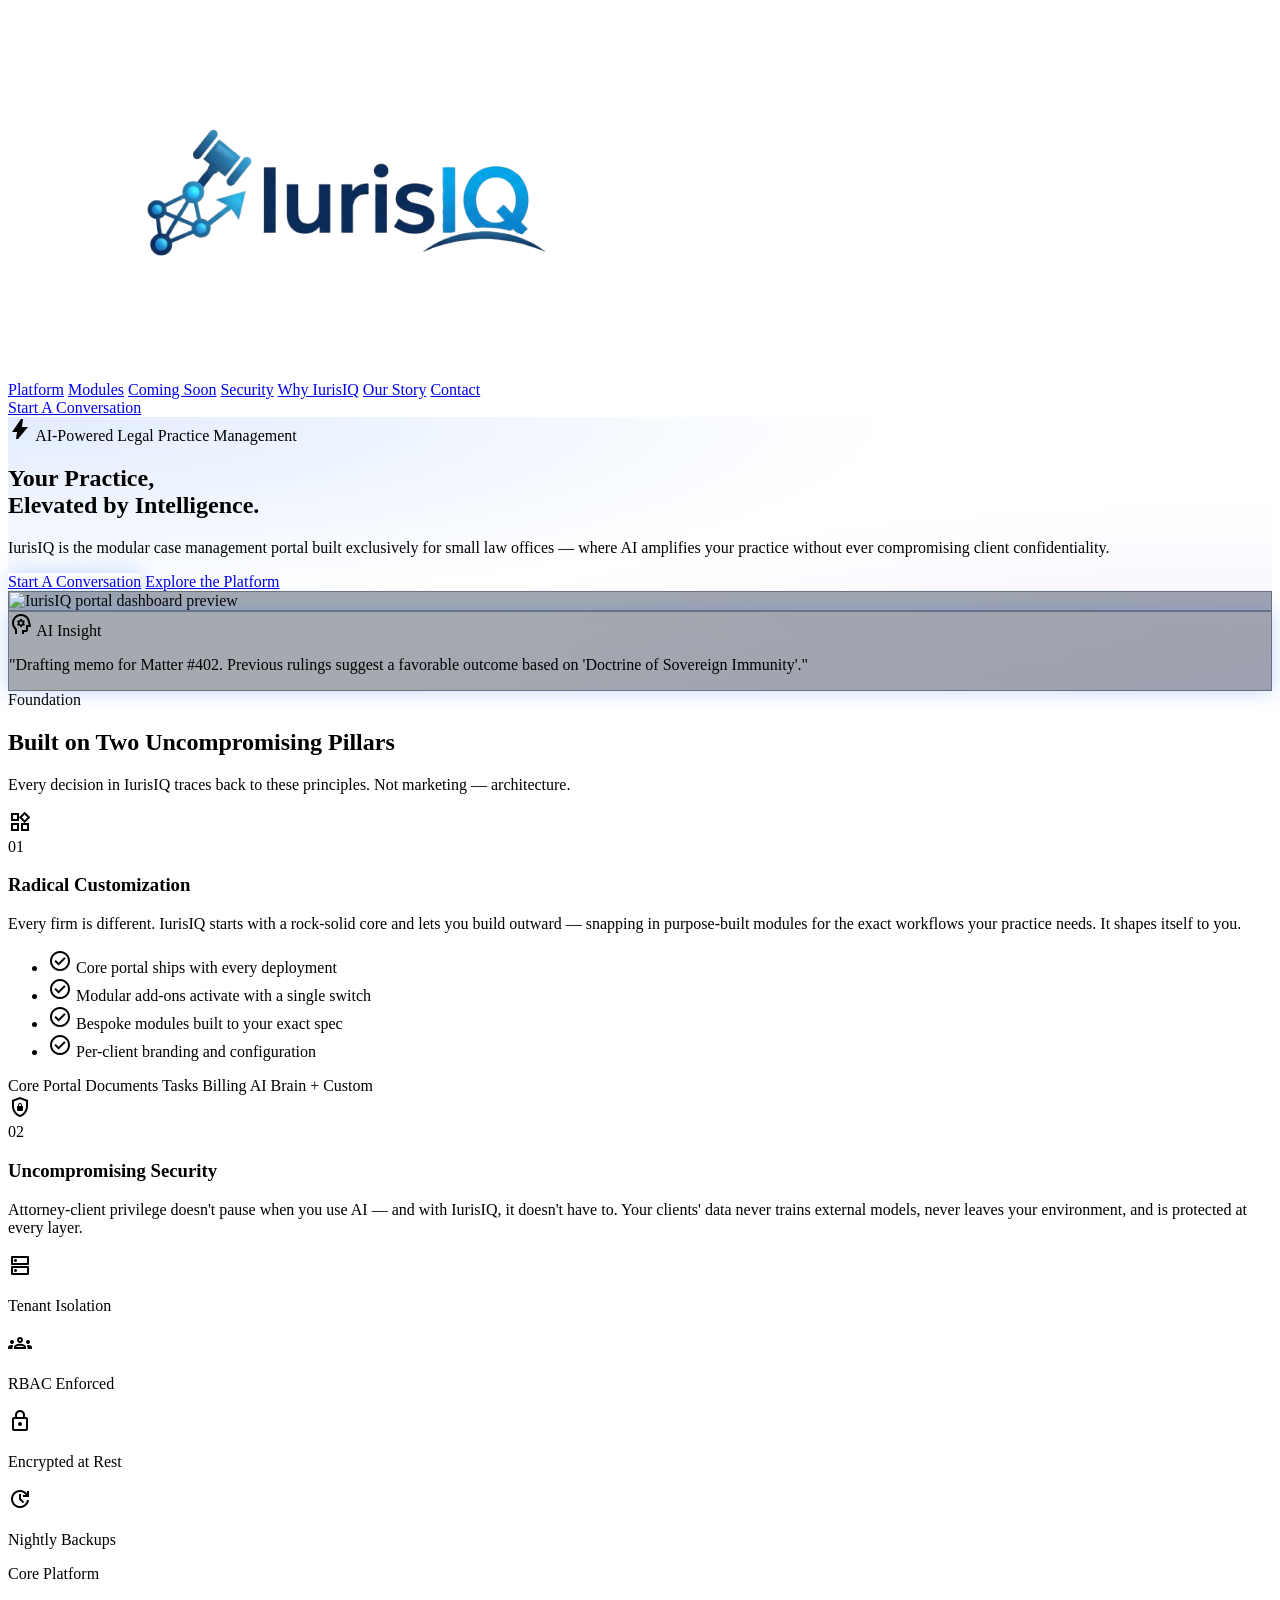
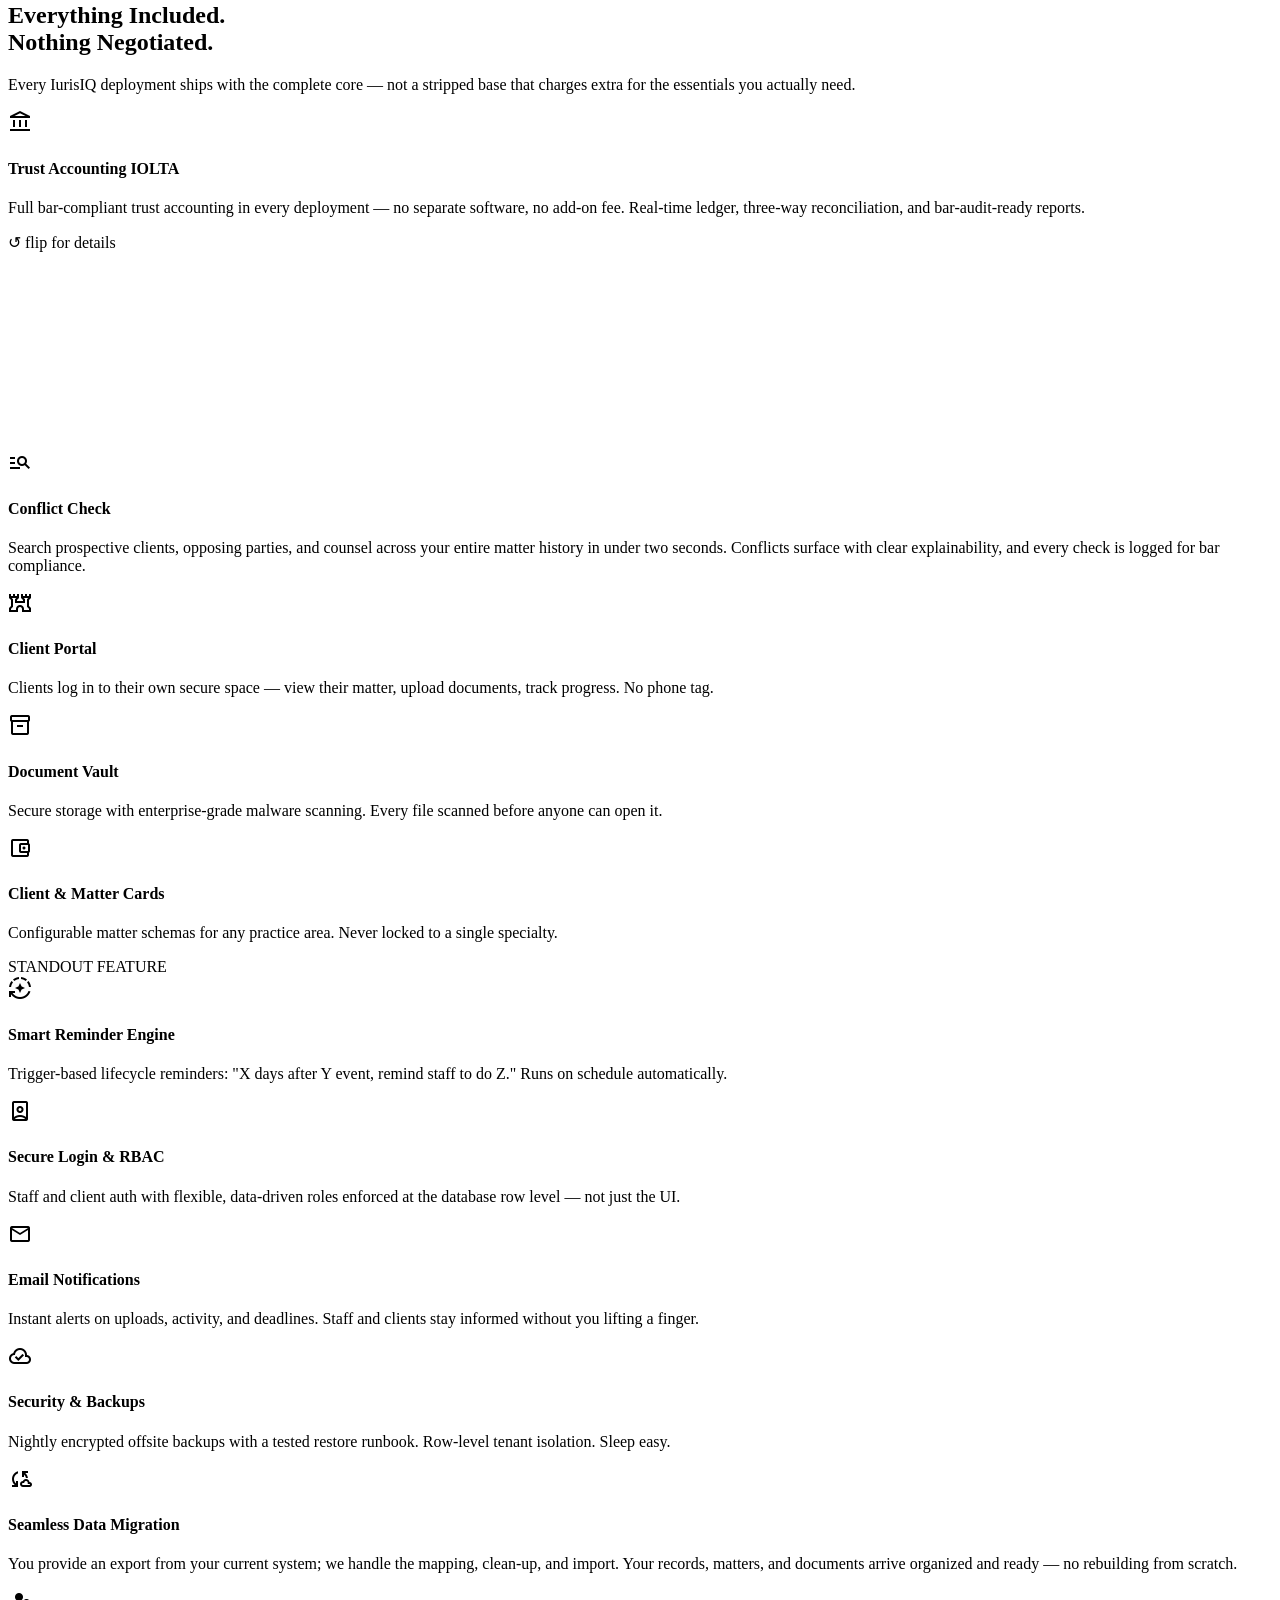
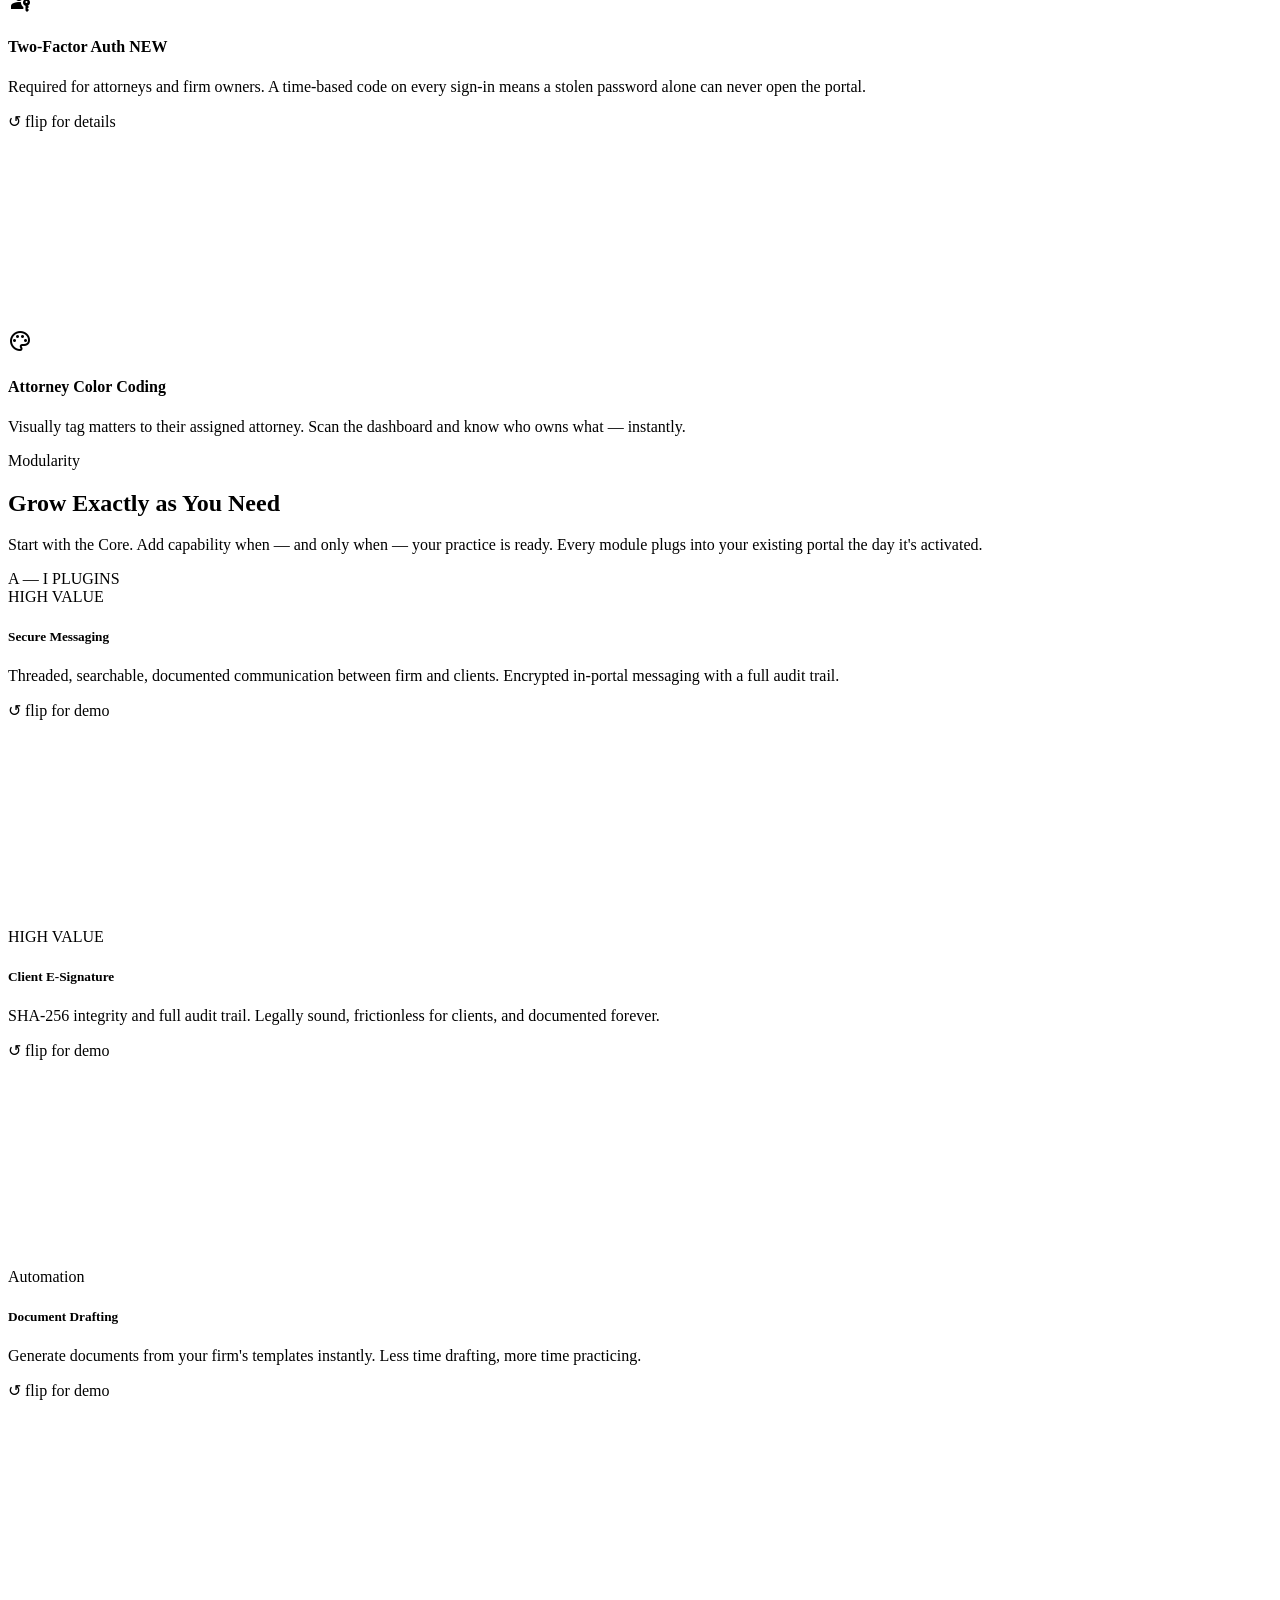
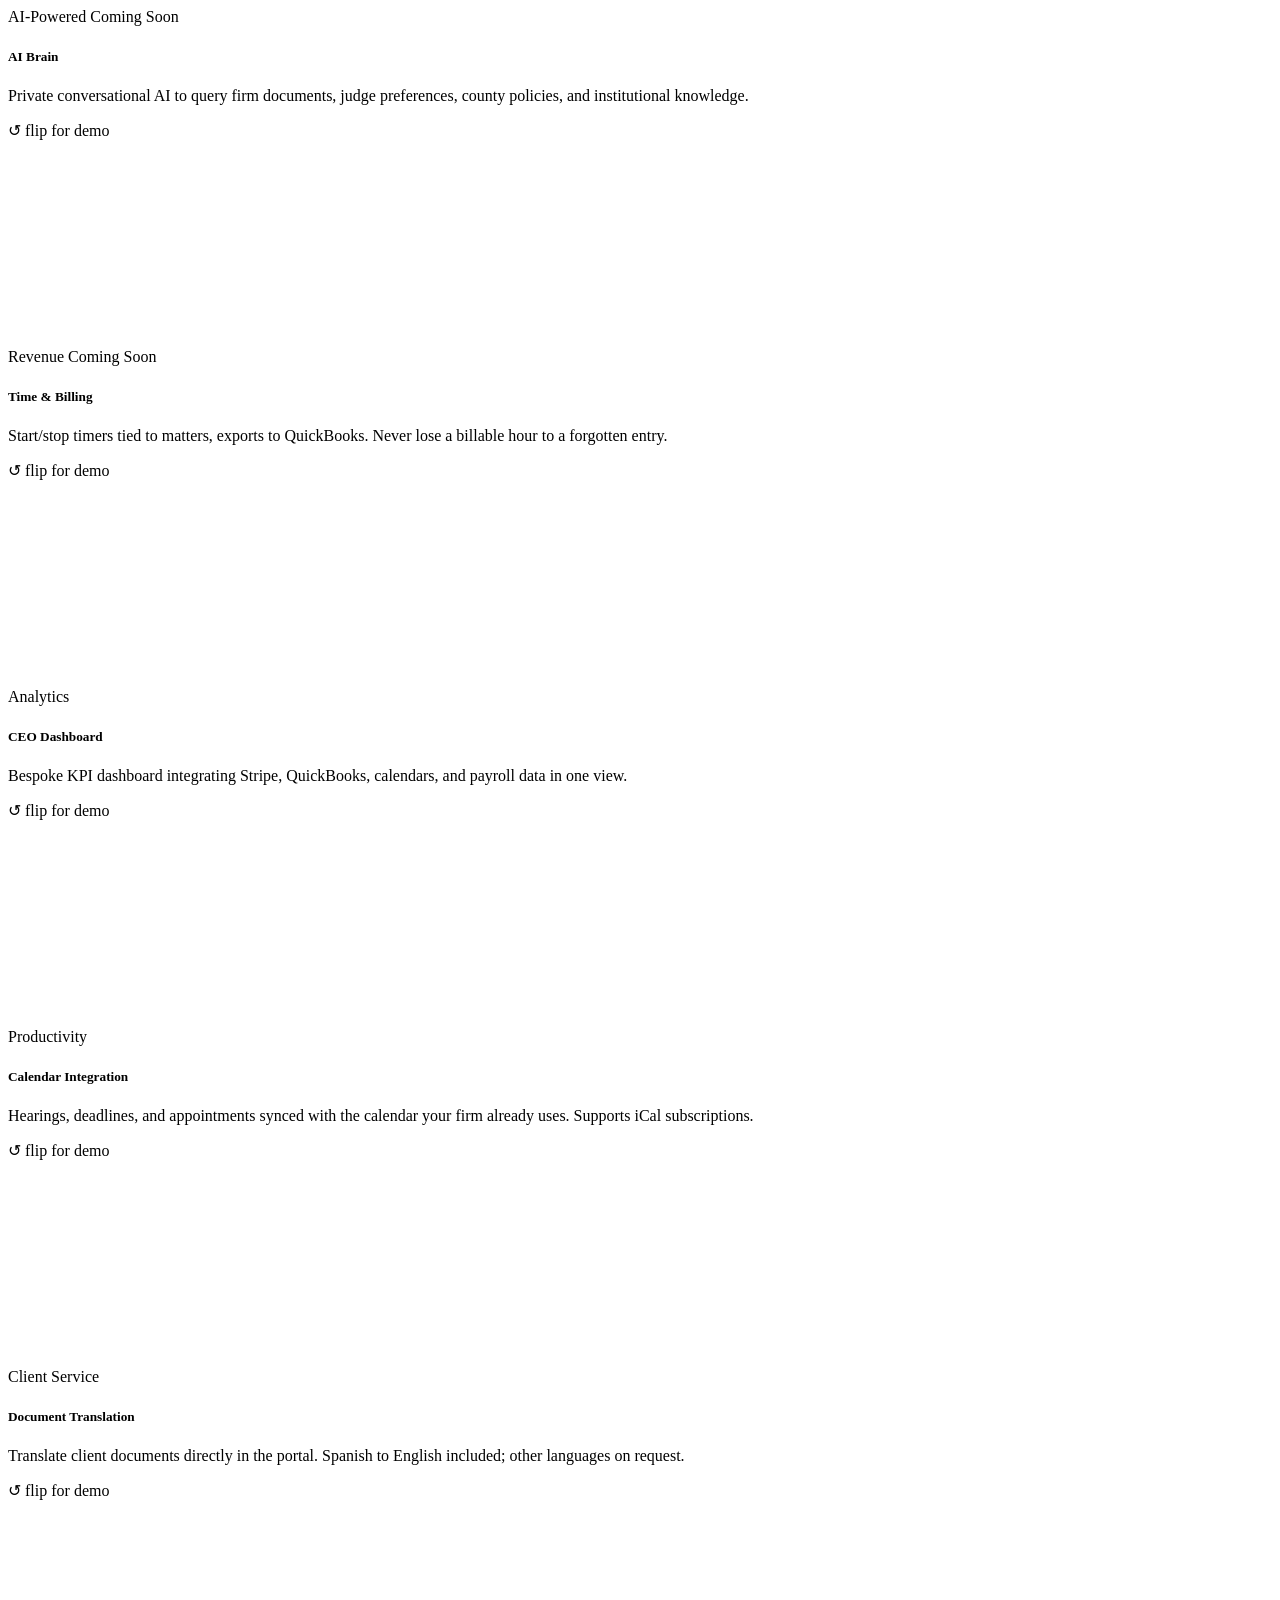
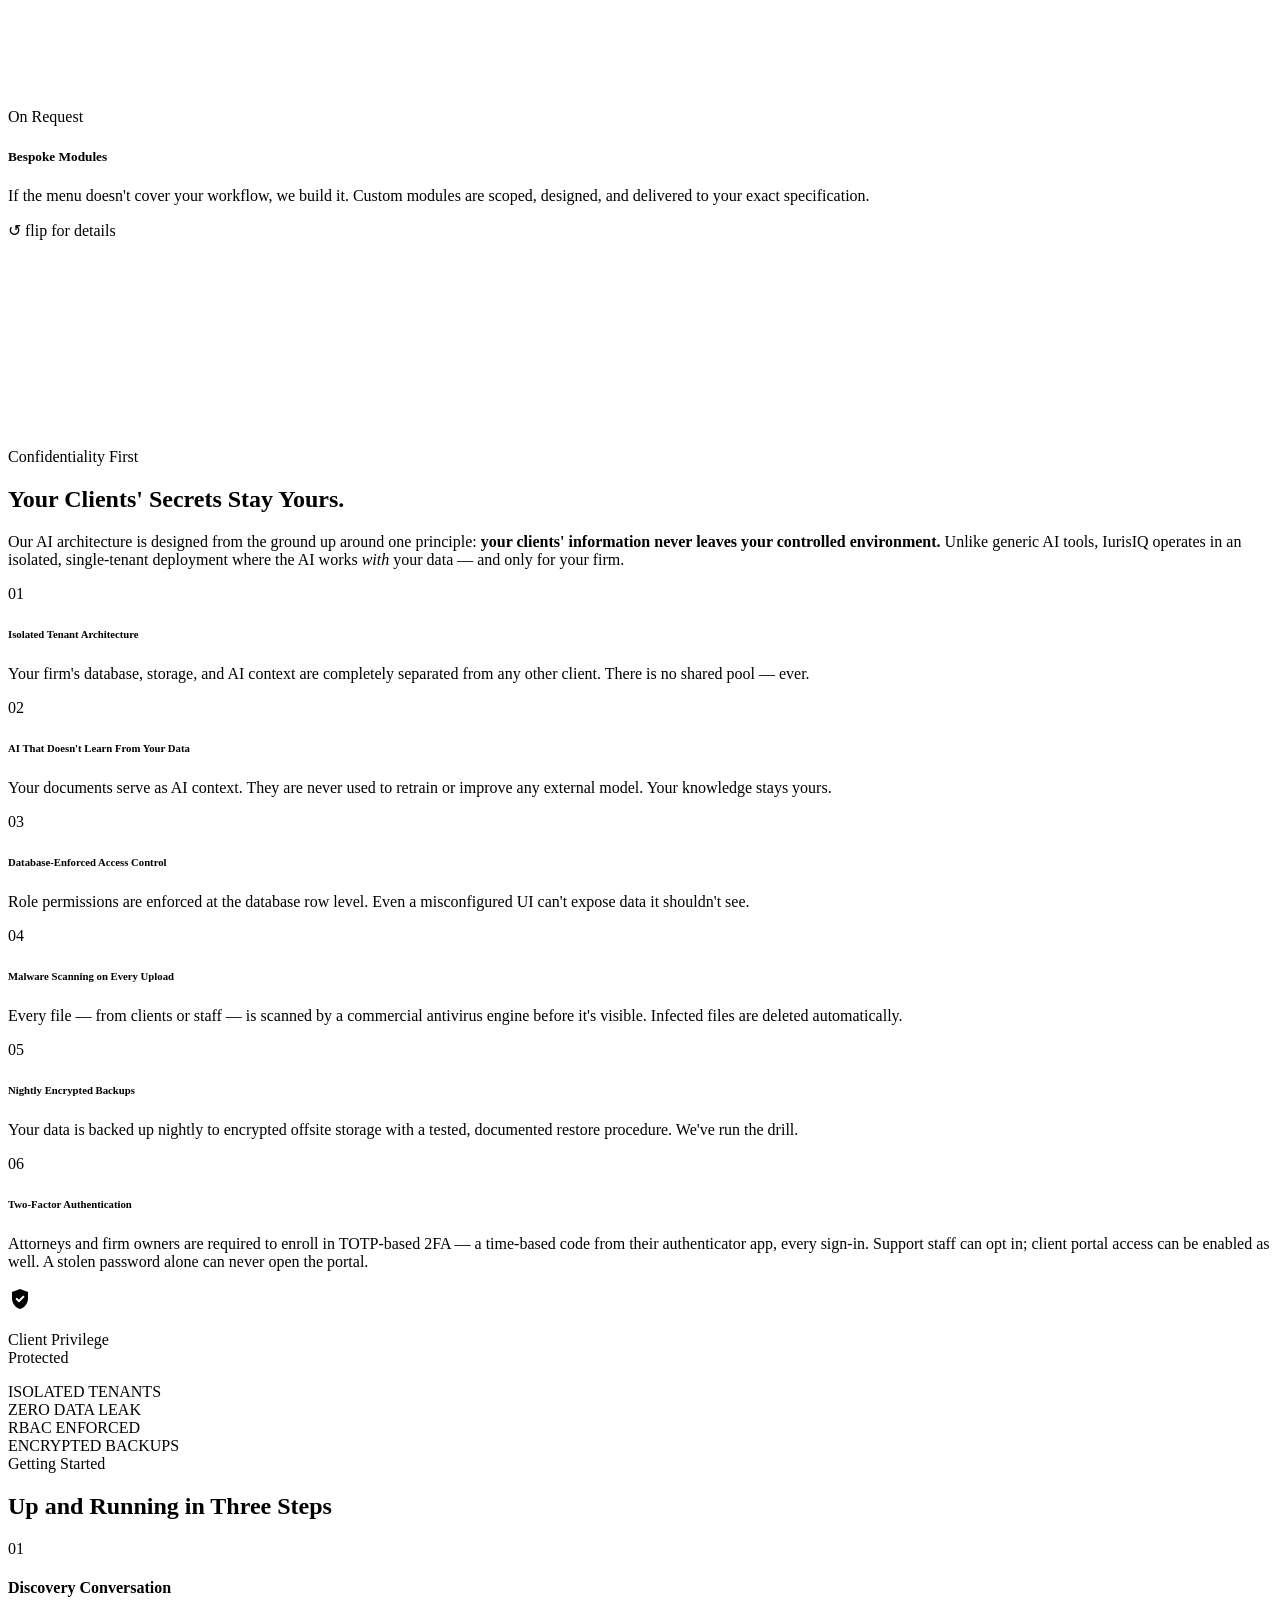
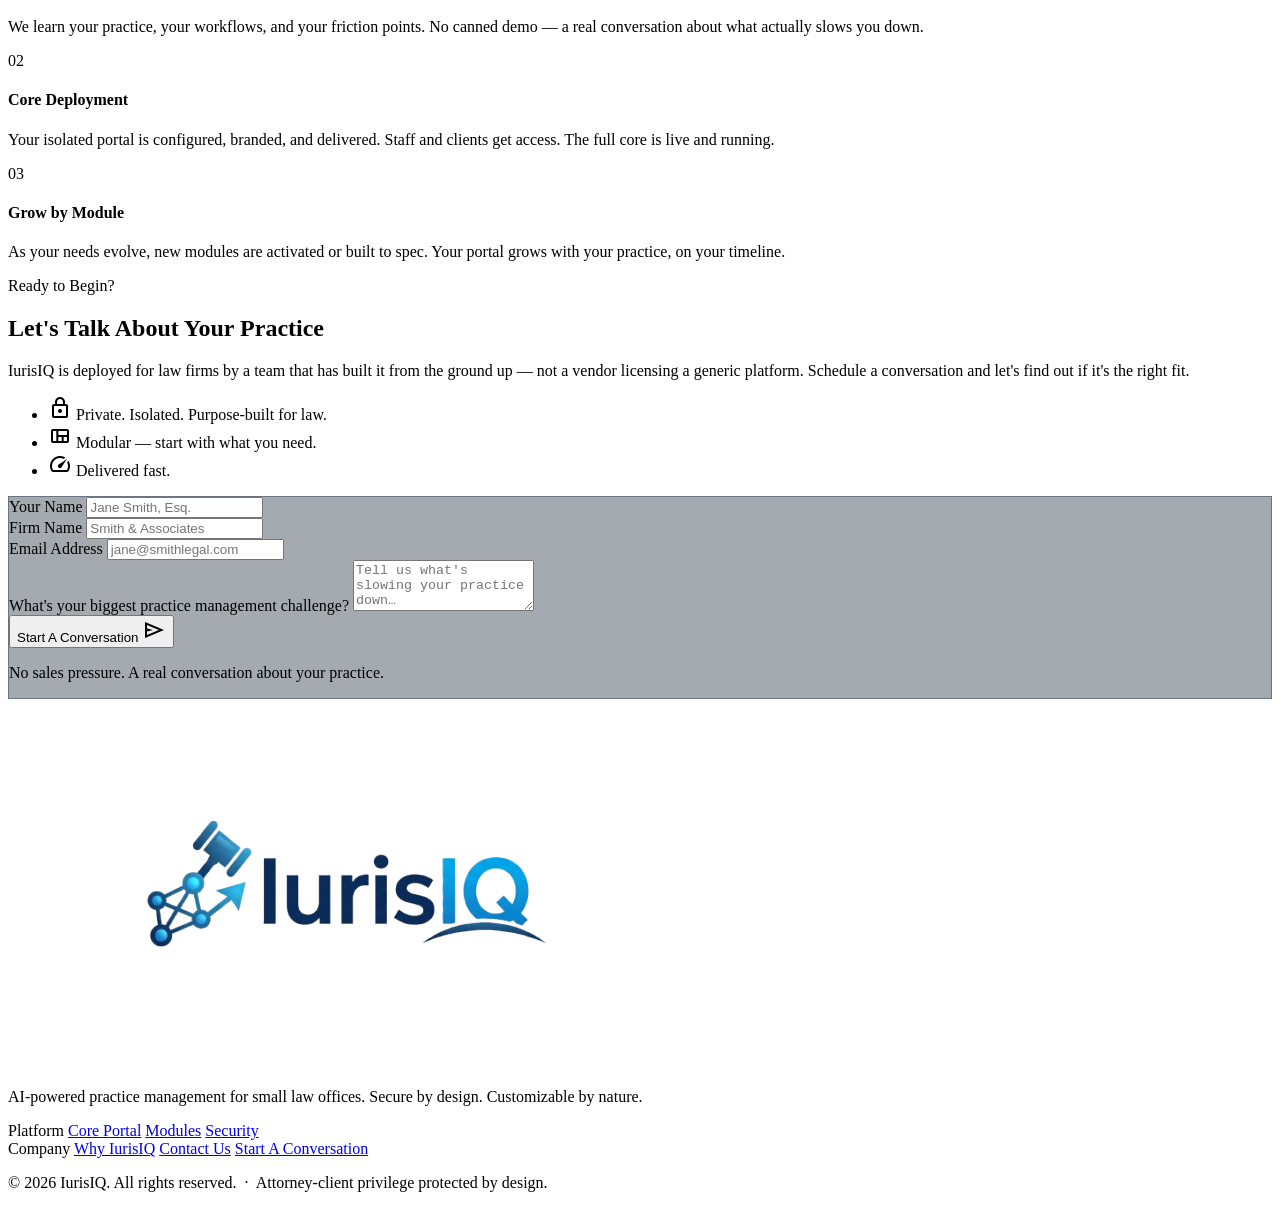
==== index.html @ 4eab0a1a "Reorder nav links: Security moves to position 4, before Why IurisIQ and Our Story Co-Authored-By: Cl" ====
<!DOCTYPE html>
<html class="dark" lang="en">
<head>
  <meta charset="utf-8"/>
  <meta content="width=device-width, initial-scale=1.0" name="viewport"/>
  <title>IurisIQ — AI-Powered Legal Practice Management</title>
  <meta name="description" content="IurisIQ is the modular, AI-powered case management portal built exclusively for small law offices. Secure by design. Customizable by nature.">
  <link href="https://fonts.googleapis.com" rel="preconnect"/>
  <link crossorigin="" href="https://fonts.gstatic.com" rel="preconnect"/>
  <link href="https://fonts.googleapis.com/css2?family=Inter:wght@400;500;600&family=Montserrat:wght@600;700;800&family=IBM+Plex+Mono:wght@700&display=swap" rel="stylesheet"/>
  <link href="https://fonts.googleapis.com/css2?family=Material+Symbols+Outlined:wght,FILL@100..700,0..1&display=swap" rel="stylesheet"/>
  <script src="https://cdn.tailwindcss.com?plugins=forms,container-queries"></script>
  <script id="tailwind-config">
    tailwind.config = {
      darkMode: "class",
      theme: {
        extend: {
          colors: {
            "on-primary-fixed": "#00174b",
            "surface-container-high": "#282a32",
            "slate-900": "#0F172A",
            "on-surface-variant": "#c3c6d7",
            "on-background": "#e1e2ed",
            "error-container": "#93000a",
            "inverse-primary": "#0053db",
            "on-surface": "#e1e2ed",
            "on-tertiary-container": "#4e3d00",
            "slate-800": "#1E293B",
            "tertiary": "#e9c349",
            "on-error": "#690005",
            "surface-container-lowest": "#0c0e16",
            "electric-blue": "#3B82F6",
            "error": "#ffb4ab",
            "surface-container": "#1d1f27",
            "outline": "#8d90a0",
            "inverse-on-surface": "#2e3039",
            "tertiary-fixed": "#ffe088",
            "primary-container": "#2563eb",
            "surface-bright": "#373942",
            "ai-purple": "#8B5CF6",
            "secondary-container": "#414753",
            "surface": "#11131b",
            "surface-dim": "#11131b",
            "on-primary-fixed-variant": "#003ea8",
            "slate-400": "#94A3B8",
            "error-red": "#EF4444",
            "surface-tint": "#b4c5ff",
            "secondary": "#c1c6d5",
            "on-secondary": "#2b313c",
            "outline-variant": "#434655",
            "primary-fixed-dim": "#b4c5ff",
            "on-tertiary": "#3c2f00",
            "secondary-fixed": "#dde2f1",
            "on-tertiary-fixed": "#241a00",
            "on-primary-container": "#eeefff",
            "tertiary-fixed-dim": "#e9c349",
            "on-primary": "#002a78",
            "surface-container-highest": "#32343d",
            "surface-container-low": "#191b23",
            "secondary-fixed-dim": "#c1c6d5",
            "on-tertiary-fixed-variant": "#574500",
            "tertiary-container": "#cca72f",
            "background": "#11131b",
            "on-error-container": "#ffdad6",
            "surface-variant": "#32343d",
            "primary-fixed": "#dbe1ff",
            "inverse-surface": "#e1e2ed",
            "primary": "#b4c5ff",
            "success-green": "#10B981",
            "on-secondary-fixed": "#161c26",
            "on-secondary-container": "#b0b5c3",
            "on-secondary-fixed-variant": "#414753",
            "gold": "#C4933F",
            "gold-light": "#E5AF5A"
          },
          borderRadius: {
            DEFAULT: "0.25rem",
            lg: "0.5rem",
            xl: "0.75rem",
            full: "9999px"
          },
          spacing: {
            gutter: "24px",
            "card-padding": "24px",
            "container-max": "1440px",
            base: "8px",
            "margin-page": "40px"
          },
          fontFamily: {
            "body-md": ["Inter"],
            "display-lg": ["Montserrat"],
            "headline-lg": ["Montserrat"],
            "title-md": ["Montserrat"],
            "body-sm": ["Inter"],
            "label-caps": ["IBM Plex Mono"],
            "body-lg": ["Inter"],
            "headline-lg-mobile": ["Montserrat"]
          },
          fontSize: {
            "body-md":  ["16px", { lineHeight: "24px", fontWeight: "400" }],
            "display-lg": ["48px", { lineHeight: "56px", letterSpacing: "-0.02em", fontWeight: "700" }],
            "headline-lg": ["32px", { lineHeight: "40px", fontWeight: "600" }],
            "title-md": ["20px", { lineHeight: "28px", fontWeight: "600" }],
            "body-sm":  ["14px", { lineHeight: "20px", fontWeight: "400" }],
            "label-caps": ["12px", { lineHeight: "16px", letterSpacing: "0.1em", fontWeight: "700" }],
            "body-lg":  ["18px", { lineHeight: "28px", fontWeight: "400" }],
            "headline-lg-mobile": ["24px", { lineHeight: "32px", fontWeight: "600" }]
          }
        }
      }
    }
  </script>
  <style>
    .glass-panel {
      background: rgba(30, 41, 59, 0.4);
      backdrop-filter: blur(20px);
      border: 1px solid rgba(51, 65, 85, 0.5);
    }
    .ai-pulse {
      box-shadow: 0 0 20px rgba(59, 130, 246, 0.3);
      animation: pulse 3s infinite ease-in-out;
    }
    @keyframes pulse {
      0%, 100% { opacity: 0.8; transform: scale(1); }
      50%       { opacity: 1;   transform: scale(1.02); }
    }
    .attorney-strip {
      width: 4px;
      height: 100%;
      position: absolute;
      left: 0; top: 0;
      border-radius: 4px 0 0 4px;
    }
    .mesh-bg {
      background-image:
        radial-gradient(at 0% 0%,   rgba(59, 130, 246, 0.15) 0, transparent 50%),
        radial-gradient(at 100% 100%, rgba(139, 92, 246, 0.10) 0, transparent 50%);
    }
    /* ── Module flip cards ── */
    .flip-tile {
      perspective: 1200px;
      cursor: pointer;
      min-height: 340px;
    }
    .flip-tile-inner {
      position: relative;
      width: 100%;
      height: 100%;
      min-height: 340px;
      transform-style: preserve-3d;
      transition: transform 0.75s cubic-bezier(0.4, 0.2, 0.2, 1);
    }
    .flip-tile.flipped .flip-tile-inner {
      transform: rotateY(180deg);
    }
    .flip-face {
      position: absolute;
      inset: 0;
      backface-visibility: hidden;
      -webkit-backface-visibility: hidden;
      overflow: hidden;
    }
    .flip-back {
      transform: rotateY(180deg);
    }
  </style>
</head>
<body class="bg-background text-on-surface font-body-md selection:bg-electric-blue selection:text-white overflow-x-hidden">

<!-- ===== NAV ===== -->
<nav id="nav" class="fixed top-0 w-full z-50 bg-surface/80 backdrop-blur-xl border-b border-outline-variant/30 shadow-sm transition-all duration-300">
  <div class="flex justify-between items-center px-gutter py-4 max-w-container-max mx-auto">
    <a href="#" class="flex items-center gap-3">
      <img src="IurisIQ-Logo-transparent.png" alt="IurisIQ" class="h-20 w-auto brightness-0 invert">
    </a>
    <div class="hidden md:flex items-center space-x-8">
      <a href="#platform"        class="text-on-surface-variant font-label-caps text-[14px] tracking-[0.1em] font-bold hover:text-electric-blue transition-colors duration-200">Platform</a>
      <a href="#modules"         class="text-on-surface-variant font-label-caps text-[14px] tracking-[0.1em] font-bold hover:text-electric-blue transition-colors duration-200">Modules</a>
      <a href="coming-soon.html" class="text-on-surface-variant font-label-caps text-[14px] tracking-[0.1em] font-bold hover:text-gold-light transition-colors duration-200">Coming Soon</a>
      <a href="#security"        class="text-on-surface-variant font-label-caps text-[14px] tracking-[0.1em] font-bold hover:text-electric-blue transition-colors duration-200">Security</a>
      <a href="why-iurisiq.html" class="text-on-surface-variant font-label-caps text-[14px] tracking-[0.1em] font-bold hover:text-electric-blue transition-colors duration-200">Why IurisIQ</a>
      <a href="founder.html"     class="text-on-surface-variant font-label-caps text-[14px] tracking-[0.1em] font-bold hover:text-electric-blue transition-colors duration-200">Our Story</a>
      <a href="#contact"         class="text-on-surface-variant font-label-caps text-[14px] tracking-[0.1em] font-bold hover:text-electric-blue transition-colors duration-200">Contact</a>
    </div>
    <a href="#contact" class="bg-primary-container text-on-primary-container px-6 py-2 rounded-lg font-headline-lg text-body-sm font-bold hover:bg-electric-blue transition-colors active:scale-95">
      Start A Conversation
    </a>
  </div>
</nav>

<!-- ===== HERO ===== -->
<section id="hero" class="relative min-h-screen flex items-center pt-24 overflow-hidden mesh-bg">
  <div class="relative z-10 max-w-container-max mx-auto px-margin-page w-full text-center lg:text-left grid lg:grid-cols-2 gap-12 items-center">

    <div>
      <div class="inline-flex items-center gap-2 px-3 py-1 bg-surface-container rounded-full border border-outline-variant mb-6">
        <span class="material-symbols-outlined text-electric-blue text-sm" style="font-variation-settings:'FILL' 1;">bolt</span>
        <span class="font-label-caps text-label-caps text-electric-blue">AI-Powered Legal Practice Management</span>
      </div>
      <h1 class="font-display-lg text-display-lg mb-6 leading-tight">
        Your Practice,<br>
        <span class="text-transparent bg-clip-text bg-gradient-to-r from-electric-blue to-ai-purple italic">Elevated by Intelligence.</span>
      </h1>
      <p class="font-body-lg text-body-lg text-on-surface-variant max-w-xl mb-10 mx-auto lg:mx-0">
        IurisIQ is the modular case management portal built exclusively for small law offices — where AI amplifies your practice without ever compromising client confidentiality.
      </p>
      <div class="flex flex-col sm:flex-row gap-4 justify-center lg:justify-start">
        <a href="#contact" class="bg-electric-blue text-white px-8 py-4 rounded-xl font-headline-lg text-body-md ai-pulse text-center">Start A Conversation</a>
        <a href="#platform" class="border border-outline-variant text-on-surface px-8 py-4 rounded-xl font-headline-lg text-body-md hover:bg-surface-container-high transition-colors text-center">Explore the Platform</a>
      </div>
    </div>

    <div class="hidden lg:block relative">
      <div class="glass-panel p-4 rounded-2xl shadow-2xl rotate-2 hover:rotate-0 transition-transform duration-500">
        <img class="rounded-xl w-full" alt="IurisIQ portal dashboard preview" src="https://lh3.googleusercontent.com/aida-public/[base64]">
      </div>
      <div class="absolute -bottom-8 -left-8 glass-panel p-6 rounded-xl ai-pulse max-w-xs">
        <div class="flex items-center gap-3 mb-2">
          <span class="material-symbols-outlined text-ai-purple">psychology</span>
          <span class="font-label-caps text-label-caps">AI Insight</span>
        </div>
        <p class="text-body-sm font-body-sm italic text-on-surface-variant">"Drafting memo for Matter #402. Previous rulings suggest a favorable outcome based on 'Doctrine of Sovereign Immunity'."</p>
      </div>
    </div>

  </div>
</section>

<!-- ===== TWO PILLARS ===== -->
<section id="platform" class="py-32 px-margin-page max-w-container-max mx-auto">
  <div class="text-center mb-20">
    <span class="font-label-caps text-label-caps text-electric-blue block mb-4 uppercase">Foundation</span>
    <h2 class="font-headline-lg text-headline-lg mb-6">Built on Two Uncompromising Pillars</h2>
    <p class="font-body-lg text-body-lg text-on-surface-variant max-w-2xl mx-auto">Every decision in IurisIQ traces back to these principles. Not marketing — architecture.</p>
  </div>
  <div class="grid md:grid-cols-2 gap-8">

    <!-- Radical Customization -->
    <div class="group relative bg-surface-container rounded-3xl p-card-padding border border-outline-variant/30 hover:border-electric-blue/50 transition-all duration-300">
      <div class="mb-8">
        <div class="w-16 h-16 bg-primary-container/20 rounded-2xl flex items-center justify-center mb-6">
          <span class="material-symbols-outlined text-electric-blue text-4xl">widgets</span>
        </div>
        <span class="font-label-caps text-label-caps text-on-surface-variant mb-2 block">01</span>
        <h3 class="font-headline-lg text-title-md mb-4">Radical Customization</h3>
        <p class="font-body-md text-on-surface-variant mb-8">Every firm is different. IurisIQ starts with a rock-solid core and lets you build outward — snapping in purpose-built modules for the exact workflows your practice needs. It shapes itself to you.</p>
      </div>
      <ul class="space-y-4 mb-10">
        <li class="flex items-center gap-3 text-body-sm">
          <span class="material-symbols-outlined text-electric-blue text-lg">check_circle</span>
          Core portal ships with every deployment
        </li>
        <li class="flex items-center gap-3 text-body-sm">
          <span class="material-symbols-outlined text-electric-blue text-lg">check_circle</span>
          Modular add-ons activate with a single switch
        </li>
        <li class="flex items-center gap-3 text-body-sm">
          <span class="material-symbols-outlined text-electric-blue text-lg">check_circle</span>
          Bespoke modules built to your exact spec
        </li>
        <li class="flex items-center gap-3 text-body-sm">
          <span class="material-symbols-outlined text-electric-blue text-lg">check_circle</span>
          Per-client branding and configuration
        </li>
      </ul>
      <div class="flex flex-wrap gap-2">
        <span class="px-3 py-1 bg-electric-blue/15 text-electric-blue rounded text-[10px] font-label-caps border border-electric-blue/30">Core Portal</span>
        <span class="px-3 py-1 bg-electric-blue/15 text-electric-blue rounded text-[10px] font-label-caps border border-electric-blue/30">Documents</span>
        <span class="px-3 py-1 bg-electric-blue/15 text-electric-blue rounded text-[10px] font-label-caps border border-electric-blue/30">Tasks</span>
        <span class="px-3 py-1 bg-surface-container-high rounded text-[10px] font-label-caps border border-outline-variant text-on-surface-variant">Billing</span>
        <span class="px-3 py-1 bg-surface-container-high rounded text-[10px] font-label-caps border border-outline-variant text-on-surface-variant">AI Brain</span>
        <span class="px-3 py-1 bg-gold/20 text-gold-light rounded text-[10px] font-label-caps border border-gold/30">+ Custom</span>
      </div>
    </div>

    <!-- Uncompromising Security -->
    <div class="group relative bg-slate-900 rounded-3xl p-card-padding border border-outline-variant/30 hover:border-success-green/50 transition-all duration-300 overflow-hidden">
      <div class="relative z-10">
        <div class="w-16 h-16 bg-success-green/20 rounded-2xl flex items-center justify-center mb-6">
          <span class="material-symbols-outlined text-success-green text-4xl">shield_lock</span>
        </div>
        <span class="font-label-caps text-label-caps text-on-surface-variant mb-2 block">02</span>
        <h3 class="font-headline-lg text-title-md mb-4 text-white">Uncompromising Security</h3>
        <p class="font-body-md text-slate-400 mb-8">Attorney-client privilege doesn't pause when you use AI — and with IurisIQ, it doesn't have to. Your clients' data never trains external models, never leaves your environment, and is protected at every layer.</p>
        <div class="grid grid-cols-2 gap-4">
          <div class="p-4 bg-slate-800/50 border border-slate-700 rounded-xl">
            <span class="material-symbols-outlined text-electric-blue mb-2">dns</span>
            <p class="font-label-caps text-[10px] text-slate-400 uppercase">Tenant Isolation</p>
          </div>
          <div class="p-4 bg-slate-800/50 border border-slate-700 rounded-xl">
            <span class="material-symbols-outlined text-electric-blue mb-2">groups</span>
            <p class="font-label-caps text-[10px] text-slate-400 uppercase">RBAC Enforced</p>
          </div>
          <div class="p-4 bg-slate-800/50 border border-slate-700 rounded-xl">
            <span class="material-symbols-outlined text-electric-blue mb-2">lock</span>
            <p class="font-label-caps text-[10px] text-slate-400 uppercase">Encrypted at Rest</p>
          </div>
          <div class="p-4 bg-slate-800/50 border border-slate-700 rounded-xl">
            <span class="material-symbols-outlined text-electric-blue mb-2">update</span>
            <p class="font-label-caps text-[10px] text-slate-400 uppercase">Nightly Backups</p>
          </div>
        </div>
      </div>
    </div>

  </div>
</section>

<!-- ===== CORE PLATFORM ===== -->
<section id="core" class="bg-surface-container-low py-32">
  <div class="max-w-container-max mx-auto px-margin-page">
    <div class="text-center mb-20">
      <span class="font-label-caps text-label-caps text-electric-blue block mb-4 uppercase">Core Platform</span>
      <h2 class="font-headline-lg text-headline-lg mb-6">Everything Included.<br>Nothing Negotiated.</h2>
      <p class="font-body-lg text-body-lg text-on-surface-variant max-w-3xl mx-auto">Every IurisIQ deployment ships with the complete core — not a stripped base that charges extra for the essentials you actually need.</p>
    </div>
    <div class="grid sm:grid-cols-2 lg:grid-cols-4 gap-6">

      <!-- ROW 1 -->

      <!-- 1. Trust Accounting (flip tile) -->
      <div class="flip-tile group rounded-2xl overflow-hidden border border-outline-variant/20 hover:border-electric-blue/40 transition-colors">
        <div class="flip-tile-inner">
          <div class="flip-face p-8 bg-surface group-hover:bg-surface-container transition-colors flex flex-col">
            <span class="material-symbols-outlined text-electric-blue mb-4 block">account_balance</span>
            <h4 class="font-headline-lg text-body-lg mb-3">Trust Accounting <span class="font-label-caps text-[9px] text-success-green bg-success-green/10 px-2 py-0.5 rounded ml-2 align-middle">IOLTA</span></h4>
            <p class="font-body-sm text-on-surface-variant">Full bar-compliant trust accounting in every deployment — no separate software, no add-on fee. Real-time ledger, three-way reconciliation, and bar-audit-ready reports.</p>
            <div class="flex items-center gap-1.5 mt-auto pt-6 text-on-surface-variant/25 select-none">
              <span class="text-sm leading-none">↺</span>
              <span class="font-label-caps text-[9px] uppercase tracking-widest">flip for details</span>
            </div>
          </div>
          <div class="flip-face flip-back p-8 bg-surface-container flex flex-col">
            <div class="flex justify-between items-center mb-4">
              <span class="font-label-caps text-[9px] text-success-green bg-success-green/10 px-2 py-0.5 rounded">IOLTA Compliant</span>
              <span class="font-label-caps text-[9px] text-on-surface-variant/35 uppercase select-none">↺ flip back</span>
            </div>
            <h6 class="font-headline-lg text-[14px] font-semibold mb-4 text-on-surface">Trust Accounting</h6>
            <ul class="space-y-2 text-[12px] font-body-sm text-on-surface-variant">
              <li class="flex gap-2"><span class="text-electric-blue shrink-0">→</span>Real-time ledger with per-client sub-ledgers</li>
              <li class="flex gap-2"><span class="text-electric-blue shrink-0">→</span>Three-way monthly reconciliation</li>
              <li class="flex gap-2"><span class="text-electric-blue shrink-0">→</span>Firm buffer monitoring with amber/red alerts</li>
              <li class="flex gap-2"><span class="text-electric-blue shrink-0">→</span>Stale check tracking &amp; void/reversal workflow</li>
              <li class="flex gap-2"><span class="text-electric-blue shrink-0">→</span>Printable signed reports — bar audit ready on demand</li>
              <li class="flex gap-2"><span class="text-electric-blue shrink-0">→</span>CSV export for accountant or bar submission</li>
            </ul>
          </div>
        </div>
      </div>

      <!-- 2. Conflict Check -->
      <div class="p-8 bg-surface rounded-2xl border border-outline-variant/20 hover:border-electric-blue/40 transition-colors">
        <span class="material-symbols-outlined text-electric-blue mb-4 block">manage_search</span>
        <h4 class="font-headline-lg text-body-lg mb-3">Conflict Check</h4>
        <p class="font-body-sm text-on-surface-variant">Search prospective clients, opposing parties, and counsel across your entire matter history in under two seconds. Conflicts surface with clear explainability, and every check is logged for bar compliance.</p>
      </div>

      <!-- 3. Client Portal -->
      <div class="p-8 bg-surface rounded-2xl border border-outline-variant/20 hover:border-electric-blue/40 transition-colors">
        <span class="material-symbols-outlined text-electric-blue mb-4 block">fort</span>
        <h4 class="font-headline-lg text-body-lg mb-3">Client Portal</h4>
        <p class="font-body-sm text-on-surface-variant">Clients log in to their own secure space — view their matter, upload documents, track progress. No phone tag.</p>
      </div>

      <!-- 4. Document Vault -->
      <div class="p-8 bg-surface rounded-2xl border border-outline-variant/20 hover:border-electric-blue/40 transition-colors">
        <span class="material-symbols-outlined text-electric-blue mb-4 block">inventory_2</span>
        <h4 class="font-headline-lg text-body-lg mb-3">Document Vault</h4>
        <p class="font-body-sm text-on-surface-variant">Secure storage with enterprise-grade malware scanning. Every file scanned before anyone can open it.</p>
      </div>

      <!-- ROW 2 -->

      <!-- 5. Client & Matter Cards -->
      <div class="p-8 bg-surface rounded-2xl border border-outline-variant/20 hover:border-electric-blue/40 transition-colors">
        <span class="material-symbols-outlined text-electric-blue mb-4 block">account_balance_wallet</span>
        <h4 class="font-headline-lg text-body-lg mb-3">Client &amp; Matter Cards</h4>
        <p class="font-body-sm text-on-surface-variant">Configurable matter schemas for any practice area. Never locked to a single specialty.</p>
      </div>

      <!-- 6. Smart Reminder Engine (standout) -->
      <div class="p-8 bg-slate-900 border-2 border-ai-purple/30 rounded-2xl relative overflow-hidden hover:border-ai-purple/60 transition-colors">
        <div class="absolute top-0 right-0 p-2 bg-ai-purple text-white font-label-caps text-[8px] rounded-bl-lg">STANDOUT FEATURE</div>
        <span class="material-symbols-outlined text-ai-purple mb-4 block">auto_mode</span>
        <h4 class="font-headline-lg text-body-lg mb-3">Smart Reminder Engine</h4>
        <p class="font-body-sm text-on-surface-variant">Trigger-based lifecycle reminders: "X days after Y event, remind staff to do Z." Runs on schedule automatically.</p>
      </div>

      <!-- 7. Secure Login & RBAC -->
      <div class="p-8 bg-surface rounded-2xl border border-outline-variant/20 hover:border-electric-blue/40 transition-colors">
        <span class="material-symbols-outlined text-electric-blue mb-4 block">person_book</span>
        <h4 class="font-headline-lg text-body-lg mb-3">Secure Login &amp; RBAC</h4>
        <p class="font-body-sm text-on-surface-variant">Staff and client auth with flexible, data-driven roles enforced at the database row level — not just the UI.</p>
      </div>

      <!-- 8. Email Notifications -->
      <div class="p-8 bg-surface rounded-2xl border border-outline-variant/20 hover:border-electric-blue/40 transition-colors">
        <span class="material-symbols-outlined text-electric-blue mb-4 block">mail</span>
        <h4 class="font-headline-lg text-body-lg mb-3">Email Notifications</h4>
        <p class="font-body-sm text-on-surface-variant">Instant alerts on uploads, activity, and deadlines. Staff and clients stay informed without you lifting a finger.</p>
      </div>

      <!-- ROW 3 -->

      <!-- 9. Security & Backups -->
      <div class="p-8 bg-surface rounded-2xl border border-outline-variant/20 hover:border-electric-blue/40 transition-colors">
        <span class="material-symbols-outlined text-electric-blue mb-4 block">cloud_done</span>
        <h4 class="font-headline-lg text-body-lg mb-3">Security &amp; Backups</h4>
        <p class="font-body-sm text-on-surface-variant">Nightly encrypted offsite backups with a tested restore runbook. Row-level tenant isolation. Sleep easy.</p>
      </div>

      <!-- 10. Seamless Data Migration -->
      <div class="p-8 bg-surface rounded-2xl border border-outline-variant/20 hover:border-electric-blue/40 transition-colors">
        <span class="material-symbols-outlined text-electric-blue mb-4 block">cloud_sync</span>
        <h4 class="font-headline-lg text-body-lg mb-3">Seamless Data Migration</h4>
        <p class="font-body-sm text-on-surface-variant">You provide an export from your current system; we handle the mapping, clean-up, and import. Your records, matters, and documents arrive organized and ready — no rebuilding from scratch.</p>
      </div>

      <!-- 11. Two-Factor Authentication (flip tile) -->
      <div class="flip-tile group rounded-2xl overflow-hidden border border-outline-variant/20 hover:border-success-green/40 transition-colors">
        <div class="flip-tile-inner">
          <div class="flip-face p-8 bg-surface group-hover:bg-surface-container transition-colors flex flex-col">
            <span class="material-symbols-outlined text-success-green mb-4 block">passkey</span>
            <h4 class="font-headline-lg text-body-lg mb-3">Two-Factor Auth <span class="font-label-caps text-[9px] text-success-green bg-success-green/10 px-2 py-0.5 rounded ml-2 align-middle">NEW</span></h4>
            <p class="font-body-sm text-on-surface-variant">Required for attorneys and firm owners. A time-based code on every sign-in means a stolen password alone can never open the portal.</p>
            <div class="flex items-center gap-1.5 mt-auto pt-6 text-on-surface-variant/25 select-none">
              <span class="text-sm leading-none">↺</span>
              <span class="font-label-caps text-[9px] uppercase tracking-widest">flip for details</span>
            </div>
          </div>
          <div class="flip-face flip-back p-8 bg-surface-container flex flex-col">
            <div class="flex justify-between items-center mb-4">
              <span class="font-label-caps text-[9px] text-success-green bg-success-green/10 px-2 py-0.5 rounded">NEW</span>
              <span class="font-label-caps text-[9px] text-on-surface-variant/35 uppercase select-none">↺ flip back</span>
            </div>
            <h6 class="font-headline-lg text-[14px] font-semibold mb-4 text-on-surface">Two-Factor Authentication</h6>
            <ul class="space-y-2 text-[12px] font-body-sm text-on-surface-variant">
              <li class="flex gap-2"><span class="text-success-green shrink-0">→</span>Works with Google Authenticator, Authy, 1Password, and more</li>
              <li class="flex gap-2"><span class="text-success-green shrink-0">→</span>Owners and attorneys required; support staff and clients opt in</li>
              <li class="flex gap-2"><span class="text-success-green shrink-0">→</span>One-time recovery codes for emergencies</li>
              <li class="flex gap-2"><span class="text-success-green shrink-0">→</span>Self-service setup — scan a QR code, confirm 6 digits, done</li>
              <li class="flex gap-2"><span class="text-success-green shrink-0">→</span>Meets state bar cybersecurity guidelines</li>
              <li class="flex gap-2"><span class="text-success-green shrink-0">→</span>Supports cyber liability insurance compliance</li>
            </ul>
          </div>
        </div>
      </div>

      <!-- 12. Attorney Color Coding (last) -->
      <div class="p-8 bg-surface rounded-2xl border border-outline-variant/20 hover:border-electric-blue/40 transition-colors relative">
        <div class="attorney-strip bg-electric-blue"></div>
        <span class="material-symbols-outlined text-electric-blue mb-4 block">palette</span>
        <h4 class="font-headline-lg text-body-lg mb-3">Attorney Color Coding</h4>
        <p class="font-body-sm text-on-surface-variant">Visually tag matters to their assigned attorney. Scan the dashboard and know who owns what — instantly.</p>
      </div>

    </div>
  </div>
</section>

<!-- ===== MODULES ===== -->
<section id="modules" class="py-32 px-margin-page max-w-container-max mx-auto">
  <div class="flex flex-col md:flex-row justify-between items-end mb-16 gap-8">
    <div class="max-w-2xl">
      <span class="font-label-caps text-label-caps text-ai-purple block mb-4 uppercase">Modularity</span>
      <h2 class="font-headline-lg text-headline-lg mb-6">Grow Exactly as You Need</h2>
      <p class="font-body-lg text-body-lg text-on-surface-variant">Start with the Core. Add capability when — and only when — your practice is ready. Every module plugs into your existing portal the day it's activated.</p>
    </div>
    <div class="flex gap-2">
      <span class="font-label-caps text-[10px] px-2 py-1 border border-outline-variant rounded text-on-surface-variant">A — I PLUGINS</span>
    </div>
  </div>

  <div class="grid grid-cols-1 sm:grid-cols-2 lg:grid-cols-4 gap-px bg-outline-variant/20 border border-outline-variant/20 rounded-3xl overflow-hidden">

    <!-- Module A — Secure Messaging -->
    <div class="flip-tile group">
      <div class="flip-tile-inner">
        <div class="flip-face p-8 bg-surface group-hover:bg-surface-container transition-colors flex flex-col">
          <div class="mb-6">
            <span class="font-label-caps text-[10px] text-electric-blue bg-electric-blue/10 px-2 py-1 rounded">HIGH VALUE</span>
          </div>
          <h5 class="font-headline-lg text-title-md mb-4">Secure Messaging</h5>
          <p class="font-body-sm text-on-surface-variant">Threaded, searchable, documented communication between firm and clients. Encrypted in-portal messaging with a full audit trail.</p>
          <div class="flex items-center gap-1.5 mt-auto pt-6 text-on-surface-variant/25 select-none">
            <span class="text-sm leading-none">↺</span>
            <span class="font-label-caps text-[9px] uppercase tracking-widest">flip for demo</span>
          </div>
        </div>
        <div class="flip-face flip-back p-5 bg-surface-container flex flex-col">
          <div class="flex justify-between items-center mb-3">
            <span class="font-label-caps text-[9px] text-electric-blue bg-electric-blue/10 px-2 py-0.5 rounded">HIGH VALUE</span>
            <span class="font-label-caps text-[9px] text-on-surface-variant/35 uppercase select-none">↺ flip back</span>
          </div>
          <img src="Screenshots/MessagesPage.png" alt="Secure messaging interface" class="w-full rounded-lg mb-3 object-cover object-top flex-none" style="max-height:130px">
          <h6 class="font-headline-lg text-[14px] font-semibold mb-2 text-on-surface">Secure Messaging</h6>
          <ul class="space-y-1.5 text-[12px] font-body-sm text-on-surface-variant">
            <li class="flex gap-2"><span class="text-electric-blue shrink-0">→</span>Threaded client conversations, searchable forever</li>
            <li class="flex gap-2"><span class="text-electric-blue shrink-0">→</span>SMS and WhatsApp threading coming in v2</li>
            <li class="flex gap-2"><span class="text-electric-blue shrink-0">→</span>Every message timestamped and audit-logged</li>
            <li class="flex gap-2"><span class="text-electric-blue shrink-0">→</span>Replaces scattered texts and personal email</li>
          </ul>
        </div>
      </div>
    </div>

    <!-- Module B — Client E-Signature -->
    <div class="flip-tile group">
      <div class="flip-tile-inner">
        <div class="flip-face p-8 bg-surface group-hover:bg-surface-container transition-colors flex flex-col">
          <div class="mb-6">
            <span class="font-label-caps text-[10px] text-electric-blue bg-electric-blue/10 px-2 py-1 rounded">HIGH VALUE</span>
          </div>
          <h5 class="font-headline-lg text-title-md mb-4">Client E-Signature</h5>
          <p class="font-body-sm text-on-surface-variant">SHA-256 integrity and full audit trail. Legally sound, frictionless for clients, and documented forever.</p>
          <div class="flex items-center gap-1.5 mt-auto pt-6 text-on-surface-variant/25 select-none">
            <span class="text-sm leading-none">↺</span>
            <span class="font-label-caps text-[9px] uppercase tracking-widest">flip for demo</span>
          </div>
        </div>
        <div class="flip-face flip-back p-5 bg-surface-container flex flex-col">
          <div class="flex justify-between items-center mb-3">
            <span class="font-label-caps text-[9px] text-electric-blue bg-electric-blue/10 px-2 py-0.5 rounded">HIGH VALUE</span>
            <span class="font-label-caps text-[9px] text-on-surface-variant/35 uppercase select-none">↺ flip back</span>
          </div>
          <img src="Screenshots/eSignPage.png" alt="E-signature interface" class="w-full rounded-lg mb-3 object-cover object-top flex-none" style="max-height:130px">
          <h6 class="font-headline-lg text-[14px] font-semibold mb-2 text-on-surface">Client E-Signature</h6>
          <ul class="space-y-1.5 text-[12px] font-body-sm text-on-surface-variant">
            <li class="flex gap-2"><span class="text-electric-blue shrink-0">→</span>SHA-256 integrity hash per document, every time</li>
            <li class="flex gap-2"><span class="text-electric-blue shrink-0">→</span>Full audit trail: who signed, when, from where</li>
            <li class="flex gap-2"><span class="text-electric-blue shrink-0">→</span>Send, track, and store — all in one flow</li>
            <li class="flex gap-2"><span class="text-electric-blue shrink-0">→</span>Legally sound in all 50 states</li>
          </ul>
        </div>
      </div>
    </div>

    <!-- Module C — Document Drafting -->
    <div class="flip-tile group">
      <div class="flip-tile-inner">
        <div class="flip-face p-8 bg-surface group-hover:bg-surface-container transition-colors flex flex-col">
          <div class="mb-6">
            <span class="font-label-caps text-[10px] text-success-green bg-success-green/10 px-2 py-1 rounded uppercase">Automation</span>
          </div>
          <h5 class="font-headline-lg text-title-md mb-4">Document Drafting</h5>
          <p class="font-body-sm text-on-surface-variant">Generate documents from your firm's templates instantly. Less time drafting, more time practicing.</p>
          <div class="flex items-center gap-1.5 mt-auto pt-6 text-on-surface-variant/25 select-none">
            <span class="text-sm leading-none">↺</span>
            <span class="font-label-caps text-[9px] uppercase tracking-widest">flip for demo</span>
          </div>
        </div>
        <div class="flip-face flip-back p-5 bg-surface-container flex flex-col">
          <div class="flex justify-between items-center mb-3">
            <span class="font-label-caps text-[9px] text-success-green bg-success-green/10 px-2 py-0.5 rounded uppercase">Automation</span>
            <span class="font-label-caps text-[9px] text-on-surface-variant/35 uppercase select-none">↺ flip back</span>
          </div>
          <img src="Screenshots/DocIntake.png" alt="Document drafting interface" class="w-full rounded-lg mb-3 object-cover object-top flex-none" style="max-height:130px">
          <h6 class="font-headline-lg text-[14px] font-semibold mb-2 text-on-surface">Document Drafting</h6>
          <ul class="space-y-1.5 text-[12px] font-body-sm text-on-surface-variant">
            <li class="flex gap-2"><span class="text-success-green shrink-0">→</span>Build your template library once, reuse forever</li>
            <li class="flex gap-2"><span class="text-success-green shrink-0">→</span>Auto-fills from matter and client data on file</li>
            <li class="flex gap-2"><span class="text-success-green shrink-0">→</span>Retainer, demand letter, fee agreement — any format</li>
            <li class="flex gap-2"><span class="text-success-green shrink-0">→</span>Send directly for e-signature in one click</li>
          </ul>
        </div>
      </div>
    </div>

    <!-- Module D — AI Brain (special dark tile) -->
    <div class="flip-tile group border-2 border-ai-purple/50">
      <div class="flip-tile-inner">
        <div class="flip-face p-8 bg-slate-900 group-hover:bg-slate-800 transition-colors flex flex-col">
          <div class="flex justify-between items-center mb-6">
            <span class="font-label-caps text-[10px] text-ai-purple bg-ai-purple/20 px-2 py-1 rounded uppercase">AI-Powered</span>
            <span class="font-label-caps text-[9px] text-gold-light bg-gold/20 border border-gold/30 px-2 py-1 rounded uppercase">Coming Soon</span>
          </div>
          <h5 class="font-headline-lg text-title-md mb-4">AI Brain</h5>
          <p class="font-body-sm text-slate-400">Private conversational AI to query firm documents, judge preferences, county policies, and institutional knowledge.</p>
          <div class="flex items-center gap-1.5 mt-auto pt-6 text-slate-600 select-none">
            <span class="text-sm leading-none">↺</span>
            <span class="font-label-caps text-[9px] uppercase tracking-widest">flip for demo</span>
          </div>
        </div>
        <div class="flip-face flip-back p-5 bg-slate-800 flex flex-col">
          <div class="flex justify-between items-center mb-4">
            <span class="font-label-caps text-[9px] text-ai-purple bg-ai-purple/20 px-2 py-0.5 rounded uppercase">AI-Powered</span>
            <span class="font-label-caps text-[9px] text-slate-600 uppercase select-none">↺ flip back</span>
          </div>
          <h6 class="font-headline-lg text-[14px] font-semibold mb-1 text-on-surface">AI Brain</h6>
          <span class="font-label-caps text-[9px] text-gold-light bg-gold/20 border border-gold/30 px-2 py-0.5 rounded uppercase mb-2 self-start">In active development</span>
          <p class="text-[11px] font-body-sm text-slate-500 italic mb-3">"What's Judge Martinez's stance on continuances?"</p>
          <ul class="space-y-1.5 text-[12px] font-body-sm text-slate-400">
            <li class="flex gap-2"><span class="text-ai-purple shrink-0">→</span>Ask questions in plain English, get firm-specific answers</li>
            <li class="flex gap-2"><span class="text-ai-purple shrink-0">→</span>Trained on your documents, notes, and case history</li>
            <li class="flex gap-2"><span class="text-ai-purple shrink-0">→</span>Accesses county policies and prior rulings on demand</li>
            <li class="flex gap-2"><span class="text-ai-purple shrink-0">→</span>Single-tenant — your AI context is never shared</li>
          </ul>
        </div>
      </div>
    </div>

    <!-- Module E — Time & Billing -->
    <div class="flip-tile group">
      <div class="flip-tile-inner">
        <div class="flip-face p-8 bg-surface group-hover:bg-surface-container transition-colors flex flex-col">
          <div class="flex justify-between items-center mb-6">
            <span class="font-label-caps text-[10px] text-tertiary bg-tertiary/10 px-2 py-1 rounded uppercase">Revenue</span>
            <span class="font-label-caps text-[9px] text-gold-light bg-gold/20 border border-gold/30 px-2 py-1 rounded uppercase">Coming Soon</span>
          </div>
          <h5 class="font-headline-lg text-title-md mb-4">Time &amp; Billing</h5>
          <p class="font-body-sm text-on-surface-variant">Start/stop timers tied to matters, exports to QuickBooks. Never lose a billable hour to a forgotten entry.</p>
          <div class="flex items-center gap-1.5 mt-auto pt-6 text-on-surface-variant/25 select-none">
            <span class="text-sm leading-none">↺</span>
            <span class="font-label-caps text-[9px] uppercase tracking-widest">flip for demo</span>
          </div>
        </div>
        <div class="flip-face flip-back p-5 bg-surface-container flex flex-col">
          <div class="flex justify-between items-center mb-4">
            <span class="font-label-caps text-[9px] text-tertiary bg-tertiary/10 px-2 py-0.5 rounded uppercase">Revenue</span>
            <span class="font-label-caps text-[9px] text-on-surface-variant/35 uppercase select-none">↺ flip back</span>
          </div>
          <h6 class="font-headline-lg text-[14px] font-semibold mb-1 text-on-surface">Time &amp; Billing</h6>
          <span class="font-label-caps text-[9px] text-gold-light bg-gold/20 border border-gold/30 px-2 py-0.5 rounded uppercase mb-2 self-start">In active development</span>
          <p class="text-[11px] font-body-sm text-on-surface-variant/60 italic mb-3">The most preventable revenue loss is time never captured.</p>
          <ul class="space-y-1.5 text-[12px] font-body-sm text-on-surface-variant">
            <li class="flex gap-2"><span class="text-tertiary shrink-0">→</span>One-tap start/stop timers linked to matters and tasks</li>
            <li class="flex gap-2"><span class="text-tertiary shrink-0">→</span>Automatic time capture available across the platform</li>
            <li class="flex gap-2"><span class="text-tertiary shrink-0">→</span>Direct QuickBooks export or built-in invoice generation</li>
            <li class="flex gap-2"><span class="text-tertiary shrink-0">→</span>Attorney-by-attorney breakdowns for firm visibility</li>
          </ul>
        </div>
      </div>
    </div>

    <!-- Module F — CEO Dashboard -->
    <div class="flip-tile group">
      <div class="flip-tile-inner">
        <div class="flip-face p-8 bg-surface group-hover:bg-surface-container transition-colors flex flex-col">
          <div class="mb-6">
            <span class="font-label-caps text-[10px] text-primary bg-primary/10 px-2 py-1 rounded uppercase">Analytics</span>
          </div>
          <h5 class="font-headline-lg text-title-md mb-4">CEO Dashboard</h5>
          <p class="font-body-sm text-on-surface-variant">Bespoke KPI dashboard integrating Stripe, QuickBooks, calendars, and payroll data in one view.</p>
          <div class="flex items-center gap-1.5 mt-auto pt-6 text-on-surface-variant/25 select-none">
            <span class="text-sm leading-none">↺</span>
            <span class="font-label-caps text-[9px] uppercase tracking-widest">flip for demo</span>
          </div>
        </div>
        <div class="flip-face flip-back p-5 bg-surface-container flex flex-col">
          <div class="flex justify-between items-center mb-3">
            <span class="font-label-caps text-[9px] text-primary bg-primary/10 px-2 py-0.5 rounded uppercase">Analytics</span>
            <span class="font-label-caps text-[9px] text-on-surface-variant/35 uppercase select-none">↺ flip back</span>
          </div>
          <img src="Screenshots/Dashboard.png" alt="CEO dashboard" class="w-full rounded-lg mb-3 object-cover object-top flex-none" style="max-height:130px">
          <h6 class="font-headline-lg text-[14px] font-semibold mb-2 text-on-surface">CEO Dashboard</h6>
          <ul class="space-y-1.5 text-[12px] font-body-sm text-on-surface-variant">
            <li class="flex gap-2"><span class="text-primary shrink-0">→</span>Live KPIs: revenue, caseload, and open matters</li>
            <li class="flex gap-2"><span class="text-primary shrink-0">→</span>Integrates Stripe, QuickBooks, calendars, and payroll</li>
            <li class="flex gap-2"><span class="text-primary shrink-0">→</span>Built to your firm's specific metrics, not a template</li>
            <li class="flex gap-2"><span class="text-primary shrink-0">→</span>Fully responsive from phone to 4K monitor</li>
          </ul>
        </div>
      </div>
    </div>

    <!-- Module H — Calendar Integration -->
    <div class="flip-tile group">
      <div class="flip-tile-inner">
        <div class="flip-face p-8 bg-surface group-hover:bg-surface-container transition-colors flex flex-col">
          <div class="mb-6">
            <span class="font-label-caps text-[10px] text-success-green bg-success-green/10 px-2 py-1 rounded uppercase">Productivity</span>
          </div>
          <h5 class="font-headline-lg text-title-md mb-4">Calendar Integration</h5>
          <p class="font-body-sm text-on-surface-variant">Hearings, deadlines, and appointments synced with the calendar your firm already uses. Supports iCal subscriptions.</p>
          <div class="flex items-center gap-1.5 mt-auto pt-6 text-on-surface-variant/25 select-none">
            <span class="text-sm leading-none">↺</span>
            <span class="font-label-caps text-[9px] uppercase tracking-widest">flip for demo</span>
          </div>
        </div>
        <div class="flip-face flip-back p-5 bg-surface-container flex flex-col">
          <div class="flex justify-between items-center mb-3">
            <span class="font-label-caps text-[9px] text-success-green bg-success-green/10 px-2 py-0.5 rounded uppercase">Productivity</span>
            <span class="font-label-caps text-[9px] text-on-surface-variant/35 uppercase select-none">↺ flip back</span>
          </div>
          <img src="Screenshots/calendarintegrationspage.png" alt="Calendar integration" class="w-full rounded-lg mb-3 object-cover object-top flex-none" style="max-height:130px">
          <h6 class="font-headline-lg text-[14px] font-semibold mb-2 text-on-surface">Calendar Integration</h6>
          <ul class="space-y-1.5 text-[12px] font-body-sm text-on-surface-variant">
            <li class="flex gap-2"><span class="text-success-green shrink-0">→</span>Syncs with Google Calendar and Outlook natively</li>
            <li class="flex gap-2"><span class="text-success-green shrink-0">→</span>iCal subscription links for any calendar app</li>
            <li class="flex gap-2"><span class="text-success-green shrink-0">→</span>Hearings, deadlines, and appointments in one view</li>
            <li class="flex gap-2"><span class="text-success-green shrink-0">→</span>Matter-linked events auto-populated from case data</li>
          </ul>
        </div>
      </div>
    </div>

    <!-- Module I — Document Translation -->
    <div class="flip-tile group">
      <div class="flip-tile-inner">
        <div class="flip-face p-8 bg-surface group-hover:bg-surface-container transition-colors flex flex-col">
          <div class="mb-6">
            <span class="font-label-caps text-[10px] text-gold-light bg-gold/10 px-2 py-1 rounded uppercase">Client Service</span>
          </div>
          <h5 class="font-headline-lg text-title-md mb-4">Document Translation</h5>
          <p class="font-body-sm text-on-surface-variant">Translate client documents directly in the portal. Spanish to English included; other languages on request.</p>
          <div class="flex items-center gap-1.5 mt-auto pt-6 text-on-surface-variant/25 select-none">
            <span class="text-sm leading-none">↺</span>
            <span class="font-label-caps text-[9px] uppercase tracking-widest">flip for demo</span>
          </div>
        </div>
        <div class="flip-face flip-back p-5 bg-surface-container flex flex-col">
          <div class="flex justify-between items-center mb-4">
            <span class="font-label-caps text-[9px] text-gold-light bg-gold/10 px-2 py-0.5 rounded uppercase">Client Service</span>
            <span class="font-label-caps text-[9px] text-on-surface-variant/35 uppercase select-none">↺ flip back</span>
          </div>
          <h6 class="font-headline-lg text-[14px] font-semibold mb-1 text-on-surface">Document Translation</h6>
          <p class="text-[11px] font-body-sm text-on-surface-variant/60 italic mb-3">Language barriers shouldn't be intake barriers.</p>
          <ul class="space-y-1.5 text-[12px] font-body-sm text-on-surface-variant">
            <li class="flex gap-2"><span class="text-gold-light shrink-0">→</span>Native Spanish ↔ English translation built in</li>
            <li class="flex gap-2"><span class="text-gold-light shrink-0">→</span>Translate intake forms, agreements, and letters in-portal</li>
            <li class="flex gap-2"><span class="text-gold-light shrink-0">→</span>AI-assisted, validated for legal terminology accuracy</li>
            <li class="flex gap-2"><span class="text-gold-light shrink-0">→</span>Additional languages scoped and delivered on request</li>
          </ul>
        </div>
      </div>
    </div>

    <!-- Module + — Bespoke (spans 3 cols) -->
    <div class="flip-tile group lg:col-span-3">
      <div class="flip-tile-inner">
        <div class="flip-face p-8 bg-surface-container group-hover:bg-surface-container-high transition-colors flex flex-col">
          <div class="mb-6">
            <span class="font-label-caps text-[10px] text-on-surface-variant bg-surface/50 px-2 py-1 rounded uppercase">On Request</span>
          </div>
          <h5 class="font-headline-lg text-title-md mb-4">Bespoke Modules</h5>
          <p class="font-body-sm text-on-surface-variant">If the menu doesn't cover your workflow, we build it. Custom modules are scoped, designed, and delivered to your exact specification.</p>
          <div class="flex items-center gap-1.5 mt-auto pt-6 text-on-surface-variant/25 select-none">
            <span class="text-sm leading-none">↺</span>
            <span class="font-label-caps text-[9px] uppercase tracking-widest">flip for details</span>
          </div>
        </div>
        <div class="flip-face flip-back p-8 bg-surface-container-high flex flex-col lg:flex-row lg:gap-12 lg:items-center">
          <div class="flex-1">
            <div class="flex justify-between items-center mb-4">
              <span class="font-label-caps text-[9px] text-on-surface-variant bg-surface/50 px-2 py-0.5 rounded uppercase">On Request</span>
              <span class="font-label-caps text-[9px] text-on-surface-variant/35 uppercase select-none">↺ flip back</span>
            </div>
            <h6 class="font-headline-lg text-[18px] font-semibold mb-2 text-on-surface">Build What You Need</h6>
            <p class="text-[12px] font-body-sm text-on-surface-variant/70 mb-4">We scope, design, and deliver custom modules to spec — built on the same platform, no new logins, no integrations.</p>
            <ul class="space-y-2 text-[12px] font-body-sm text-on-surface-variant">
              <li class="flex gap-2"><span class="text-on-surface-variant shrink-0">→</span>Describe the workflow — we architect the solution</li>
              <li class="flex gap-2"><span class="text-on-surface-variant shrink-0">→</span>Scoped, priced, and confirmed in writing before we start</li>
              <li class="flex gap-2"><span class="text-on-surface-variant shrink-0">→</span>Owned by your firm, maintained by ours</li>
              <li class="flex gap-2"><span class="text-on-surface-variant shrink-0">→</span>Typical delivery within a single engagement sprint</li>
            </ul>
          </div>
        </div>
      </div>
    </div>

  </div>
</section>

<!-- ===== SECURITY DEEP DIVE ===== -->
<section id="security" class="py-32 bg-surface overflow-hidden relative">
  <div class="max-w-container-max mx-auto px-margin-page grid lg:grid-cols-2 gap-20 items-center">

    <div>
      <span class="font-label-caps text-label-caps text-success-green block mb-4 uppercase">Confidentiality First</span>
      <h2 class="font-headline-lg text-headline-lg mb-8 leading-tight">Your Clients' Secrets Stay Yours.</h2>
      <p class="font-body-lg text-body-lg text-on-surface-variant mb-10">
        Our AI architecture is designed from the ground up around one principle: <strong class="text-on-surface">your clients' information never leaves your controlled environment.</strong> Unlike generic AI tools, IurisIQ operates in an isolated, single-tenant deployment where the AI works <em>with</em> your data — and only for your firm.
      </p>
      <div class="space-y-8">
        <div class="flex gap-6 group">
          <div class="font-label-caps text-success-green group-hover:scale-110 transition-transform flex-none">01</div>
          <div>
            <h6 class="font-headline-lg text-body-md mb-2">Isolated Tenant Architecture</h6>
            <p class="font-body-sm text-on-surface-variant">Your firm's database, storage, and AI context are completely separated from any other client. There is no shared pool — ever.</p>
          </div>
        </div>
        <div class="flex gap-6 group">
          <div class="font-label-caps text-success-green group-hover:scale-110 transition-transform flex-none">02</div>
          <div>
            <h6 class="font-headline-lg text-body-md mb-2">AI That Doesn't Learn From Your Data</h6>
            <p class="font-body-sm text-on-surface-variant">Your documents serve as AI context. They are never used to retrain or improve any external model. Your knowledge stays yours.</p>
          </div>
        </div>
        <div class="flex gap-6 group">
          <div class="font-label-caps text-success-green group-hover:scale-110 transition-transform flex-none">03</div>
          <div>
            <h6 class="font-headline-lg text-body-md mb-2">Database-Enforced Access Control</h6>
            <p class="font-body-sm text-on-surface-variant">Role permissions are enforced at the database row level. Even a misconfigured UI can't expose data it shouldn't see.</p>
          </div>
        </div>
        <div class="flex gap-6 group">
          <div class="font-label-caps text-success-green group-hover:scale-110 transition-transform flex-none">04</div>
          <div>
            <h6 class="font-headline-lg text-body-md mb-2">Malware Scanning on Every Upload</h6>
            <p class="font-body-sm text-on-surface-variant">Every file — from clients or staff — is scanned by a commercial antivirus engine before it's visible. Infected files are deleted automatically.</p>
          </div>
        </div>
        <div class="flex gap-6 group">
          <div class="font-label-caps text-success-green group-hover:scale-110 transition-transform flex-none">05</div>
          <div>
            <h6 class="font-headline-lg text-body-md mb-2">Nightly Encrypted Backups</h6>
            <p class="font-body-sm text-on-surface-variant">Your data is backed up nightly to encrypted offsite storage with a tested, documented restore procedure. We've run the drill.</p>
          </div>
        </div>
        <div class="flex gap-6 group">
          <div class="font-label-caps text-success-green group-hover:scale-110 transition-transform flex-none">06</div>
          <div>
            <h6 class="font-headline-lg text-body-md mb-2">Two-Factor Authentication</h6>
            <p class="font-body-sm text-on-surface-variant">Attorneys and firm owners are required to enroll in TOTP-based 2FA — a time-based code from their authenticator app, every sign-in. Support staff can opt in; client portal access can be enabled as well. A stolen password alone can never open the portal.</p>
          </div>
        </div>
      </div>
    </div>

    <div class="relative">
      <div class="relative w-full aspect-square flex items-center justify-center">
        <div class="absolute inset-0 border-2 border-outline-variant/10 rounded-full animate-[spin_20s_linear_infinite]"></div>
        <div class="absolute inset-8 border border-outline-variant/20 rounded-full animate-[spin_15s_linear_infinite_reverse]"></div>
        <div class="absolute inset-16 border-4 border-electric-blue/10 rounded-full"></div>
        <div class="z-10 bg-surface-container p-12 rounded-full border-2 border-success-green shadow-[0_0_50px_rgba(16,185,129,0.2)] text-center">
          <span class="material-symbols-outlined text-6xl text-success-green mb-4 block" style="font-variation-settings:'FILL' 1;">verified_user</span>
          <p class="font-label-caps text-[10px] uppercase text-success-green">Client Privilege<br>Protected</p>
        </div>
        <div class="absolute top-0 left-1/2 -translate-x-1/2 -translate-y-1/2 bg-surface-container border border-outline-variant px-4 py-2 rounded-full font-label-caps text-[10px]">ISOLATED TENANTS</div>
        <div class="absolute bottom-0 left-1/2 -translate-x-1/2 translate-y-1/2 bg-surface-container border border-outline-variant px-4 py-2 rounded-full font-label-caps text-[10px]">ZERO DATA LEAK</div>
        <div class="absolute left-0 top-1/2 -translate-x-1/2 -translate-y-1/2 bg-surface-container border border-outline-variant px-4 py-2 rounded-full font-label-caps text-[10px] rotate-90">RBAC ENFORCED</div>
        <div class="absolute right-0 top-1/2 translate-x-1/2 -translate-y-1/2 bg-surface-container border border-outline-variant px-4 py-2 rounded-full font-label-caps text-[10px] -rotate-90">ENCRYPTED BACKUPS</div>
      </div>
    </div>

  </div>
</section>

<!-- ===== HOW IT WORKS ===== -->
<section class="py-32 bg-surface-container-low">
  <div class="max-w-container-max mx-auto px-margin-page">
    <div class="text-center mb-20">
      <span class="font-label-caps text-label-caps text-electric-blue block mb-4 uppercase">Getting Started</span>
      <h2 class="font-headline-lg text-headline-lg mb-6">Up and Running in Three Steps</h2>
    </div>
    <div class="grid md:grid-cols-3 gap-8">
      <div class="p-8 bg-surface rounded-2xl border border-outline-variant/20">
        <div class="font-label-caps text-label-caps text-electric-blue mb-4">01</div>
        <h4 class="font-headline-lg text-title-md mb-4">Discovery Conversation</h4>
        <p class="font-body-sm text-on-surface-variant">We learn your practice, your workflows, and your friction points. No canned demo — a real conversation about what actually slows you down.</p>
      </div>
      <div class="p-8 bg-surface rounded-2xl border border-outline-variant/20">
        <div class="font-label-caps text-label-caps text-electric-blue mb-4">02</div>
        <h4 class="font-headline-lg text-title-md mb-4">Core Deployment</h4>
        <p class="font-body-sm text-on-surface-variant">Your isolated portal is configured, branded, and delivered. Staff and clients get access. The full core is live and running.</p>
      </div>
      <div class="p-8 bg-surface rounded-2xl border border-outline-variant/20">
        <div class="font-label-caps text-label-caps text-electric-blue mb-4">03</div>
        <h4 class="font-headline-lg text-title-md mb-4">Grow by Module</h4>
        <p class="font-body-sm text-on-surface-variant">As your needs evolve, new modules are activated or built to spec. Your portal grows with your practice, on your timeline.</p>
      </div>
    </div>
  </div>
</section>

<!-- ===== CONTACT / CTA ===== -->
<section id="contact" class="py-32 px-margin-page max-w-container-max mx-auto">
  <div class="bg-slate-900 rounded-[3rem] p-12 lg:p-24 overflow-hidden relative border border-outline-variant/30">

    <div class="relative z-10 grid lg:grid-cols-2 gap-16 items-center">
      <div>
        <span class="font-label-caps text-label-caps text-electric-blue block mb-4 uppercase">Ready to Begin?</span>
        <h2 class="font-display-lg text-headline-lg mb-8 leading-tight">Let's Talk About Your Practice</h2>
        <p class="font-body-lg text-body-lg text-slate-400 mb-10">
          IurisIQ is deployed for law firms by a team that has built it from the ground up — not a vendor licensing a generic platform. Schedule a conversation and let's find out if it's the right fit.
        </p>
        <ul class="space-y-4">
          <li class="flex items-center gap-4 text-slate-300">
            <span class="material-symbols-outlined text-electric-blue">lock</span>
            Private. Isolated. Purpose-built for law.
          </li>
          <li class="flex items-center gap-4 text-slate-300">
            <span class="material-symbols-outlined text-electric-blue">view_quilt</span>
            Modular — start with what you need.
          </li>
          <li class="flex items-center gap-4 text-slate-300">
            <span class="material-symbols-outlined text-electric-blue">speed</span>
            Delivered fast.
          </li>
        </ul>
      </div>

      <div class="glass-panel p-8 rounded-3xl">
        <form id="contact-form" class="space-y-6" novalidate>
          <div class="grid grid-cols-2 gap-4">
            <div class="space-y-2">
              <label class="font-body-sm font-bold text-slate-300 block">Your Name</label>
              <input id="f-name" type="text" class="w-full bg-slate-800/50 border border-slate-700 rounded-xl px-4 py-3 focus:border-electric-blue focus:ring-1 focus:ring-electric-blue outline-none transition-all text-white placeholder-slate-500" placeholder="Jane Smith, Esq." autocomplete="name">
            </div>
            <div class="space-y-2">
              <label class="font-body-sm font-bold text-slate-300 block">Firm Name</label>
              <input id="f-firm" type="text" class="w-full bg-slate-800/50 border border-slate-700 rounded-xl px-4 py-3 focus:border-electric-blue focus:ring-1 focus:ring-electric-blue outline-none transition-all text-white placeholder-slate-500" placeholder="Smith &amp; Associates" autocomplete="organization">
            </div>
          </div>
          <div class="space-y-2">
            <label class="font-body-sm font-bold text-slate-300 block">Email Address</label>
            <input id="f-email" type="email" class="w-full bg-slate-800/50 border border-slate-700 rounded-xl px-4 py-3 focus:border-electric-blue focus:ring-1 focus:ring-electric-blue outline-none transition-all text-white placeholder-slate-500" placeholder="jane@smithlegal.com" autocomplete="email">
          </div>
          <div class="space-y-2">
            <label class="font-body-sm font-bold text-slate-300 block">What's your biggest practice management challenge?</label>
            <textarea id="f-message" rows="3" class="w-full bg-slate-800/50 border border-slate-700 rounded-xl px-4 py-3 focus:border-electric-blue focus:ring-1 focus:ring-electric-blue outline-none transition-all text-white placeholder-slate-500 resize-y" placeholder="Tell us what's slowing your practice down…"></textarea>
          </div>
          <button type="submit" id="contact-submit" class="w-full bg-electric-blue text-white py-4 rounded-xl font-headline-lg text-body-md hover:bg-blue-600 transition-all flex items-center justify-center gap-2 active:scale-95">
            <span id="submit-text">Start A Conversation</span>
            <span class="material-symbols-outlined text-sm">send</span>
          </button>
          <p class="text-[10px] text-center font-label-caps text-slate-500">No sales pressure. A real conversation about your practice.</p>
        </form>
      </div>
    </div>

  </div>
</section>

<!-- ===== FOOTER ===== -->
<footer class="bg-surface-container-lowest w-full rounded-t-xl mt-8">
  <div class="grid grid-cols-1 md:grid-cols-4 gap-gutter px-margin-page py-12 max-w-container-max mx-auto">
    <div class="md:col-span-1">
      <div class="flex items-center gap-3 mb-6">
        <img src="IurisIQ-Logo-transparent.png" alt="IurisIQ" class="h-7 w-auto brightness-0 invert opacity-60">
      </div>
      <p class="font-body-sm text-body-sm text-on-surface-variant mb-6">AI-powered practice management for small law offices. Secure by design. Customizable by nature.</p>
    </div>
    <div class="flex flex-col space-y-4">
      <span class="font-label-caps text-label-caps text-on-surface font-bold">Platform</span>
      <a href="#platform" class="font-body-sm text-body-sm text-on-surface-variant hover:text-electric-blue transition-colors">Core Portal</a>
      <a href="#modules"  class="font-body-sm text-body-sm text-on-surface-variant hover:text-electric-blue transition-colors">Modules</a>
      <a href="#security" class="font-body-sm text-body-sm text-on-surface-variant hover:text-electric-blue transition-colors">Security</a>
    </div>
    <div class="flex flex-col space-y-4">
      <span class="font-label-caps text-label-caps text-on-surface font-bold">Company</span>
      <a href="why-iurisiq.html" class="font-body-sm text-body-sm text-on-surface-variant hover:text-electric-blue transition-colors">Why IurisIQ</a>
      <a href="#contact"  class="font-body-sm text-body-sm text-on-surface-variant hover:text-electric-blue transition-colors">Contact Us</a>
      <a href="#contact"  class="font-body-sm text-body-sm text-on-surface-variant hover:text-electric-blue transition-colors">Start A Conversation</a>
    </div>
  </div>
  <div class="border-t border-outline-variant/10 py-6 px-margin-page text-center max-w-container-max mx-auto">
    <p class="font-label-caps text-[10px] text-on-surface-variant">&copy; 2026 IurisIQ. All rights reserved. &nbsp;·&nbsp; Attorney-client privilege protected by design.</p>
  </div>
</footer>

<script>
  // ── Module flip cards ──
  document.querySelectorAll('.flip-tile').forEach(tile => {
    tile.addEventListener('click', () => tile.classList.toggle('flipped'));
  });

  // ── Smooth scroll for all anchor links ──
  document.querySelectorAll('a[href^="#"]').forEach(link => {
    link.addEventListener('click', e => {
      const target = document.querySelector(link.getAttribute('href'));
      if (!target) return;
      e.preventDefault();
      target.scrollIntoView({ behavior: 'smooth', block: 'start' });
    });
  });

  // ── Contact form submission ──
  (function () {
    const form   = document.getElementById('contact-form');
    const btn    = document.getElementById('contact-submit');
    const label  = document.getElementById('submit-text');
    if (!form || !btn || !label) return;

    form.addEventListener('submit', async e => {
      e.preventDefault();
      btn.disabled = true;
      btn.style.opacity = '0.75';
      label.textContent = 'Sending…';

      try {
        const res = await fetch('/api/contact', {
          method: 'POST',
          headers: { 'Content-Type': 'application/json' },
          body: JSON.stringify({
            name:    form.querySelector('#f-name').value.trim(),
            firm:    form.querySelector('#f-firm').value.trim(),
            email:   form.querySelector('#f-email').value.trim(),
            message: form.querySelector('#f-message').value.trim(),
          }),
        });

        if (res.ok) {
          label.textContent = 'Message Sent!';
          btn.style.background = '#10B981';
          setTimeout(() => {
            label.textContent = 'Start A Conversation';
            btn.style.background = '';
            btn.style.opacity = '';
            btn.disabled = false;
            form.reset();
          }, 3500);
        } else {
          throw new Error('failed');
        }
      } catch {
        label.textContent = 'Something went wrong';
        btn.style.background = '#EF4444';
        setTimeout(() => {
          label.textContent = 'Start A Conversation';
          btn.style.background = '';
          btn.style.opacity = '';
          btn.disabled = false;
        }, 3500);
      }
    });
  }());

  // ── Button press micro-interactions ──
  document.querySelectorAll('button, a.bg-electric-blue, a.bg-primary-container').forEach(el => {
    el.addEventListener('mousedown',  () => el.classList.add('scale-95'));
    el.addEventListener('mouseup',    () => el.classList.remove('scale-95'));
    el.addEventListener('mouseleave', () => el.classList.remove('scale-95'));
  });
</script>

</body>
</html>
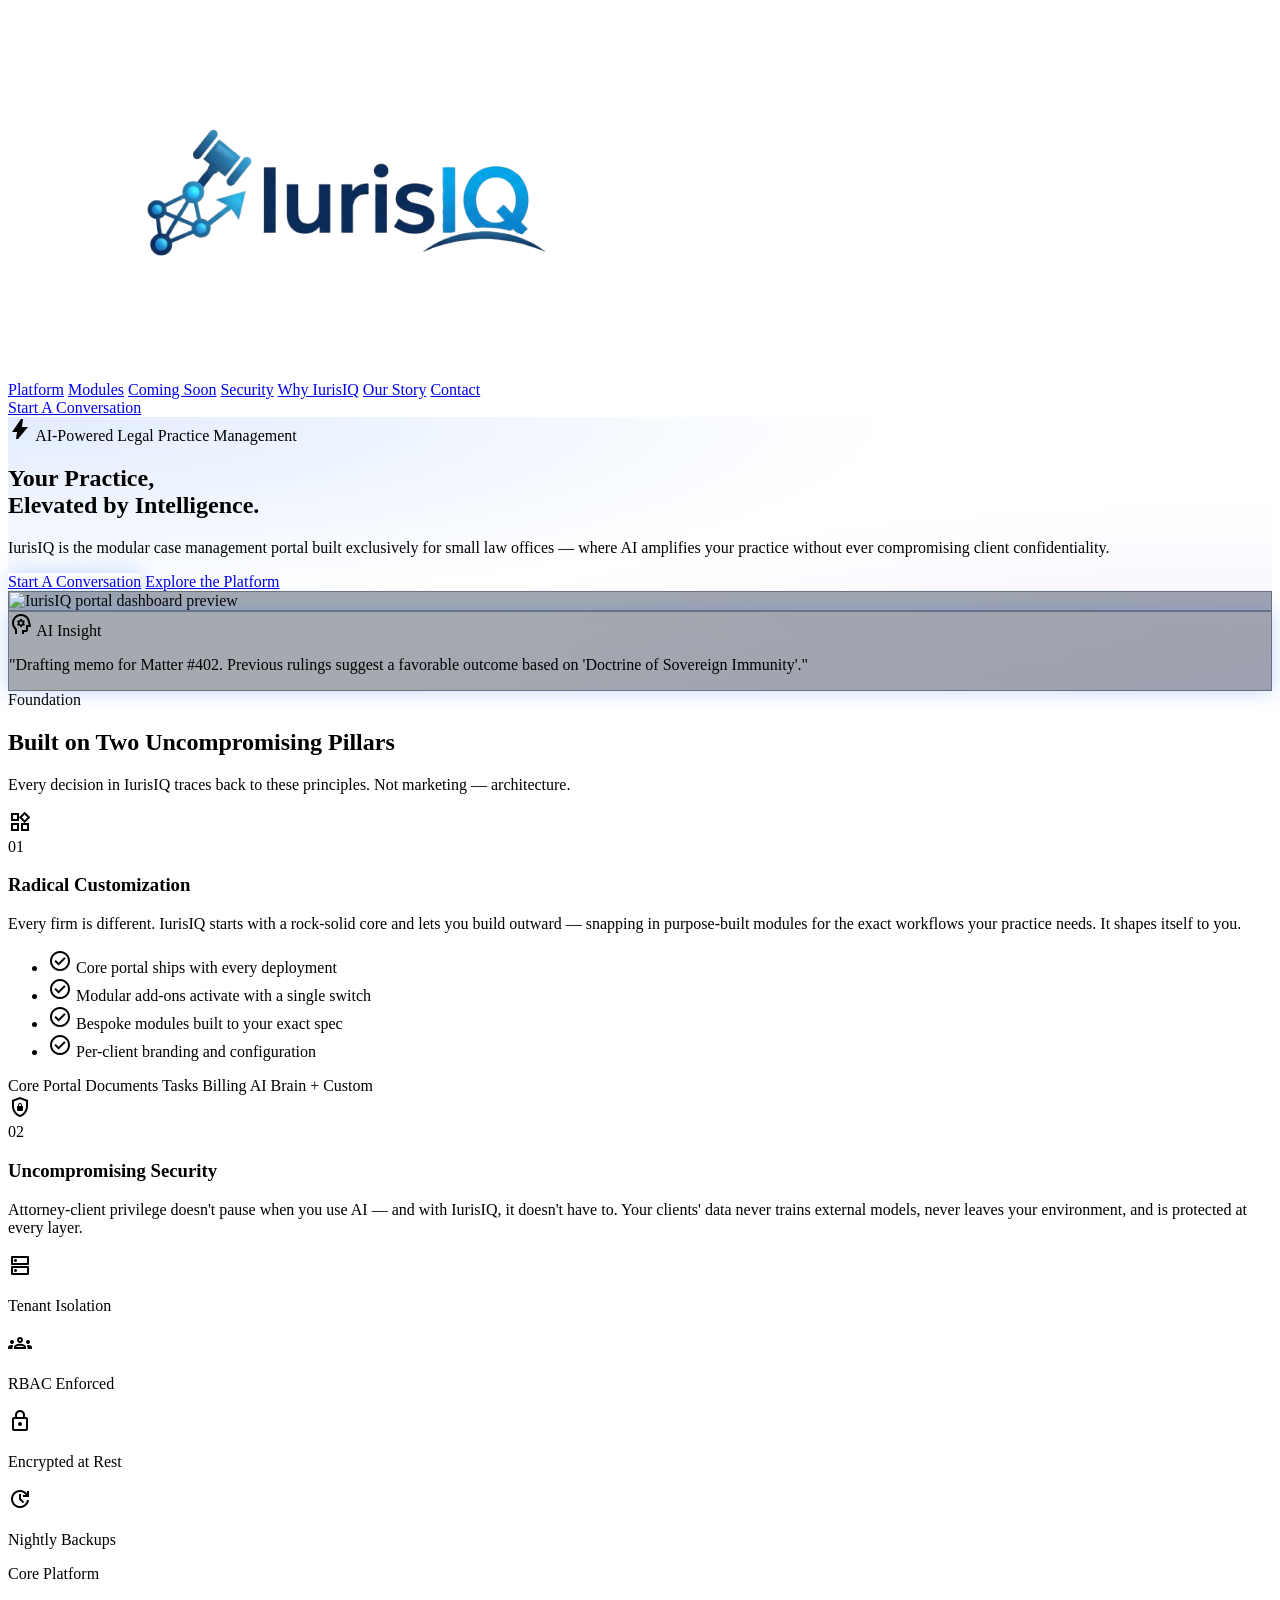
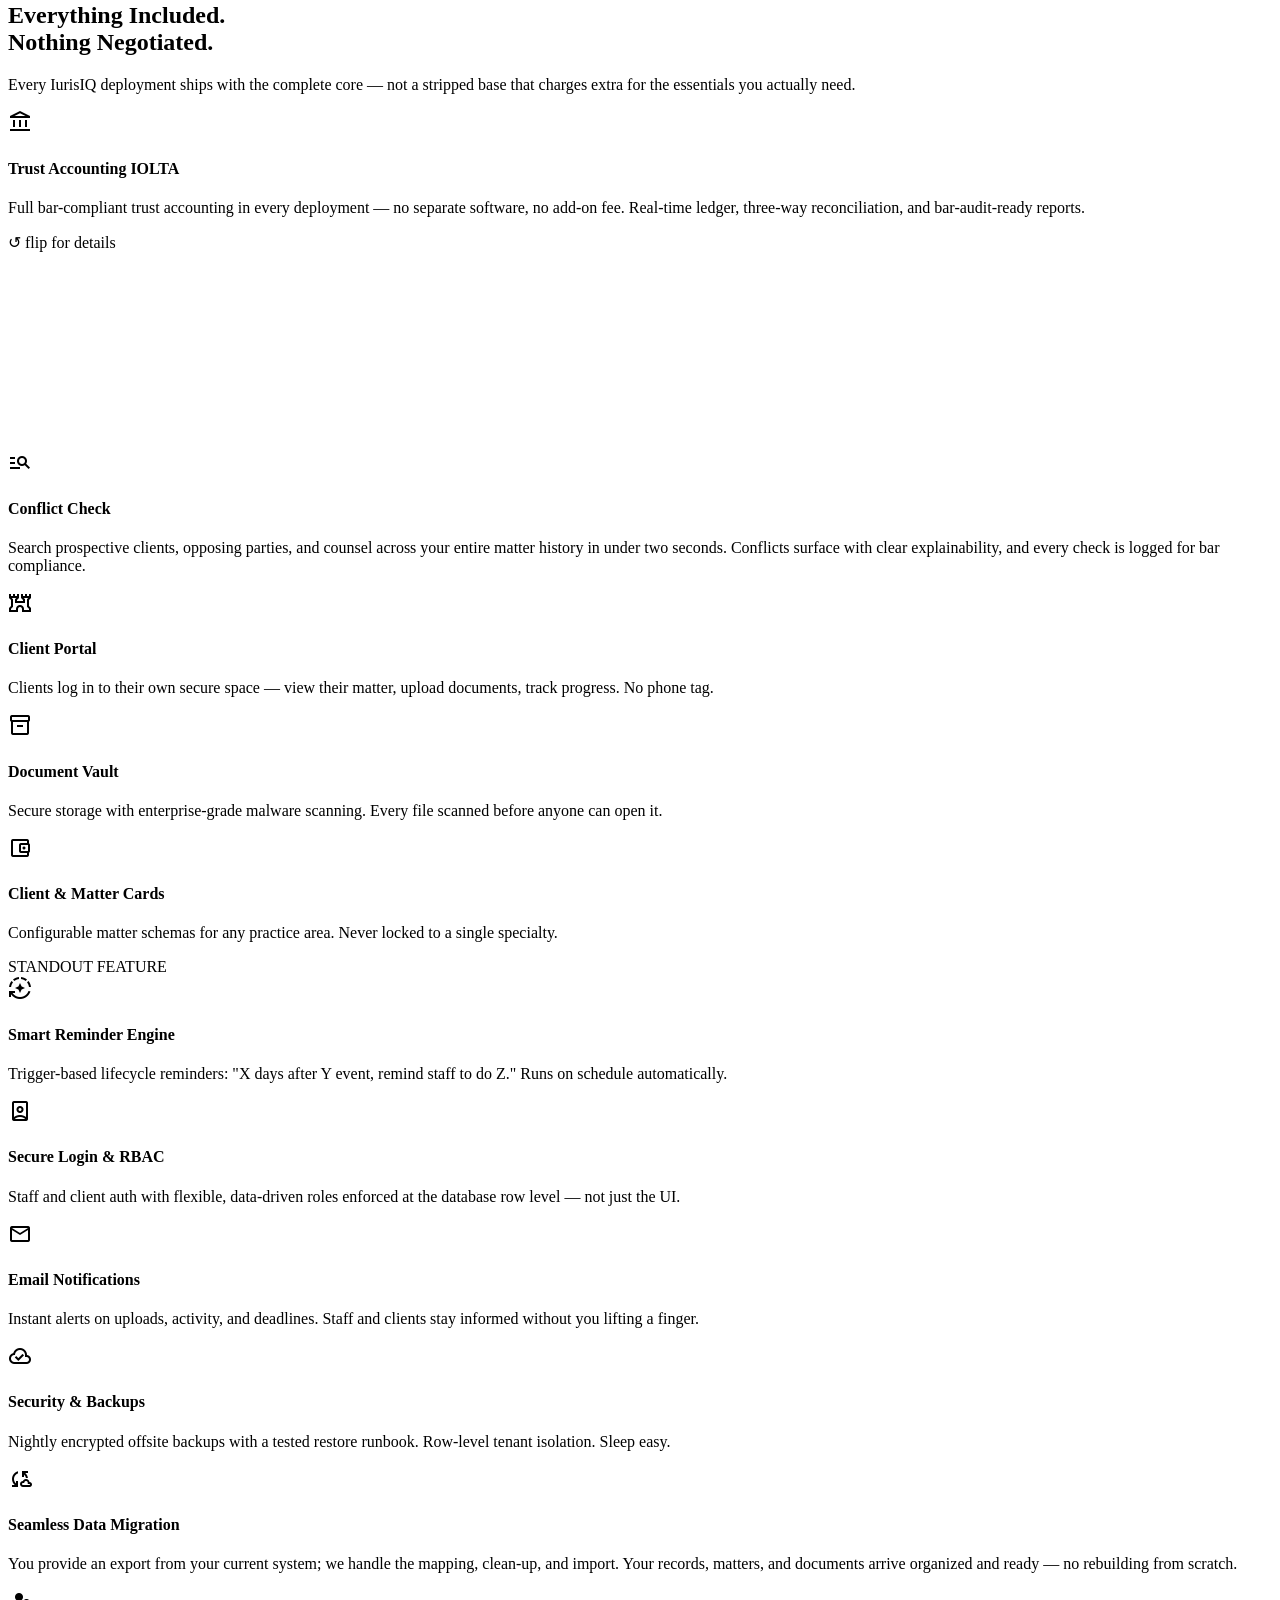
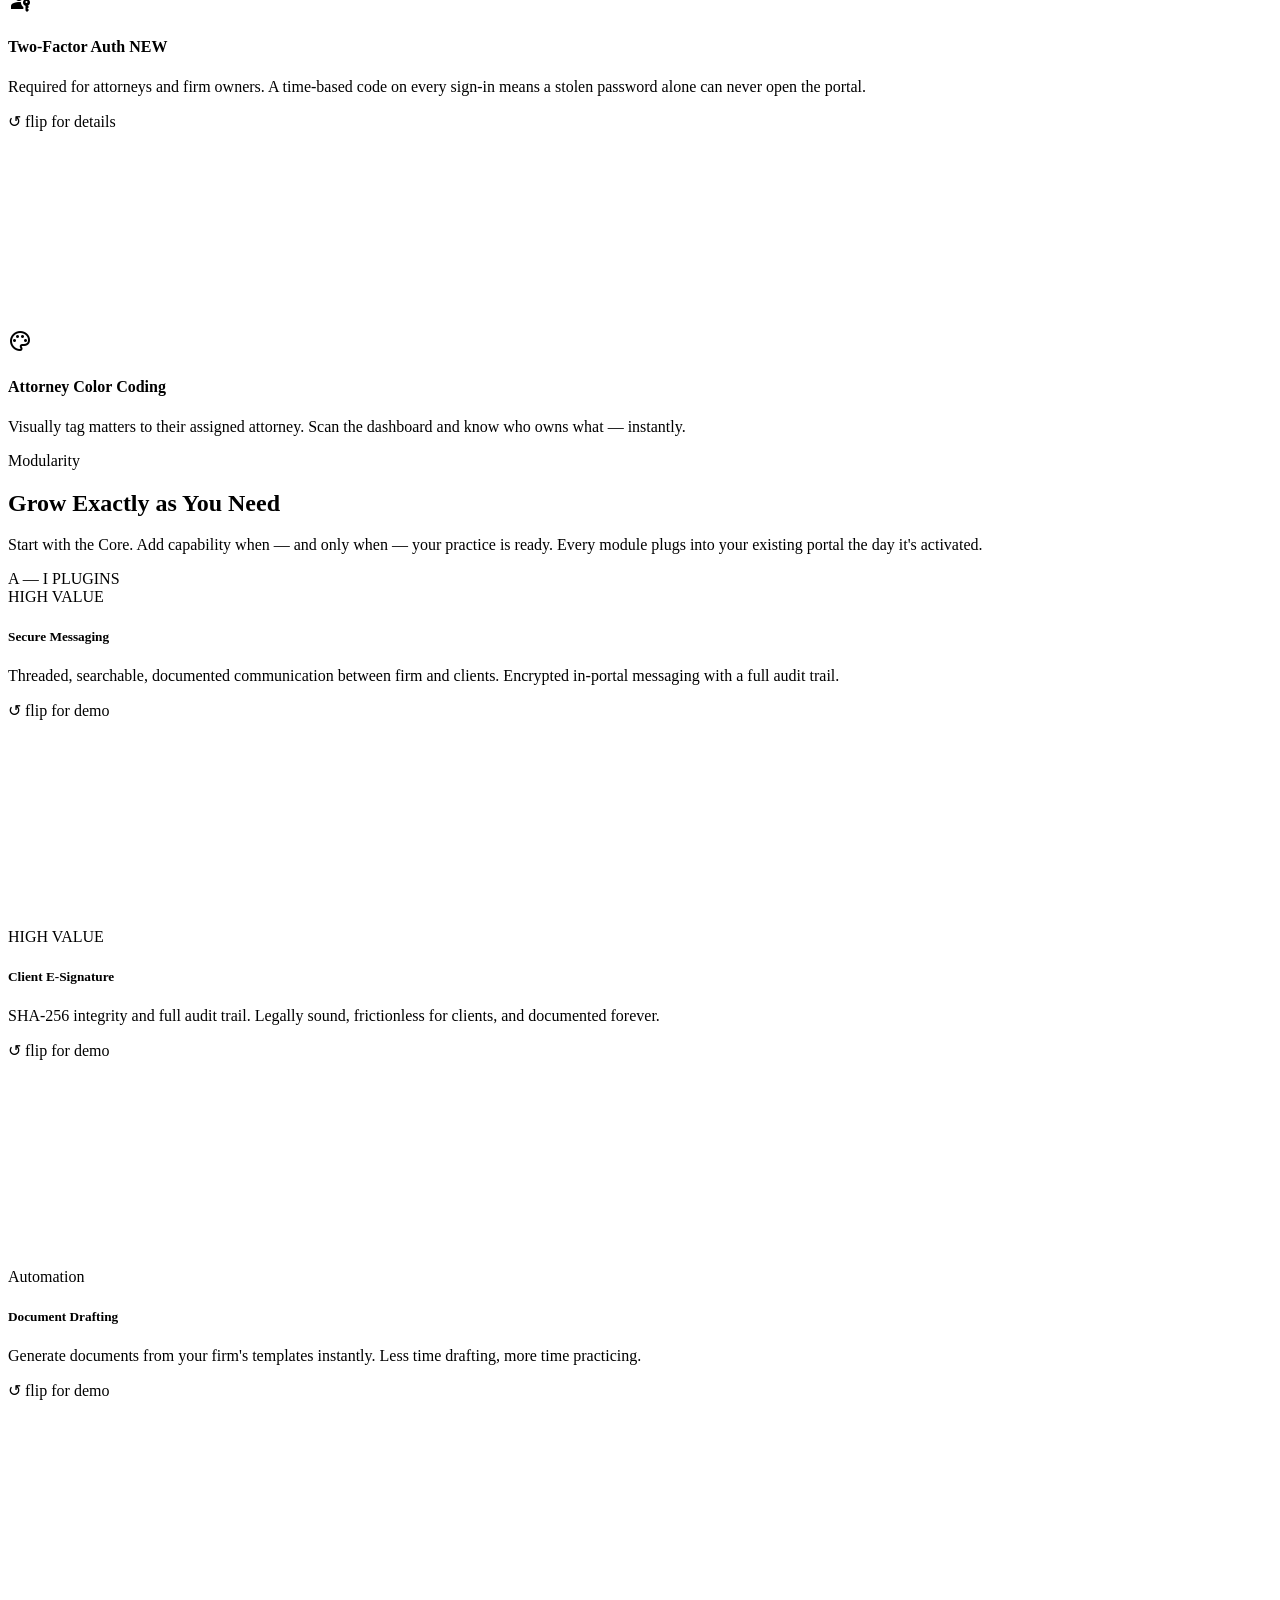
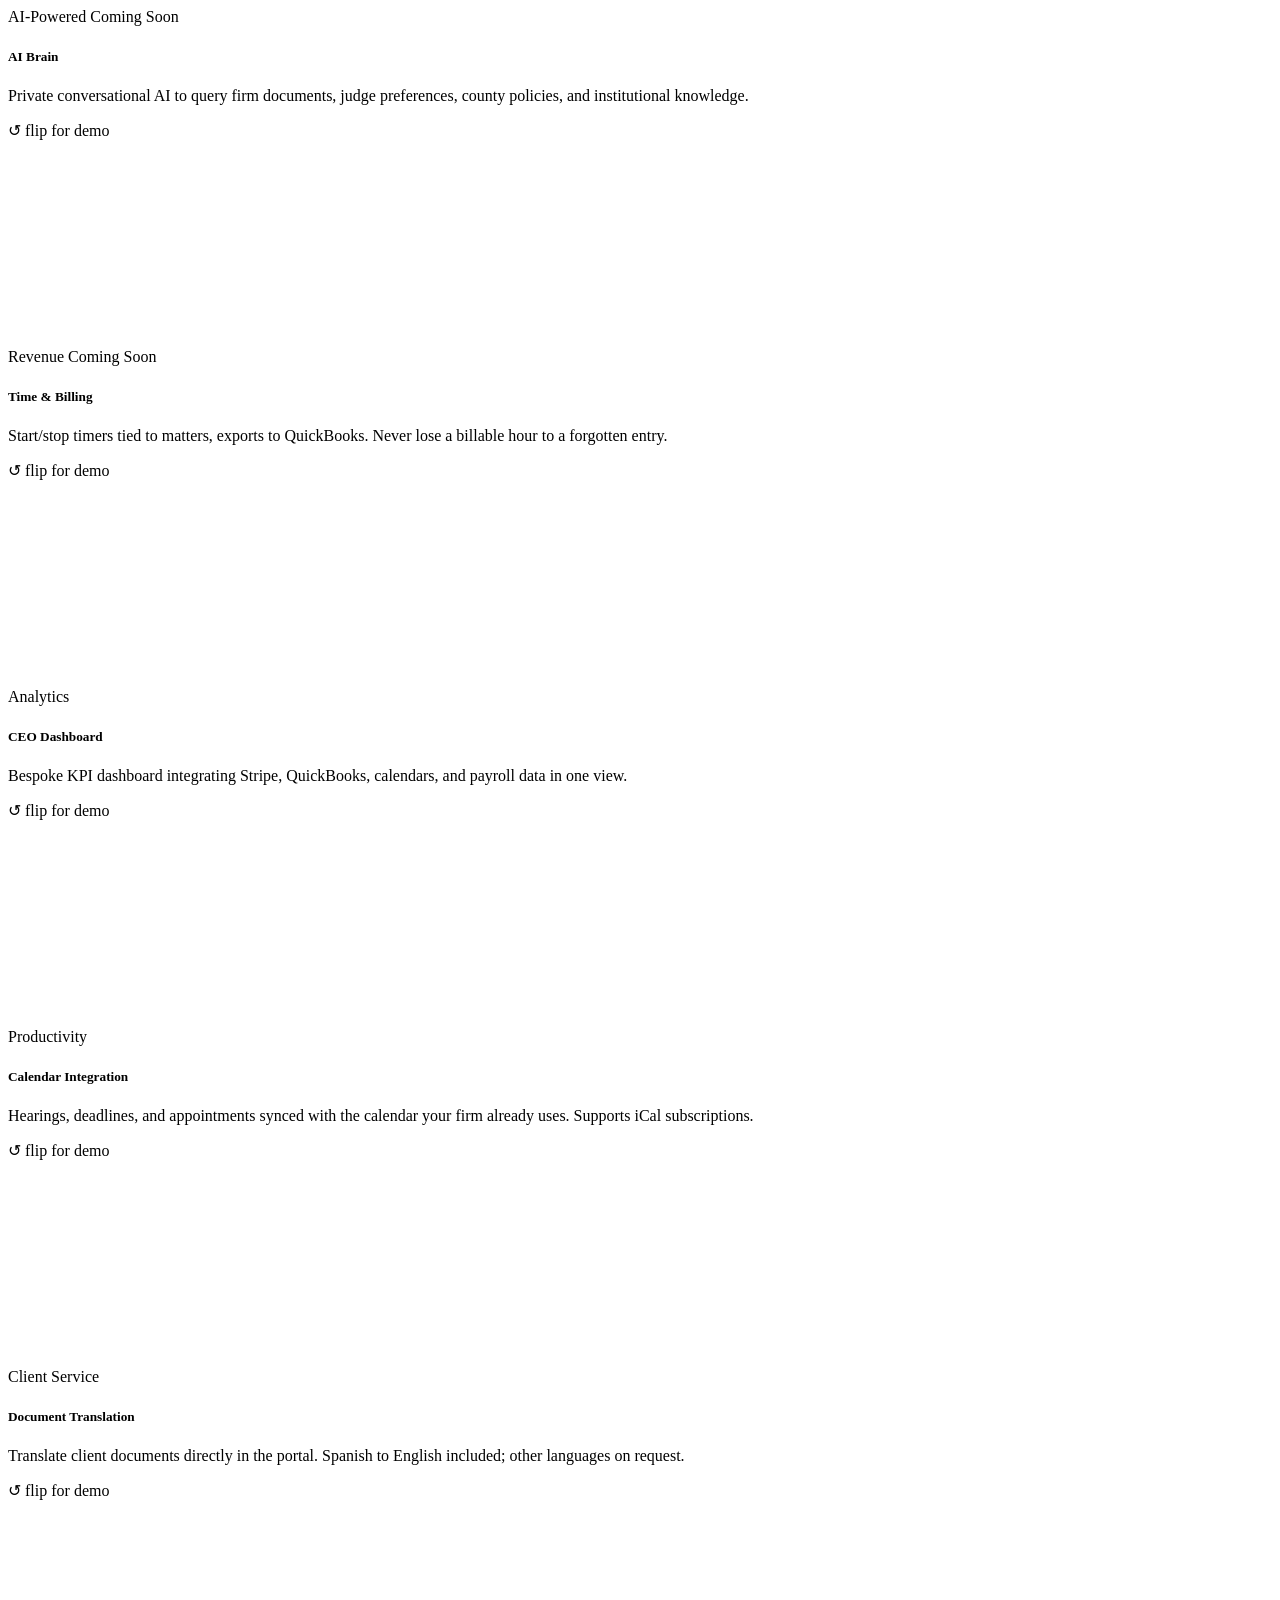
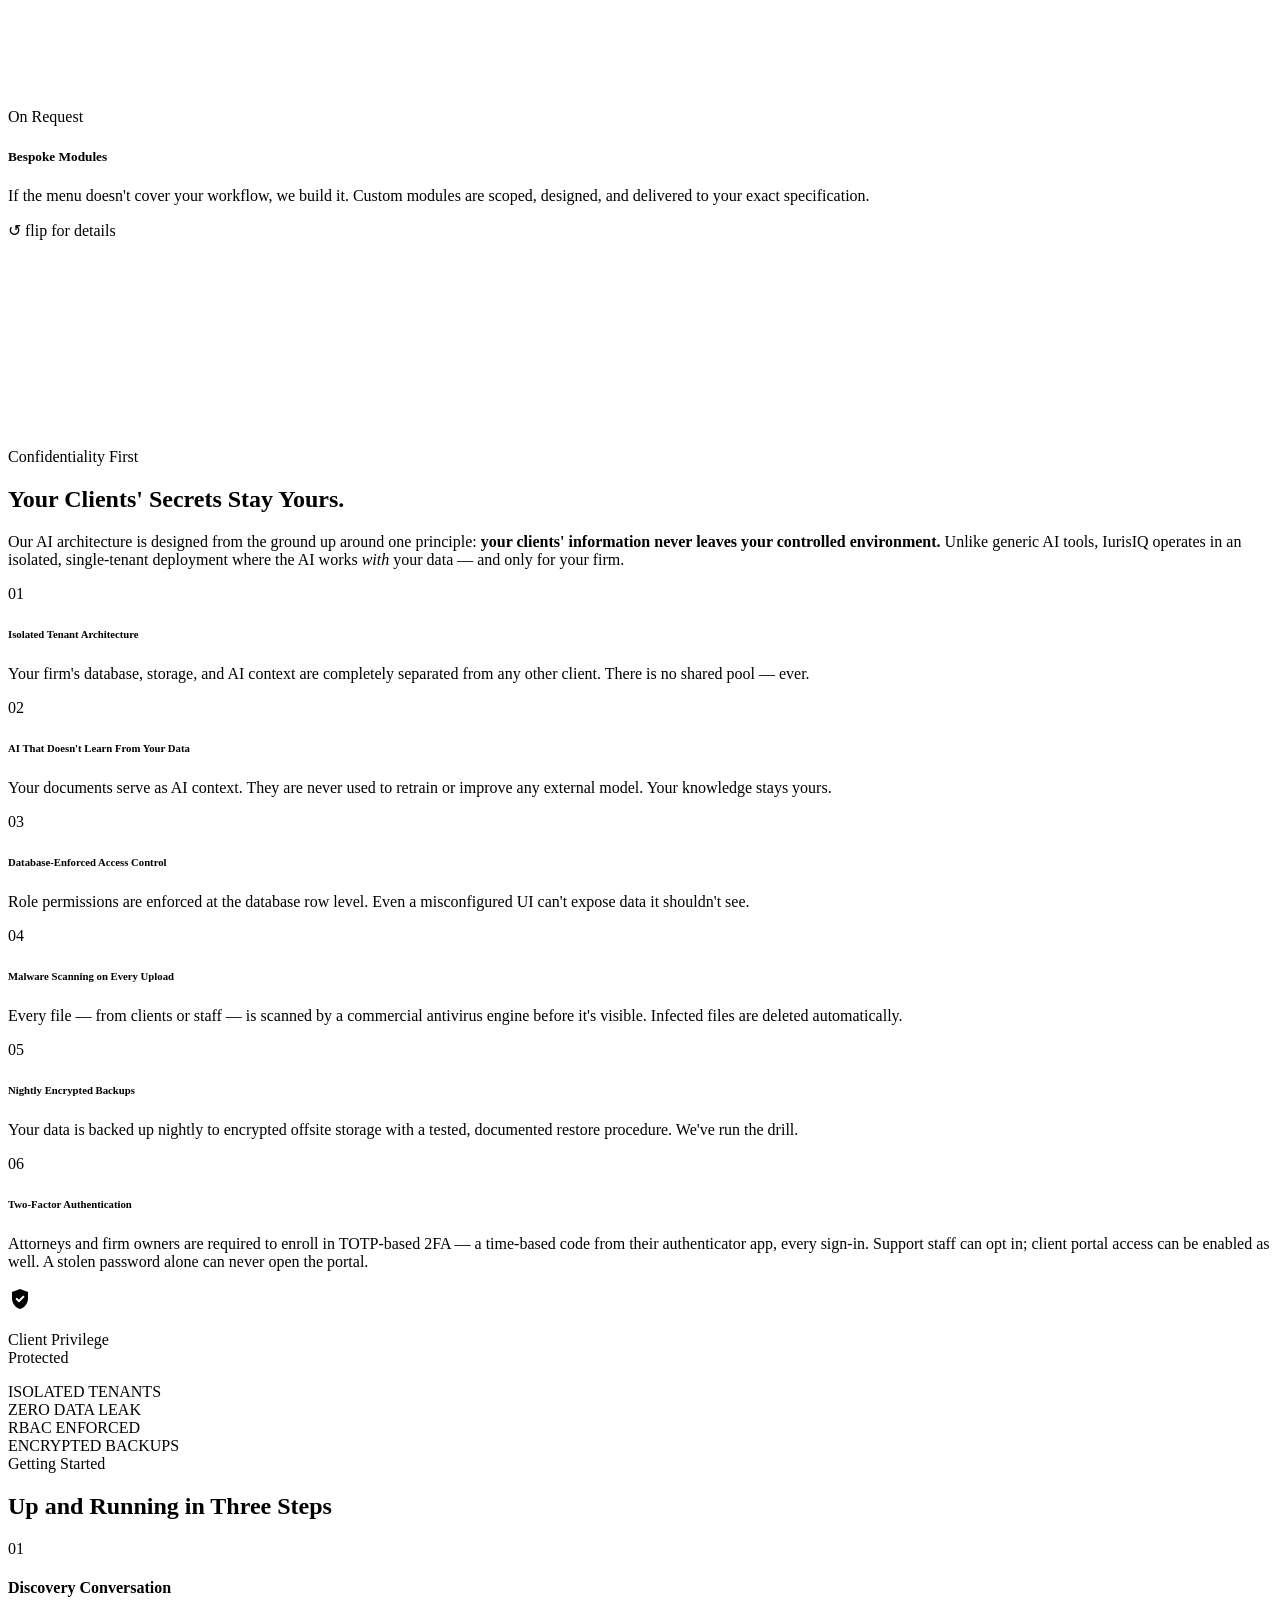
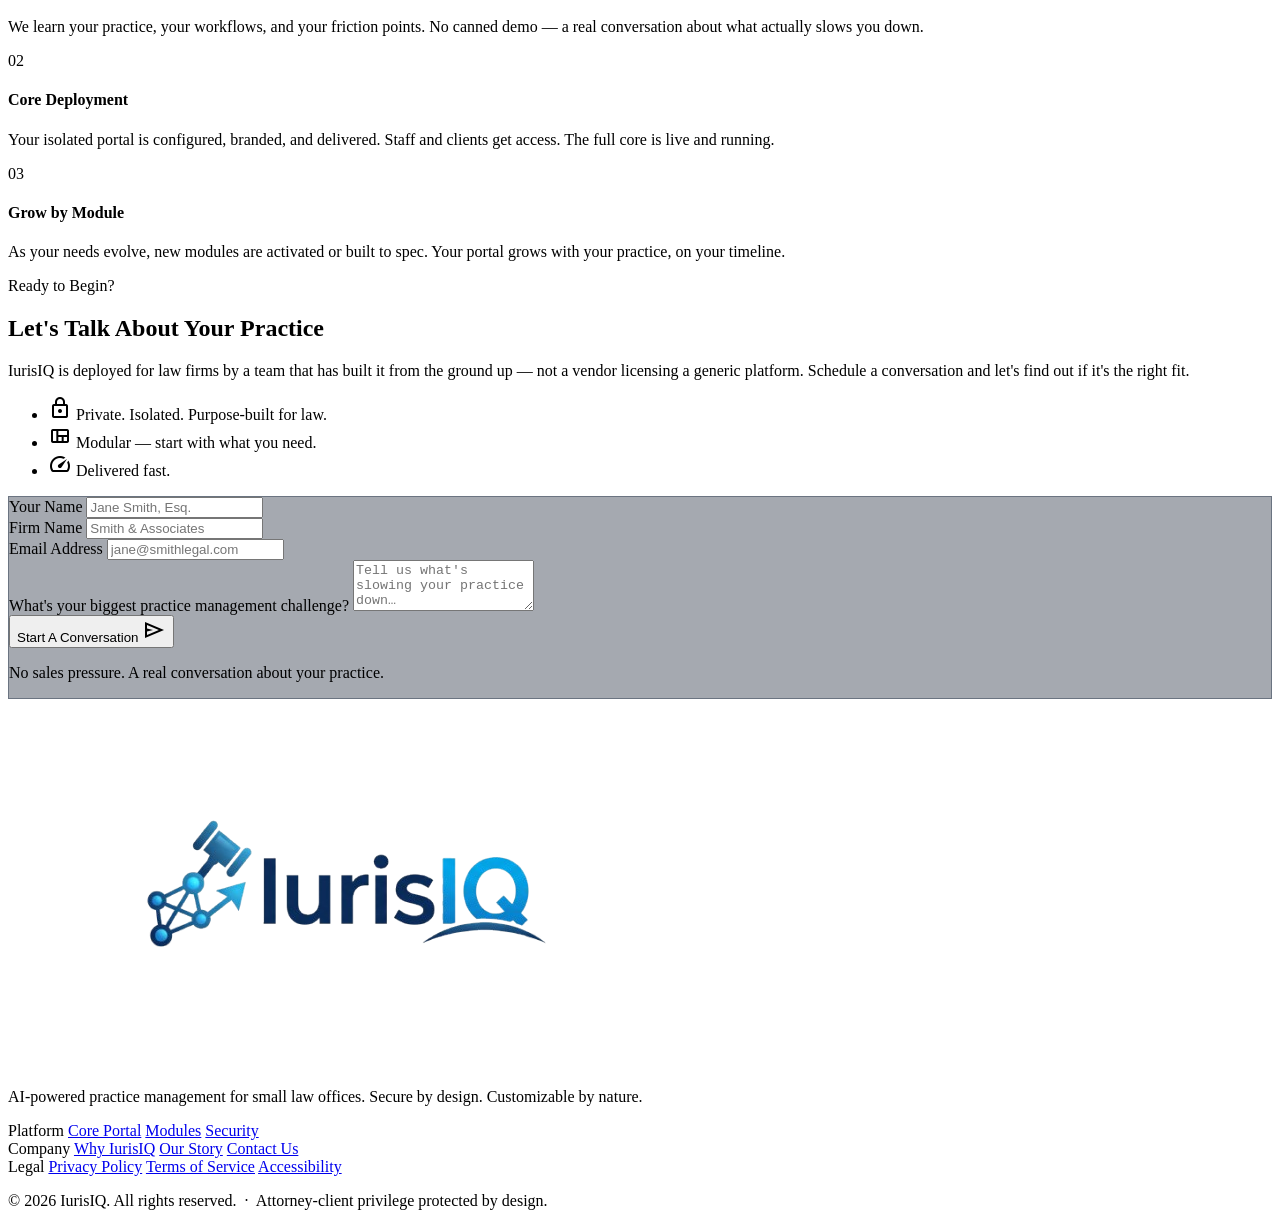
==== commit 878dbab5: "Add Privacy Policy, Terms of Service, Accessibility Statement; Section 508 fixes site-wide - Add pri" ====
--- a/index.html
+++ b/index.html
@@ -163,12 +163,20 @@
     .flip-back {
       transform: rotateY(180deg);
     }
+    /* 508: Skip nav link */
+    .skip-link { position: absolute; left: -9999px; top: auto; width: 1px; height: 1px; overflow: hidden; }
+    .skip-link:focus { position: fixed; top: 1rem; left: 1rem; width: auto; height: auto; background: #2563eb; color: #fff; padding: 0.75rem 1.25rem; border-radius: 0.5rem; font-weight: 700; z-index: 9999; outline: 3px solid #b4c5ff; outline-offset: 2px; }
+    /* 508: Visible focus rings on flip cards */
+    .flip-tile:focus-visible { outline: 3px solid #3B82F6; outline-offset: 3px; border-radius: 1rem; }
   </style>
 </head>
 <body class="bg-background text-on-surface font-body-md selection:bg-electric-blue selection:text-white overflow-x-hidden">
 
+<!-- Skip to main content (508 compliance) -->
+<a href="#main-content" class="skip-link">Skip to main content</a>
+
 <!-- ===== NAV ===== -->
-<nav id="nav" class="fixed top-0 w-full z-50 bg-surface/80 backdrop-blur-xl border-b border-outline-variant/30 shadow-sm transition-all duration-300">
+<nav id="nav" aria-label="Main navigation" class="fixed top-0 w-full z-50 bg-surface/80 backdrop-blur-xl border-b border-outline-variant/30 shadow-sm transition-all duration-300">
   <div class="flex justify-between items-center px-gutter py-4 max-w-container-max mx-auto">
     <a href="#" class="flex items-center gap-3">
       <img src="IurisIQ-Logo-transparent.png" alt="IurisIQ" class="h-20 w-auto brightness-0 invert">
@@ -189,6 +197,7 @@
 </nav>
 
 <!-- ===== HERO ===== -->
+<a id="main-content" tabindex="-1" class="absolute top-0 sr-only"></a>
 <section id="hero" class="relative min-h-screen flex items-center pt-24 overflow-hidden mesh-bg">
   <div class="relative z-10 max-w-container-max mx-auto px-margin-page w-full text-center lg:text-left grid lg:grid-cols-2 gap-12 items-center">
 
@@ -894,25 +903,25 @@
         <form id="contact-form" class="space-y-6" novalidate>
           <div class="grid grid-cols-2 gap-4">
             <div class="space-y-2">
-              <label class="font-body-sm font-bold text-slate-300 block">Your Name</label>
+              <label for="f-name" class="font-body-sm font-bold text-slate-300 block">Your Name</label>
               <input id="f-name" type="text" class="w-full bg-slate-800/50 border border-slate-700 rounded-xl px-4 py-3 focus:border-electric-blue focus:ring-1 focus:ring-electric-blue outline-none transition-all text-white placeholder-slate-500" placeholder="Jane Smith, Esq." autocomplete="name">
             </div>
             <div class="space-y-2">
-              <label class="font-body-sm font-bold text-slate-300 block">Firm Name</label>
+              <label for="f-firm" class="font-body-sm font-bold text-slate-300 block">Firm Name</label>
               <input id="f-firm" type="text" class="w-full bg-slate-800/50 border border-slate-700 rounded-xl px-4 py-3 focus:border-electric-blue focus:ring-1 focus:ring-electric-blue outline-none transition-all text-white placeholder-slate-500" placeholder="Smith &amp; Associates" autocomplete="organization">
             </div>
           </div>
           <div class="space-y-2">
-            <label class="font-body-sm font-bold text-slate-300 block">Email Address</label>
+            <label for="f-email" class="font-body-sm font-bold text-slate-300 block">Email Address</label>
             <input id="f-email" type="email" class="w-full bg-slate-800/50 border border-slate-700 rounded-xl px-4 py-3 focus:border-electric-blue focus:ring-1 focus:ring-electric-blue outline-none transition-all text-white placeholder-slate-500" placeholder="jane@smithlegal.com" autocomplete="email">
           </div>
           <div class="space-y-2">
-            <label class="font-body-sm font-bold text-slate-300 block">What's your biggest practice management challenge?</label>
+            <label for="f-message" class="font-body-sm font-bold text-slate-300 block">What's your biggest practice management challenge?</label>
             <textarea id="f-message" rows="3" class="w-full bg-slate-800/50 border border-slate-700 rounded-xl px-4 py-3 focus:border-electric-blue focus:ring-1 focus:ring-electric-blue outline-none transition-all text-white placeholder-slate-500 resize-y" placeholder="Tell us what's slowing your practice down…"></textarea>
           </div>
           <button type="submit" id="contact-submit" class="w-full bg-electric-blue text-white py-4 rounded-xl font-headline-lg text-body-md hover:bg-blue-600 transition-all flex items-center justify-center gap-2 active:scale-95">
             <span id="submit-text">Start A Conversation</span>
-            <span class="material-symbols-outlined text-sm">send</span>
+            <span class="material-symbols-outlined text-sm" aria-hidden="true">send</span>
           </button>
           <p class="text-[10px] text-center font-label-caps text-slate-500">No sales pressure. A real conversation about your practice.</p>
         </form>
@@ -940,8 +949,14 @@
     <div class="flex flex-col space-y-4">
       <span class="font-label-caps text-label-caps text-on-surface font-bold">Company</span>
       <a href="why-iurisiq.html" class="font-body-sm text-body-sm text-on-surface-variant hover:text-electric-blue transition-colors">Why IurisIQ</a>
-      <a href="#contact"  class="font-body-sm text-body-sm text-on-surface-variant hover:text-electric-blue transition-colors">Contact Us</a>
-      <a href="#contact"  class="font-body-sm text-body-sm text-on-surface-variant hover:text-electric-blue transition-colors">Start A Conversation</a>
+      <a href="founder.html"     class="font-body-sm text-body-sm text-on-surface-variant hover:text-electric-blue transition-colors">Our Story</a>
+      <a href="#contact"         class="font-body-sm text-body-sm text-on-surface-variant hover:text-electric-blue transition-colors">Contact Us</a>
+    </div>
+    <div class="flex flex-col space-y-4">
+      <span class="font-label-caps text-label-caps text-on-surface font-bold">Legal</span>
+      <a href="privacy.html"       class="font-body-sm text-body-sm text-on-surface-variant hover:text-electric-blue transition-colors">Privacy Policy</a>
+      <a href="terms.html"         class="font-body-sm text-body-sm text-on-surface-variant hover:text-electric-blue transition-colors">Terms of Service</a>
+      <a href="accessibility.html" class="font-body-sm text-body-sm text-on-surface-variant hover:text-electric-blue transition-colors">Accessibility</a>
     </div>
   </div>
   <div class="border-t border-outline-variant/10 py-6 px-margin-page text-center max-w-container-max mx-auto">
@@ -952,7 +967,17 @@
 <script>
   // ── Module flip cards ──
   document.querySelectorAll('.flip-tile').forEach(tile => {
-    tile.addEventListener('click', () => tile.classList.toggle('flipped'));
+    tile.setAttribute('tabindex', '0');
+    tile.setAttribute('role', 'button');
+    tile.setAttribute('aria-expanded', 'false');
+    const toggle = () => {
+      const expanded = tile.classList.toggle('flipped');
+      tile.setAttribute('aria-expanded', expanded ? 'true' : 'false');
+    };
+    tile.addEventListener('click', toggle);
+    tile.addEventListener('keydown', e => {
+      if (e.key === ' ' || e.key === 'Enter') { e.preventDefault(); toggle(); }
+    });
   });
 
   // ── Smooth scroll for all anchor links ──
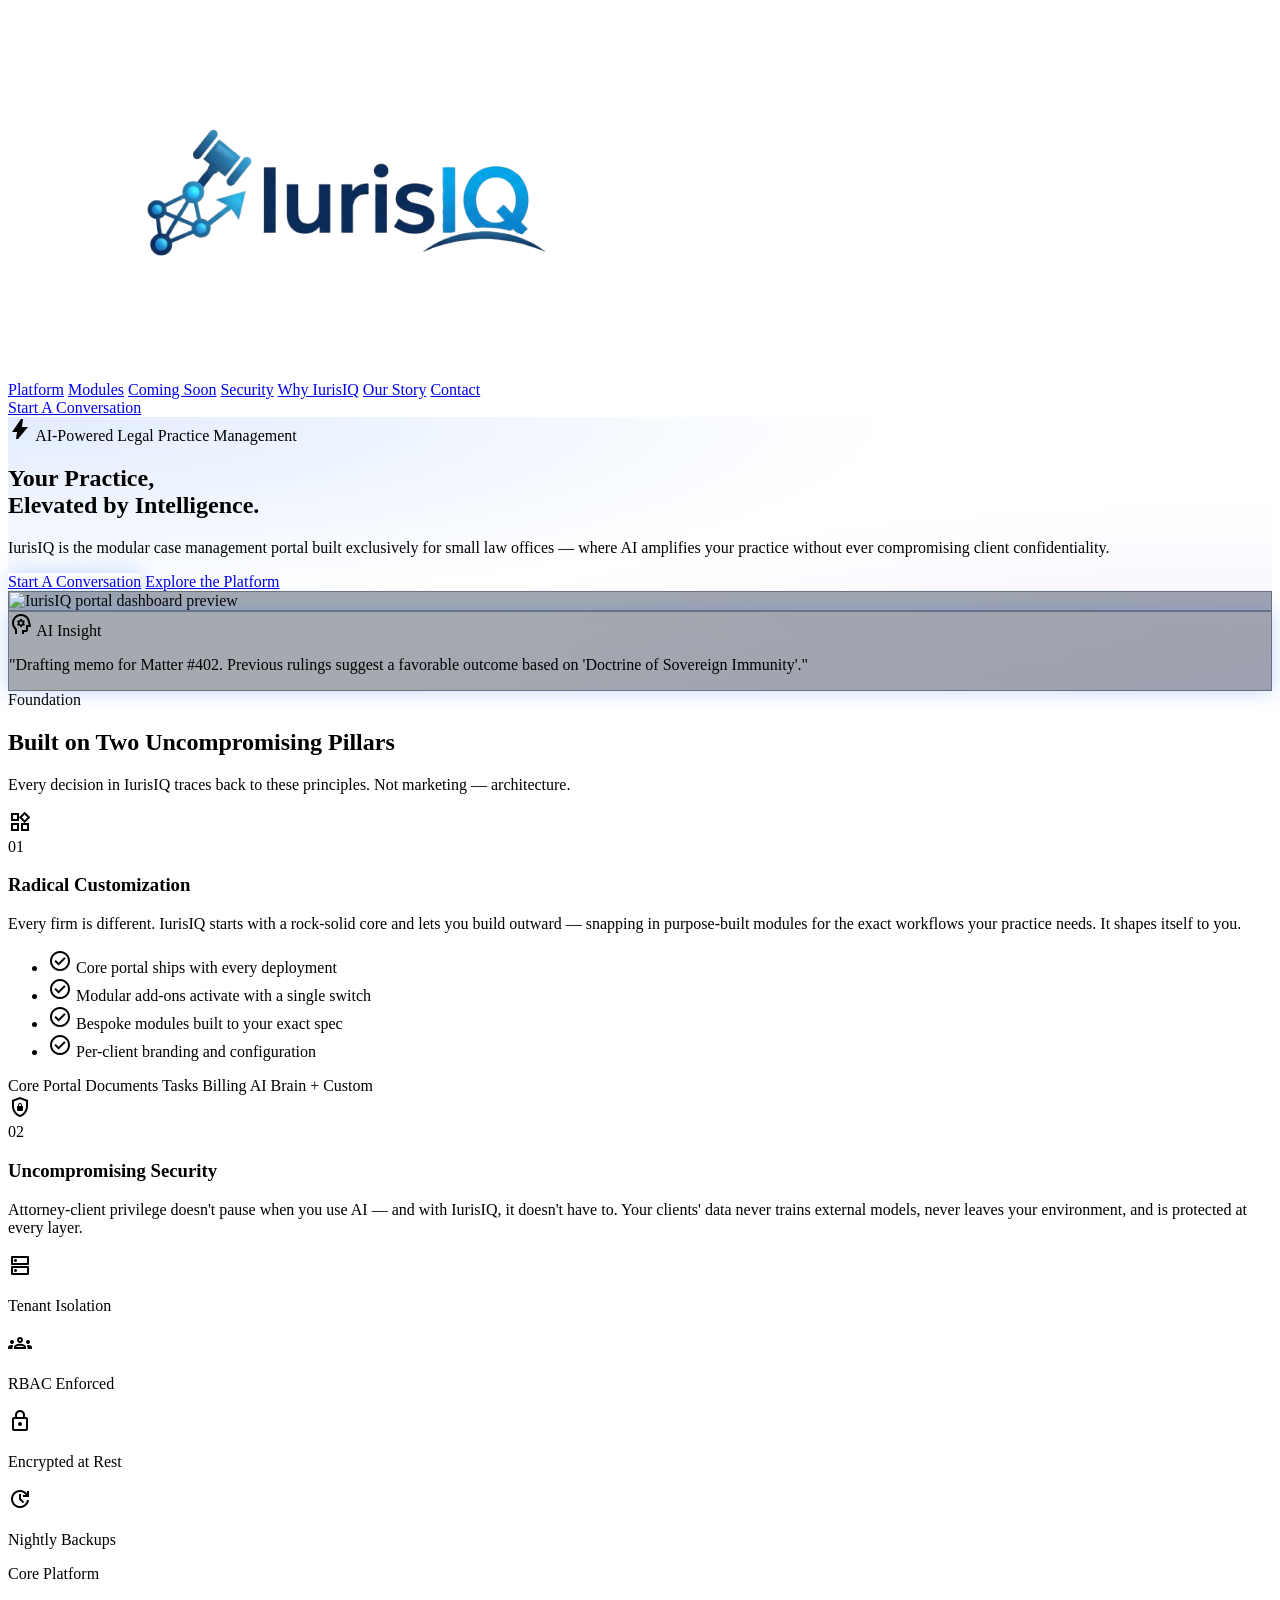
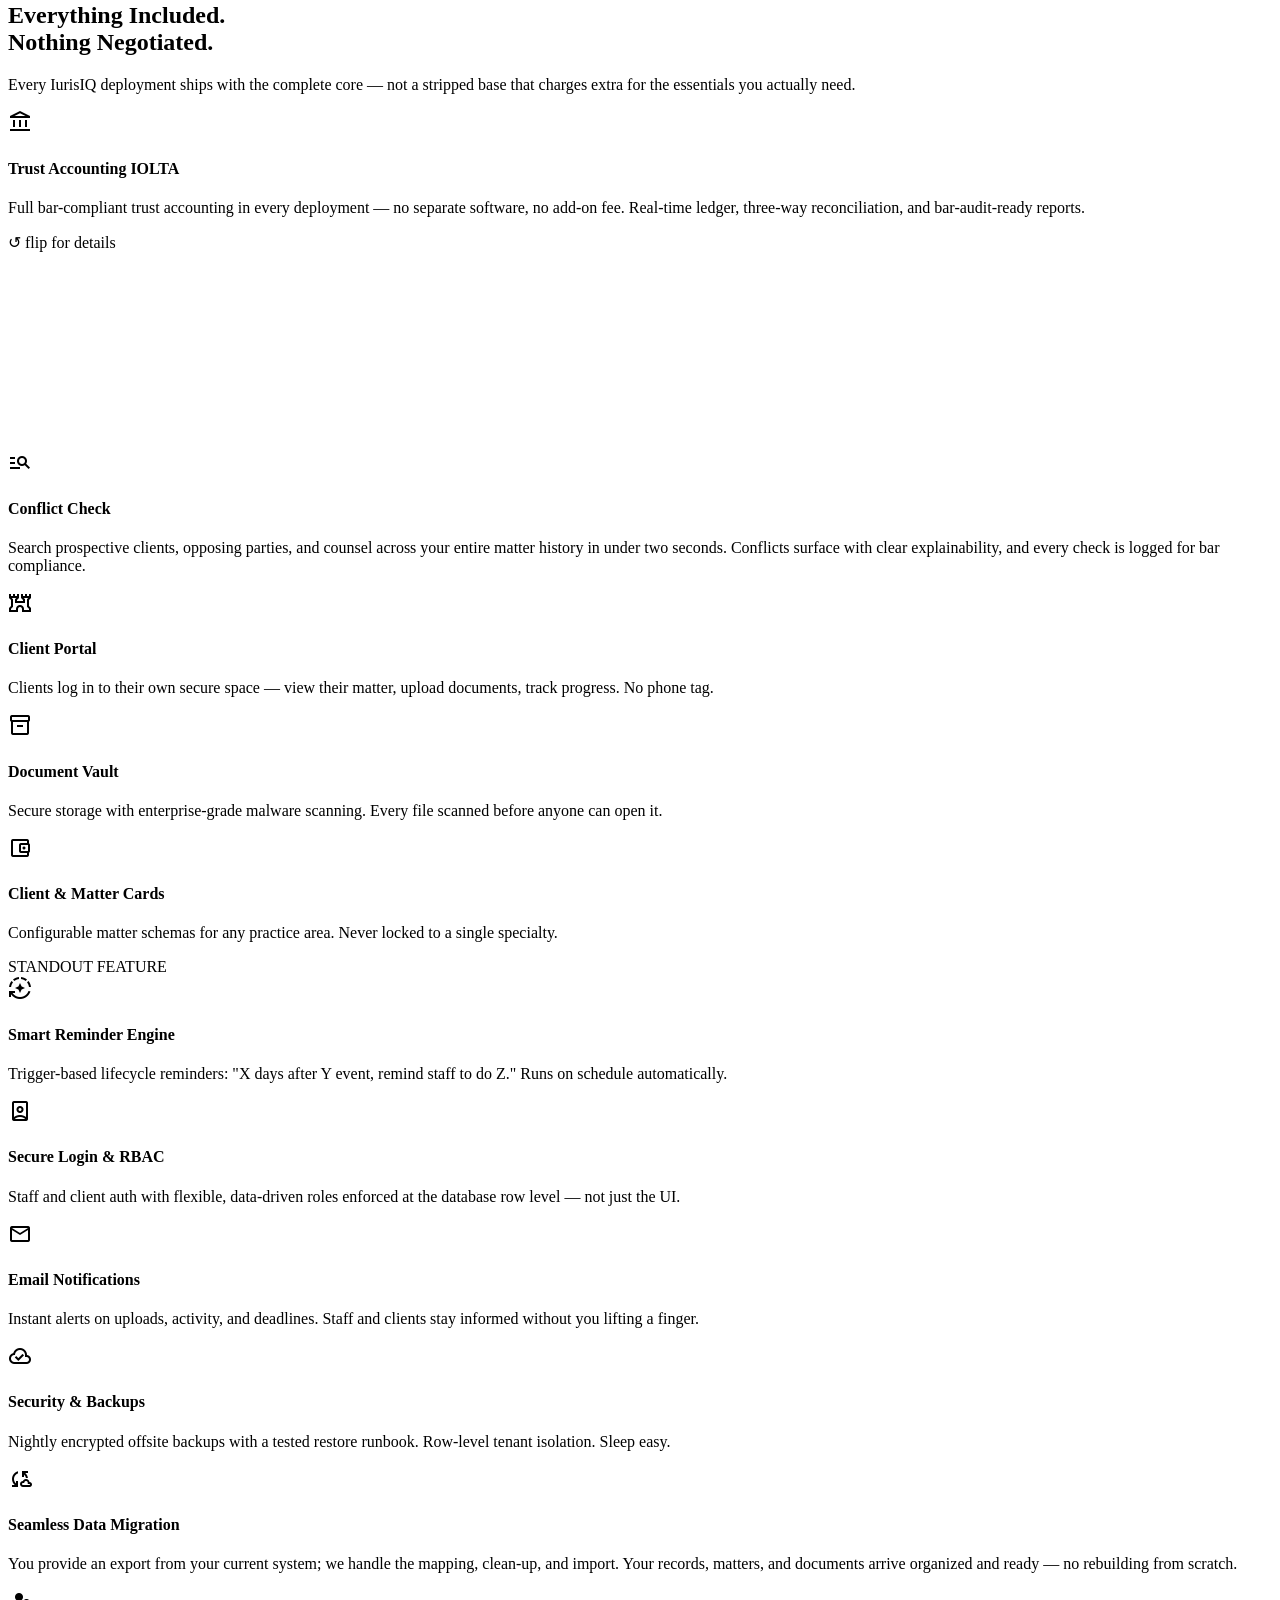
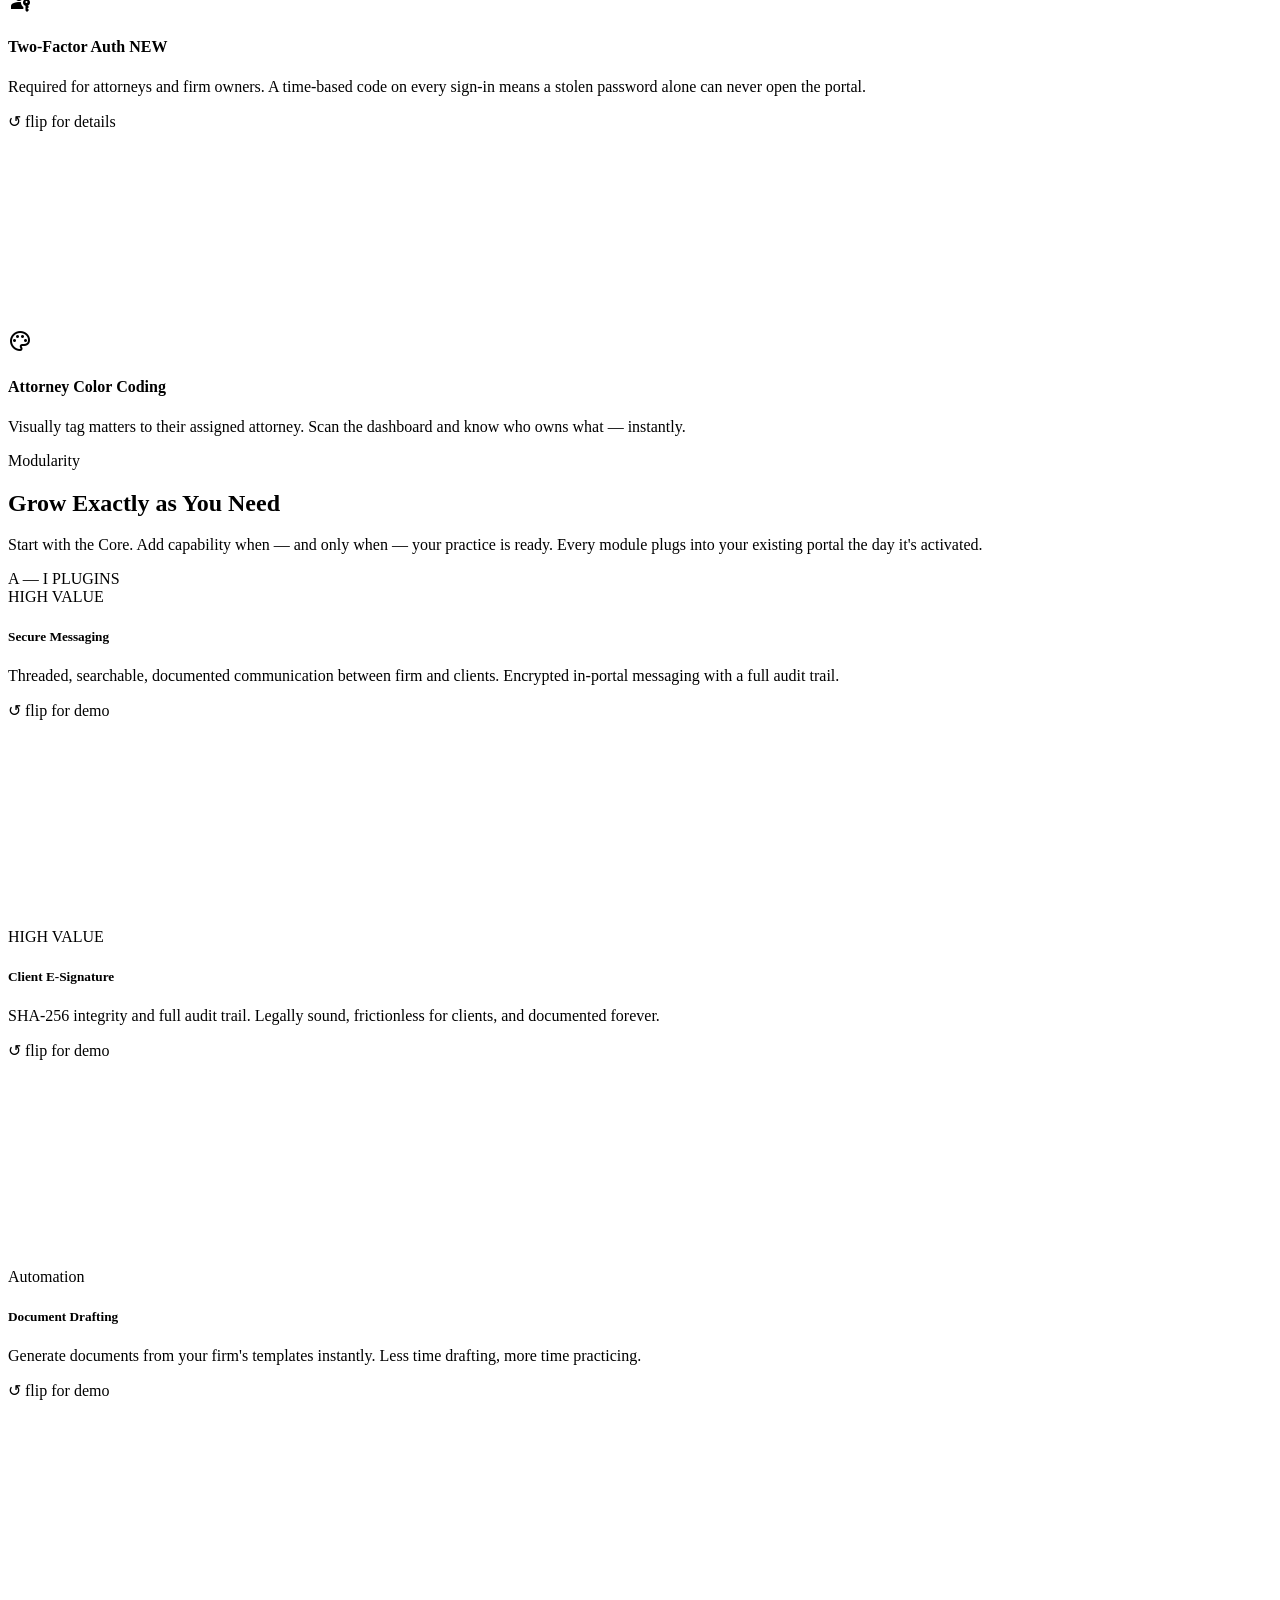
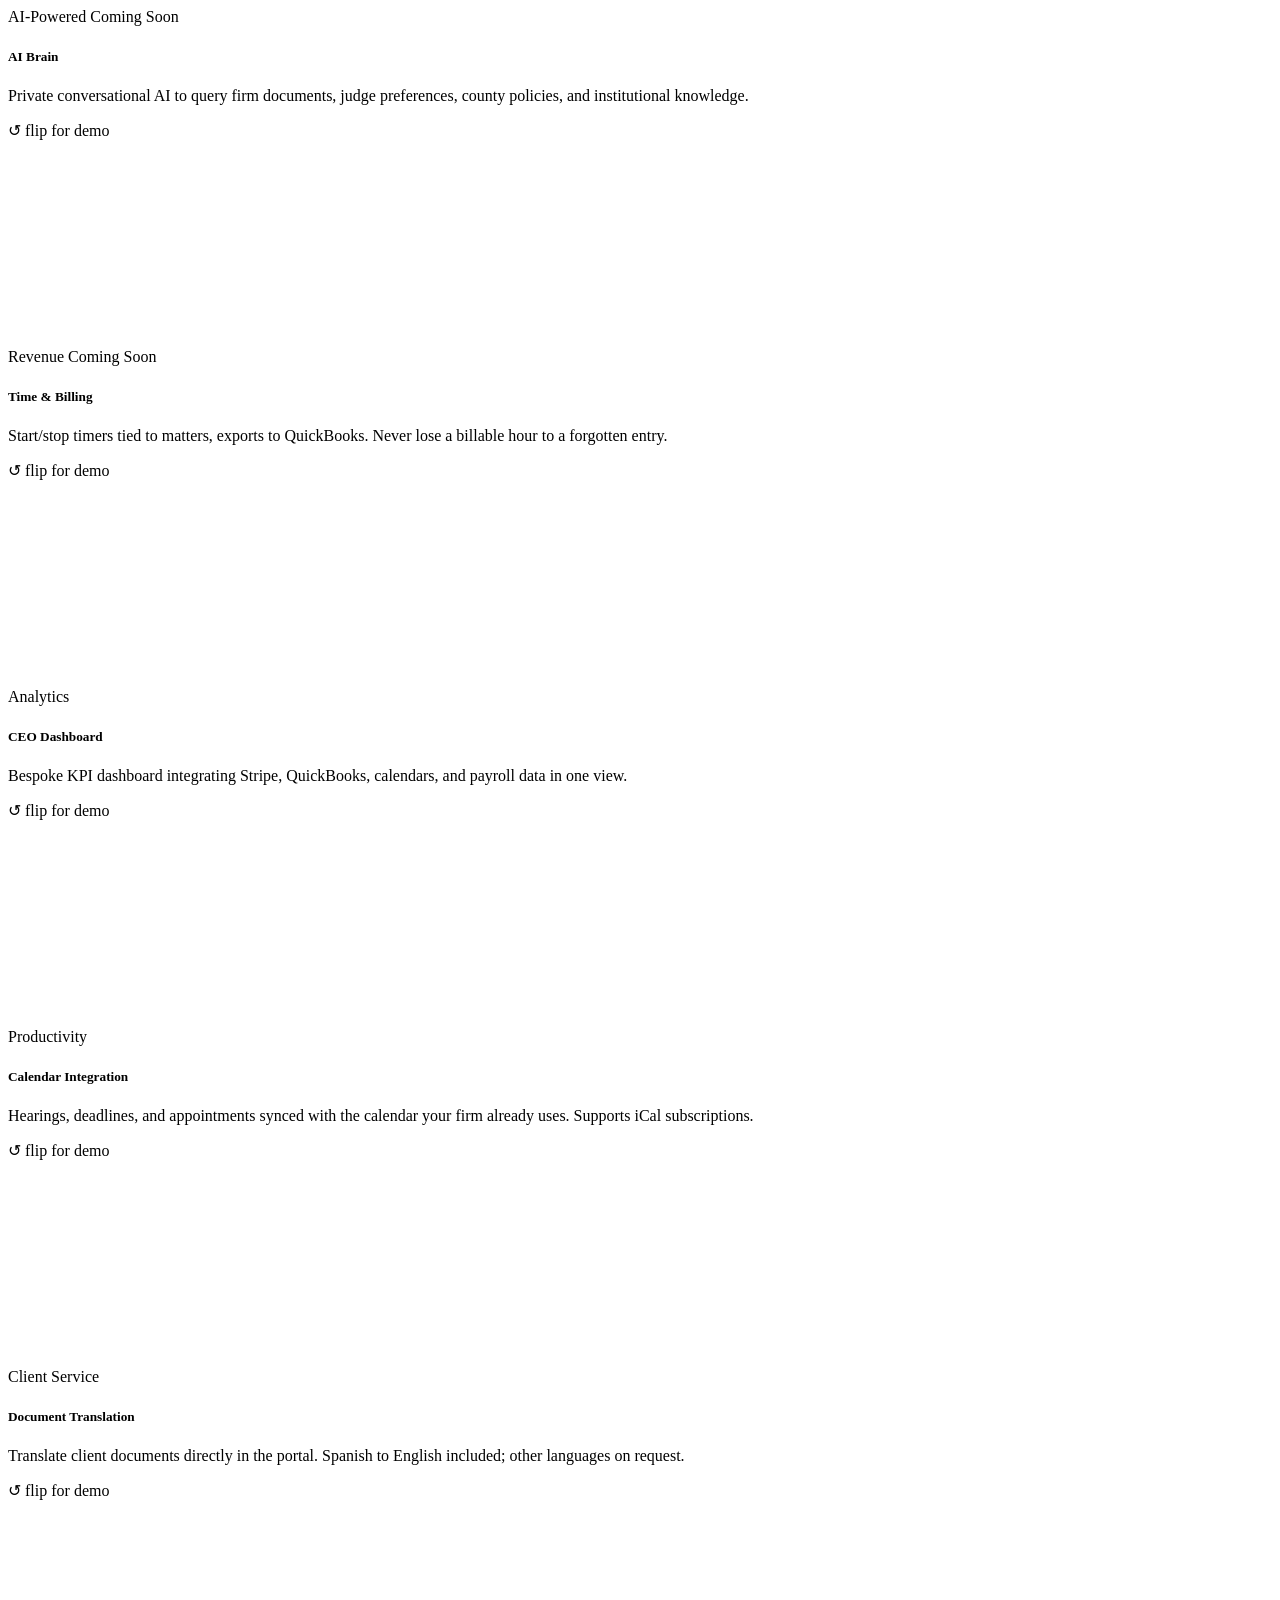
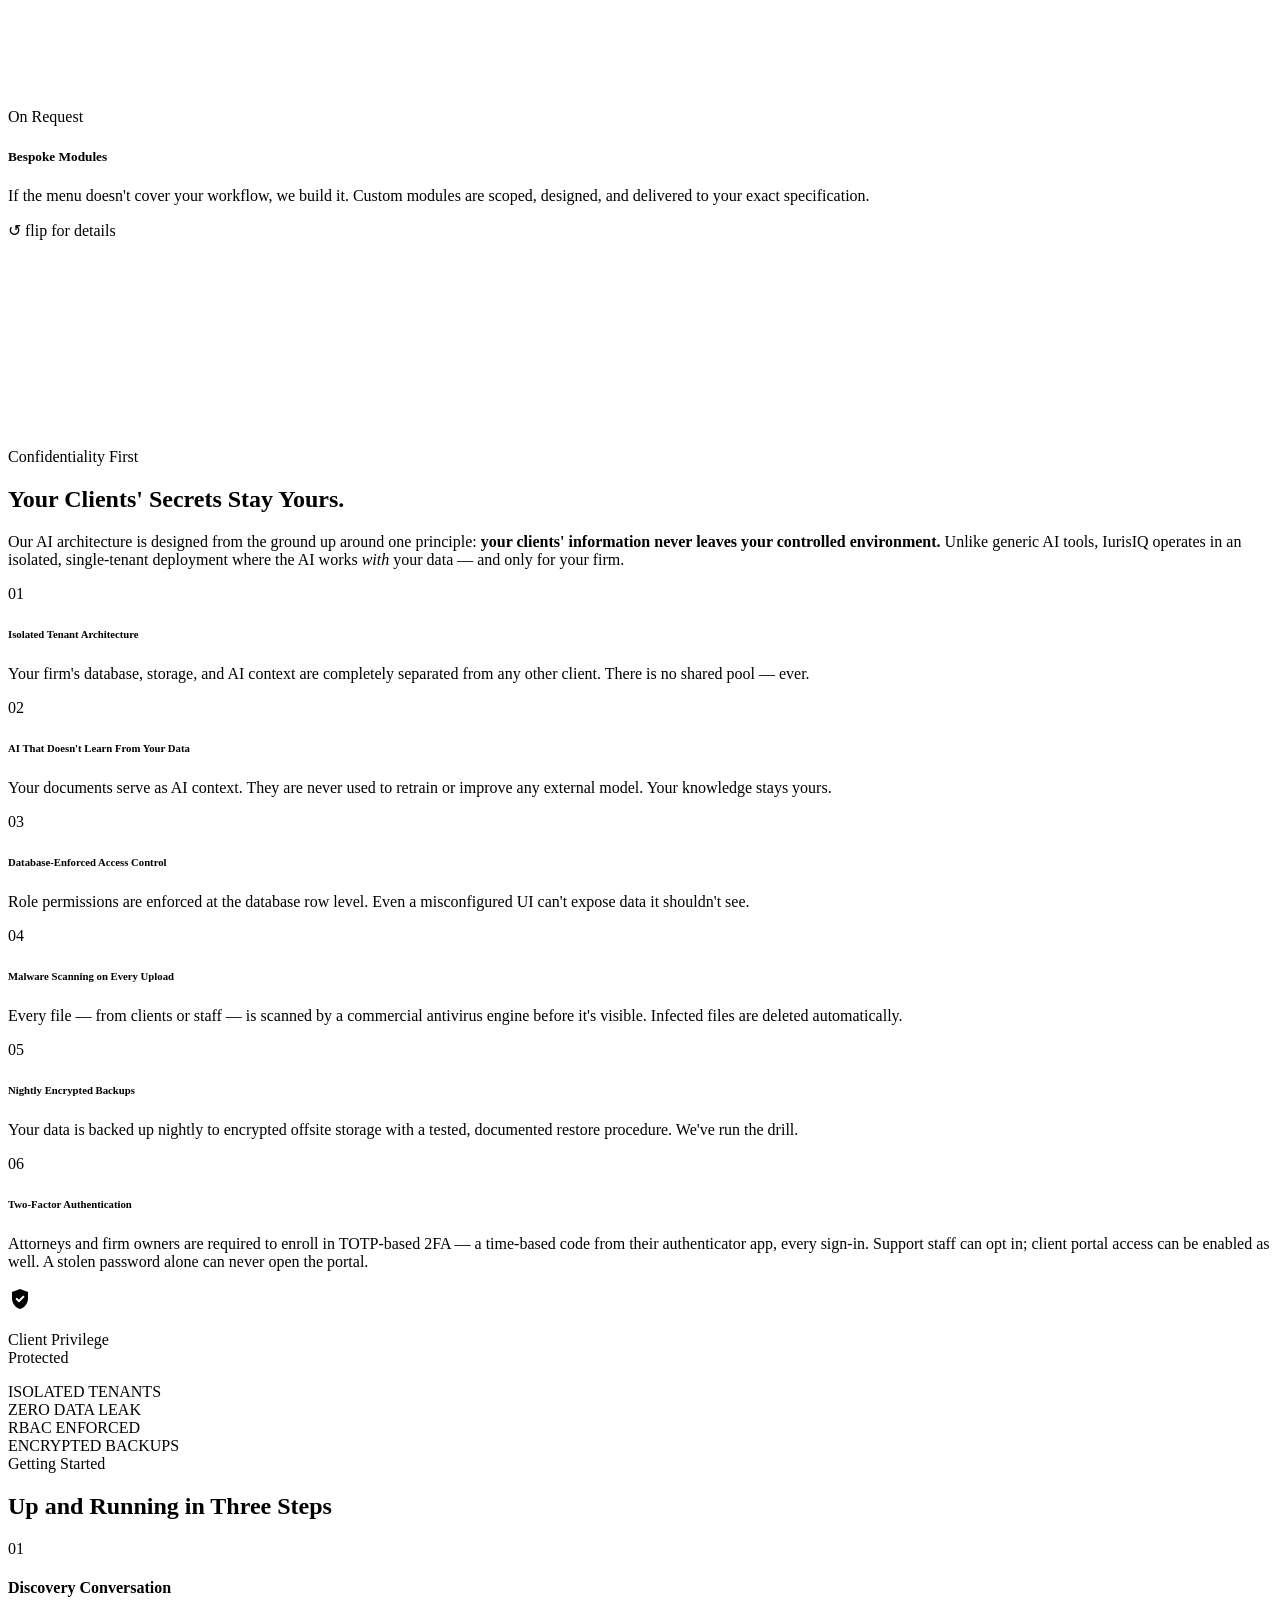
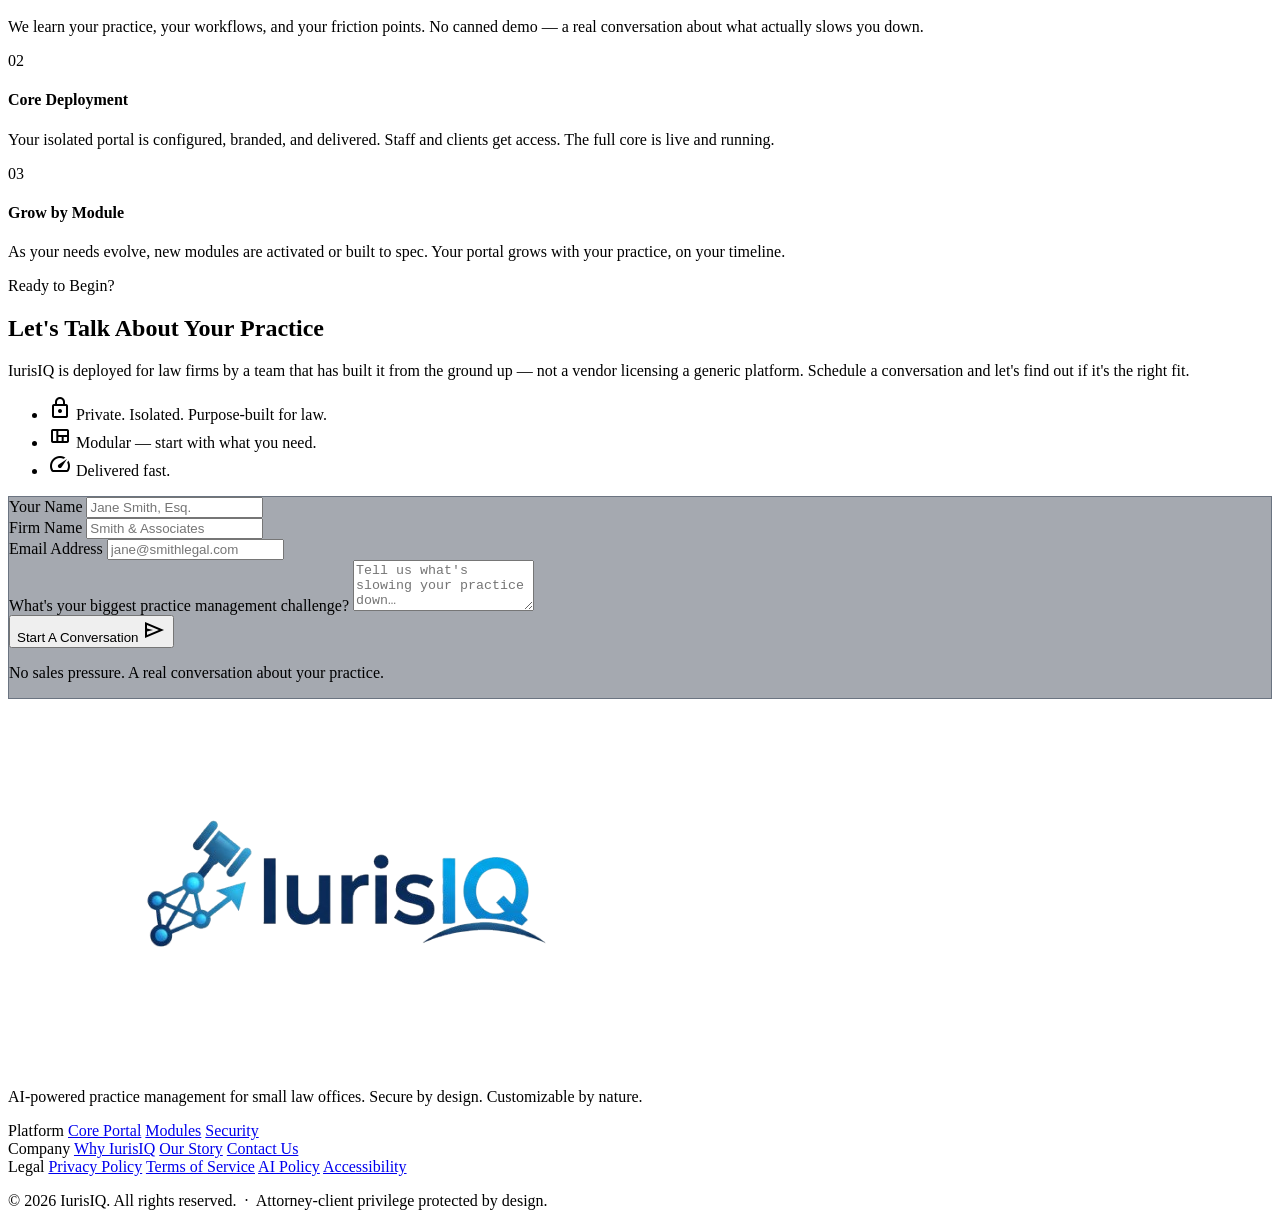
==== commit 8d4a6387: "Add AI Policy page and update Legal footer links site-wide - Add ai-policy.html: 12-section Responsi" ====
--- a/index.html
+++ b/index.html
@@ -956,6 +956,7 @@
       <span class="font-label-caps text-label-caps text-on-surface font-bold">Legal</span>
       <a href="privacy.html"       class="font-body-sm text-body-sm text-on-surface-variant hover:text-electric-blue transition-colors">Privacy Policy</a>
       <a href="terms.html"         class="font-body-sm text-body-sm text-on-surface-variant hover:text-electric-blue transition-colors">Terms of Service</a>
+      <a href="ai-policy.html"     class="font-body-sm text-body-sm text-on-surface-variant hover:text-electric-blue transition-colors">AI Policy</a>
       <a href="accessibility.html" class="font-body-sm text-body-sm text-on-surface-variant hover:text-electric-blue transition-colors">Accessibility</a>
     </div>
   </div>
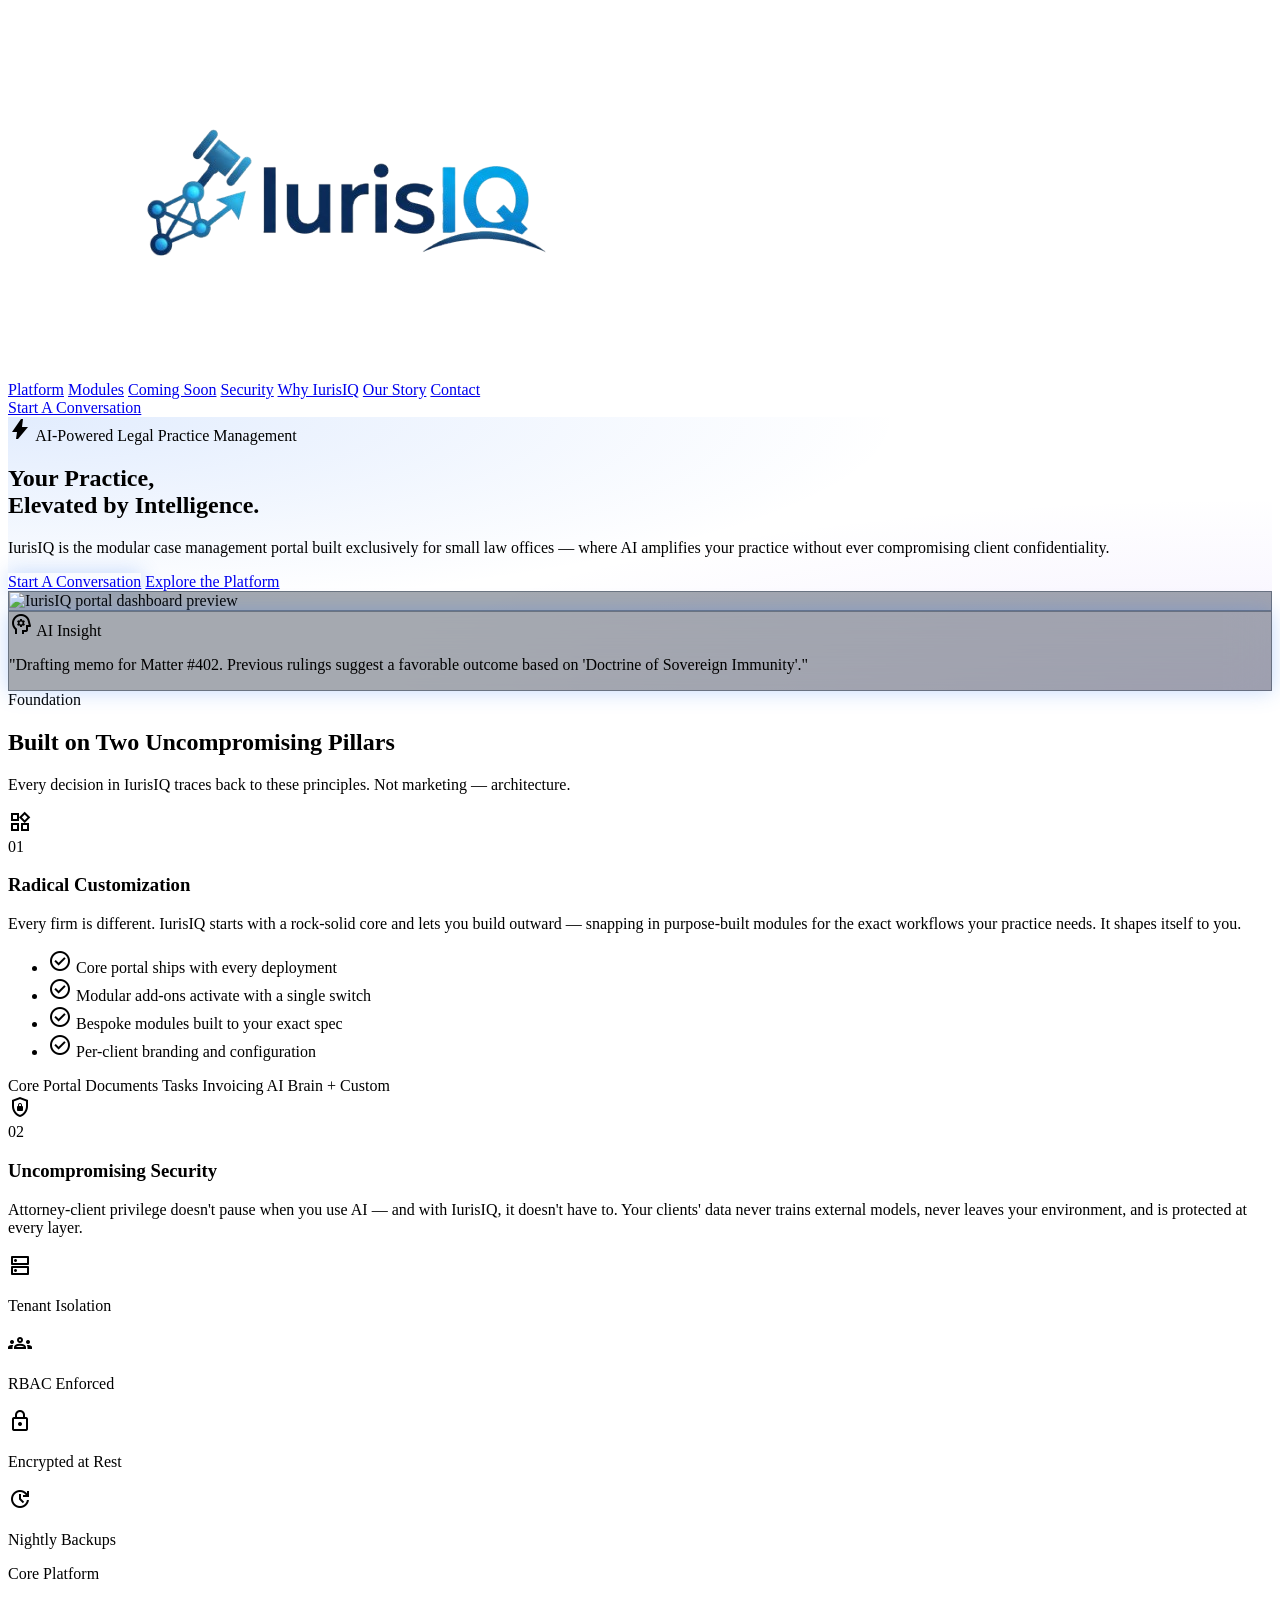
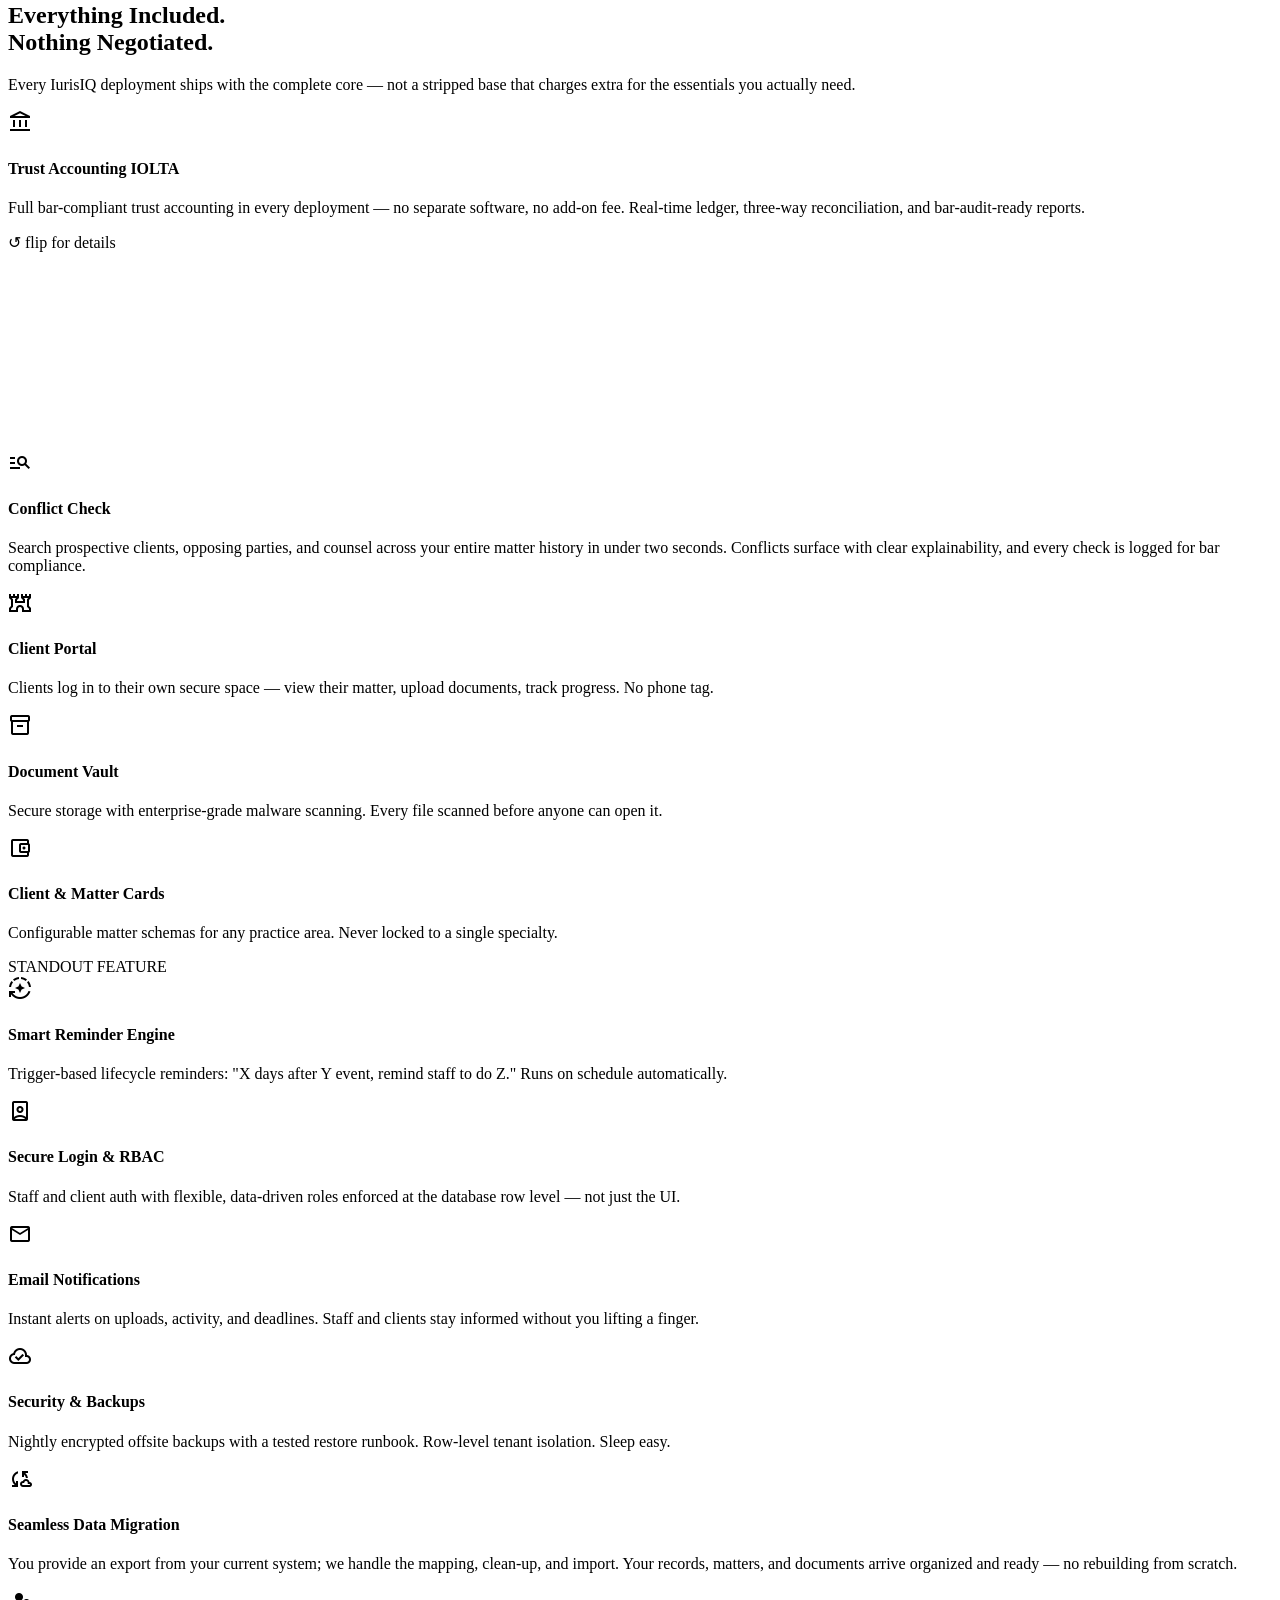
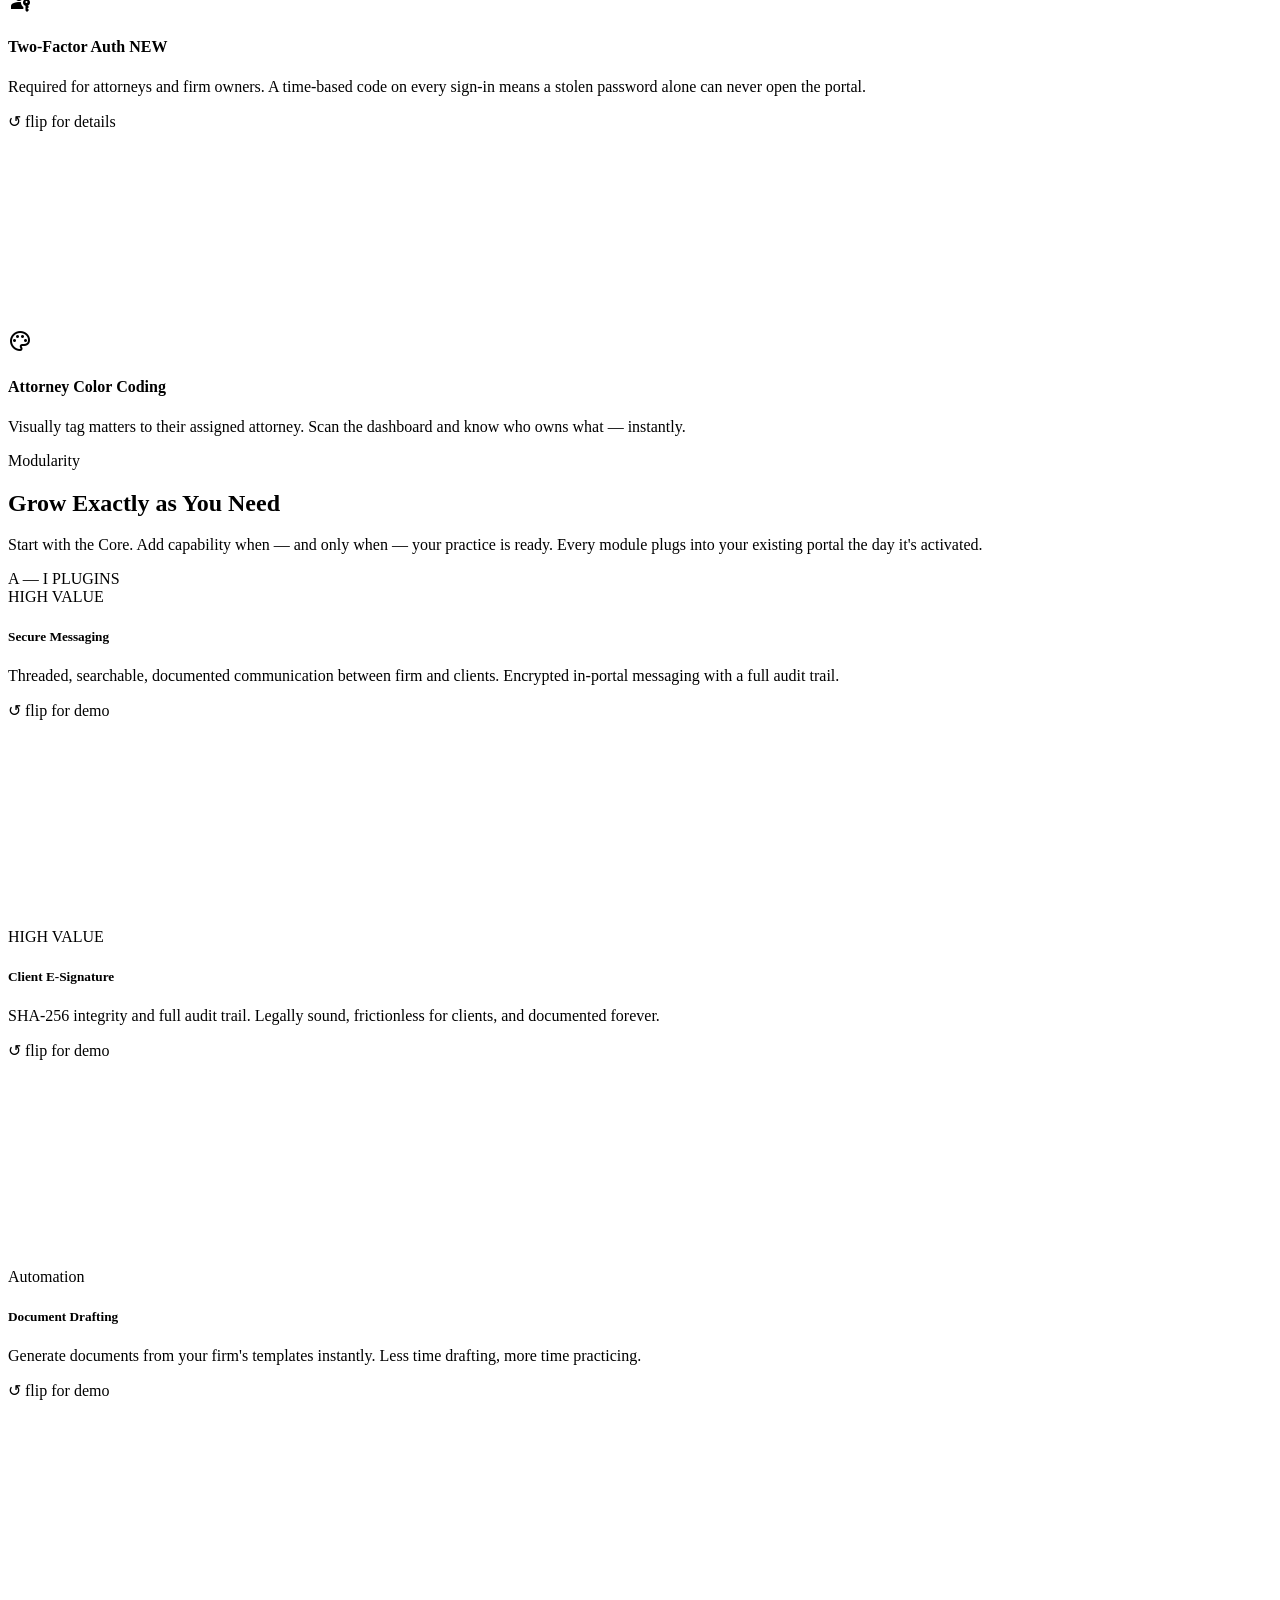
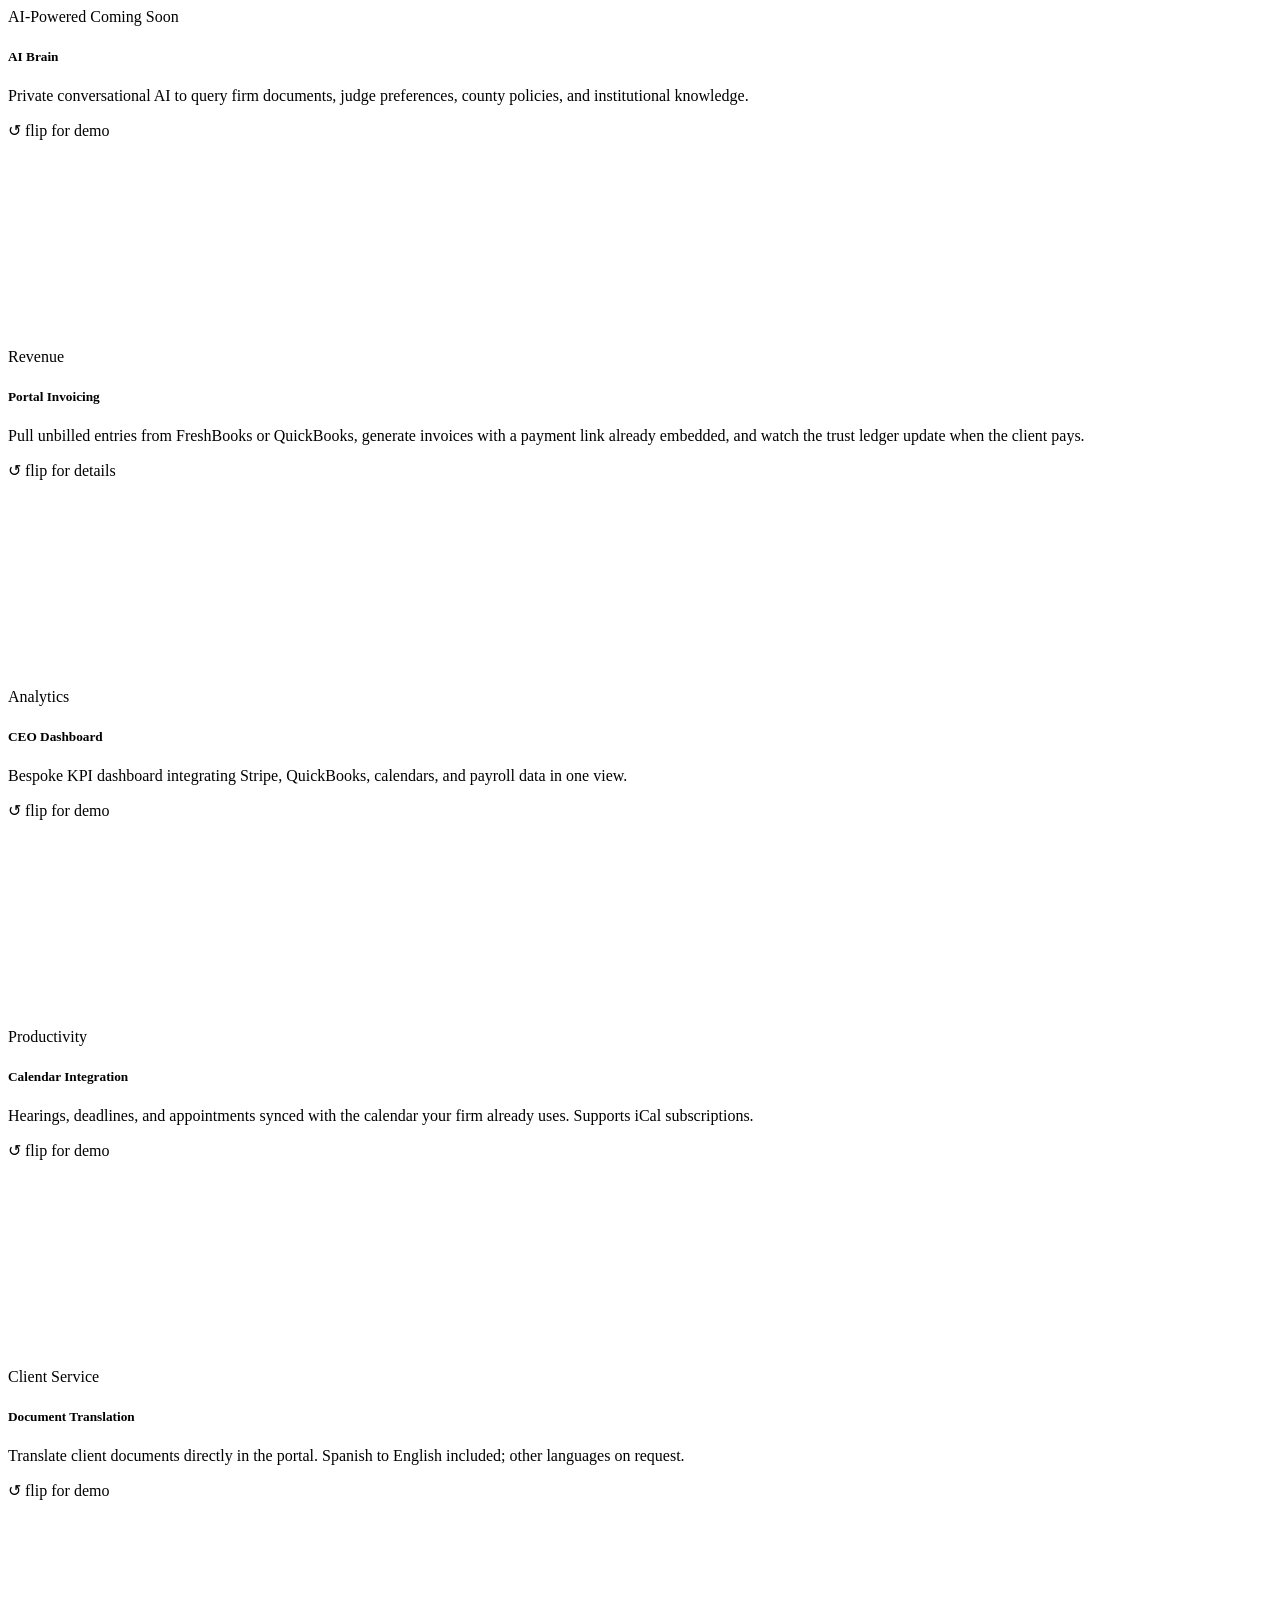
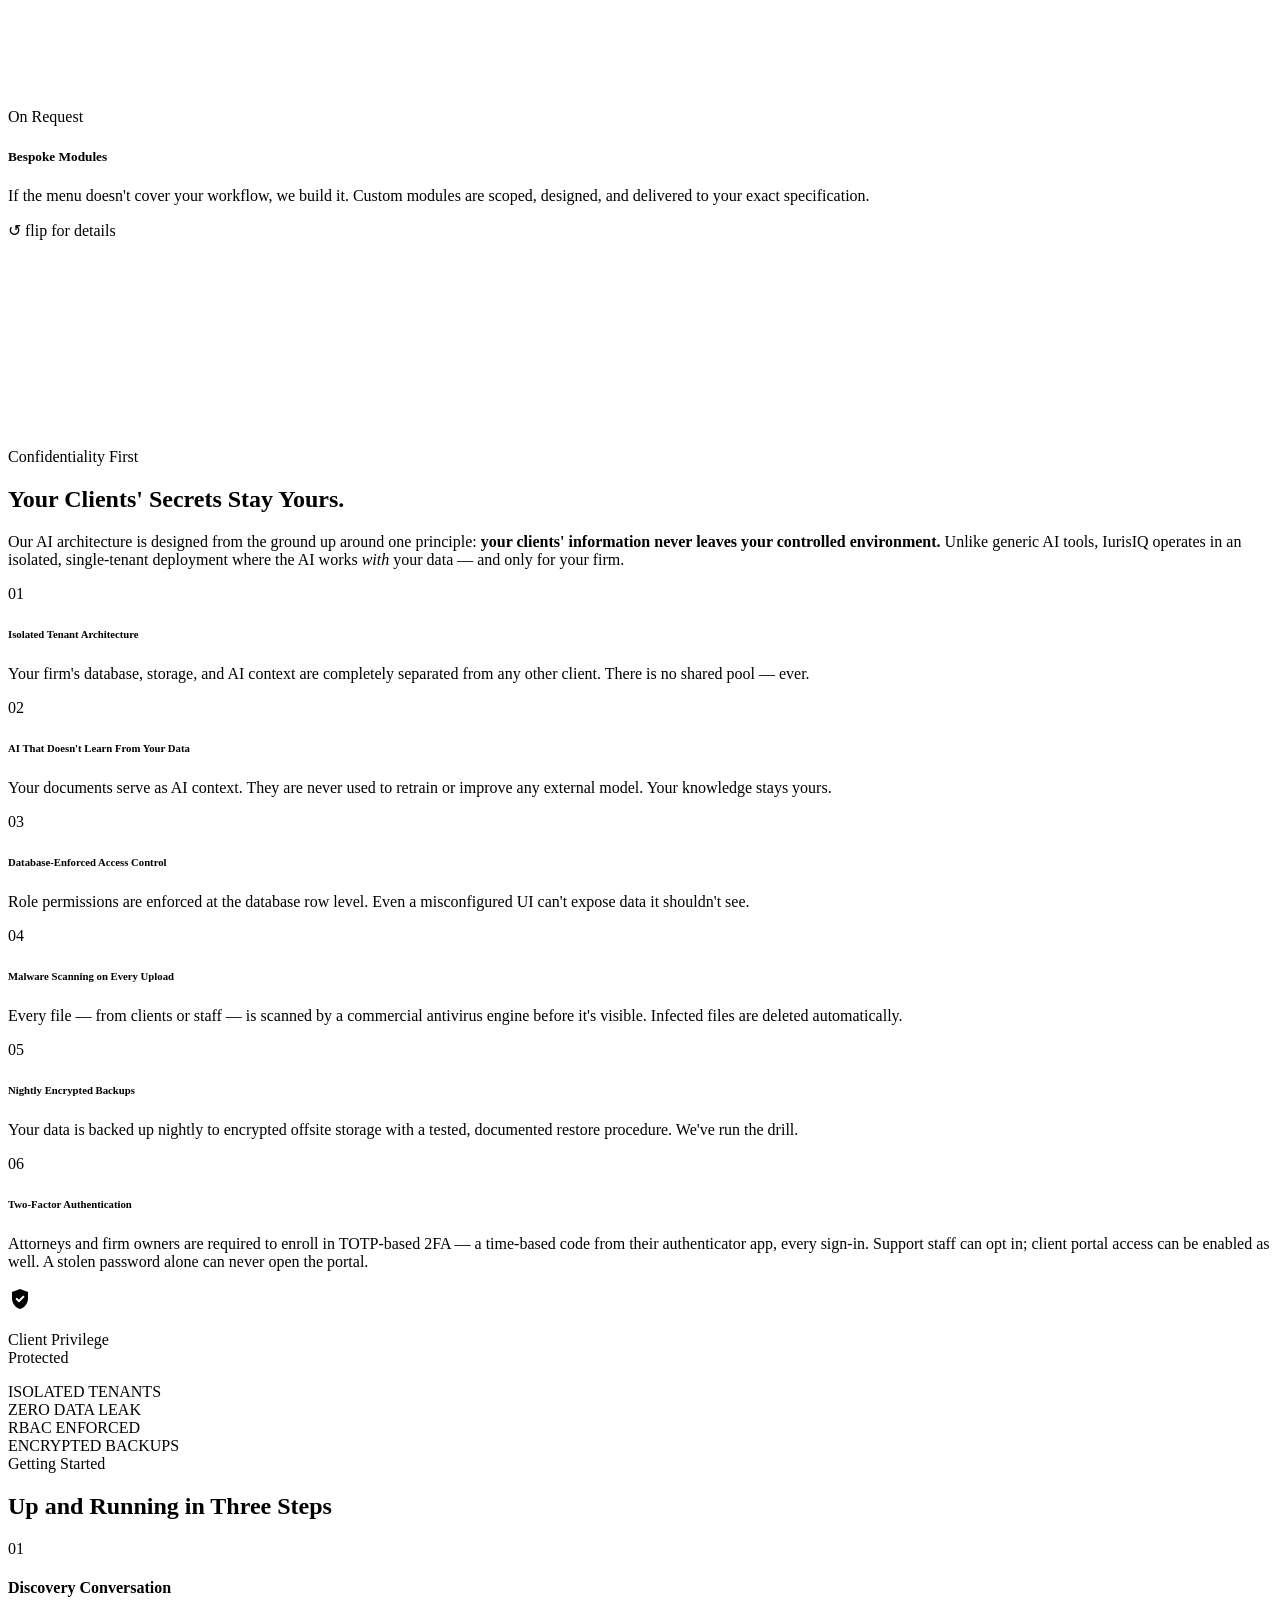
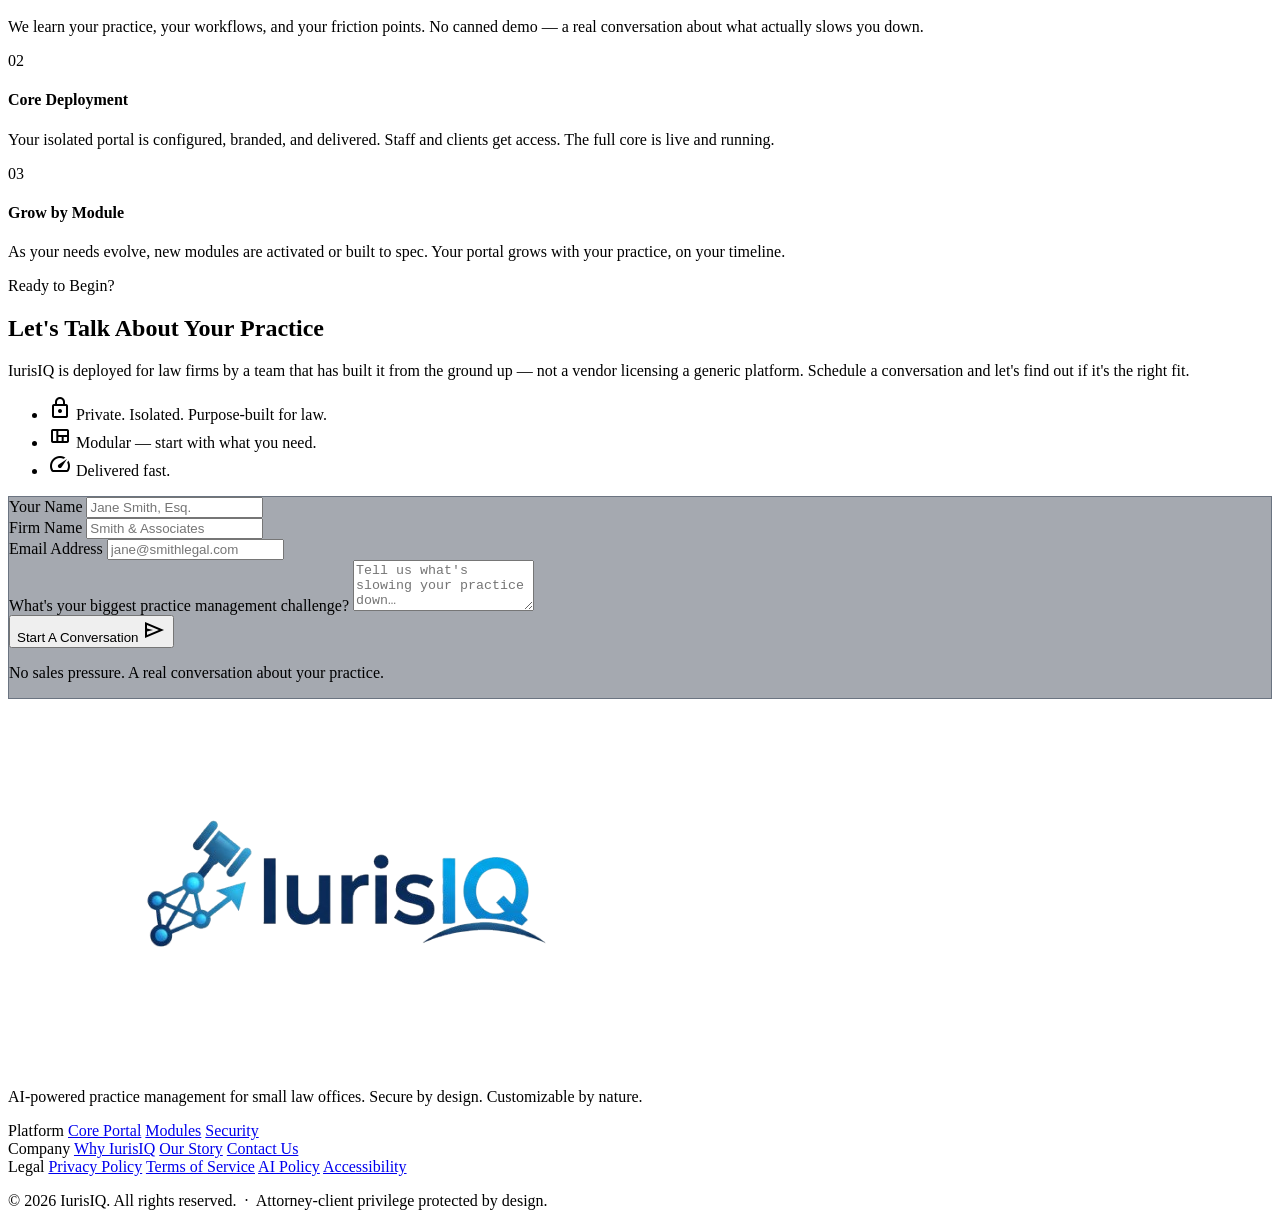
==== commit 53b0a376: "Replace Time & Billing module with Portal Invoicing Removes the unbuilt Time & Billing tile and repl" ====
--- a/index.html
+++ b/index.html
@@ -276,7 +276,7 @@
         <span class="px-3 py-1 bg-electric-blue/15 text-electric-blue rounded text-[10px] font-label-caps border border-electric-blue/30">Core Portal</span>
         <span class="px-3 py-1 bg-electric-blue/15 text-electric-blue rounded text-[10px] font-label-caps border border-electric-blue/30">Documents</span>
         <span class="px-3 py-1 bg-electric-blue/15 text-electric-blue rounded text-[10px] font-label-caps border border-electric-blue/30">Tasks</span>
-        <span class="px-3 py-1 bg-surface-container-high rounded text-[10px] font-label-caps border border-outline-variant text-on-surface-variant">Billing</span>
+        <span class="px-3 py-1 bg-surface-container-high rounded text-[10px] font-label-caps border border-outline-variant text-on-surface-variant">Invoicing</span>
         <span class="px-3 py-1 bg-surface-container-high rounded text-[10px] font-label-caps border border-outline-variant text-on-surface-variant">AI Brain</span>
         <span class="px-3 py-1 bg-gold/20 text-gold-light rounded text-[10px] font-label-caps border border-gold/30">+ Custom</span>
       </div>
@@ -608,19 +608,18 @@
       </div>
     </div>
 
-    <!-- Module E — Time & Billing -->
+    <!-- Module G — Portal Invoicing -->
     <div class="flip-tile group">
       <div class="flip-tile-inner">
         <div class="flip-face p-8 bg-surface group-hover:bg-surface-container transition-colors flex flex-col">
-          <div class="flex justify-between items-center mb-6">
+          <div class="mb-6">
             <span class="font-label-caps text-[10px] text-tertiary bg-tertiary/10 px-2 py-1 rounded uppercase">Revenue</span>
-            <span class="font-label-caps text-[9px] text-gold-light bg-gold/20 border border-gold/30 px-2 py-1 rounded uppercase">Coming Soon</span>
-          </div>
-          <h5 class="font-headline-lg text-title-md mb-4">Time &amp; Billing</h5>
-          <p class="font-body-sm text-on-surface-variant">Start/stop timers tied to matters, exports to QuickBooks. Never lose a billable hour to a forgotten entry.</p>
+          </div>
+          <h5 class="font-headline-lg text-title-md mb-4">Portal Invoicing</h5>
+          <p class="font-body-sm text-on-surface-variant">Pull unbilled entries from FreshBooks or QuickBooks, generate invoices with a payment link already embedded, and watch the trust ledger update when the client pays.</p>
           <div class="flex items-center gap-1.5 mt-auto pt-6 text-on-surface-variant/25 select-none">
             <span class="text-sm leading-none">↺</span>
-            <span class="font-label-caps text-[9px] uppercase tracking-widest">flip for demo</span>
+            <span class="font-label-caps text-[9px] uppercase tracking-widest">flip for details</span>
           </div>
         </div>
         <div class="flip-face flip-back p-5 bg-surface-container flex flex-col">
@@ -628,14 +627,13 @@
             <span class="font-label-caps text-[9px] text-tertiary bg-tertiary/10 px-2 py-0.5 rounded uppercase">Revenue</span>
             <span class="font-label-caps text-[9px] text-on-surface-variant/35 uppercase select-none">↺ flip back</span>
           </div>
-          <h6 class="font-headline-lg text-[14px] font-semibold mb-1 text-on-surface">Time &amp; Billing</h6>
-          <span class="font-label-caps text-[9px] text-gold-light bg-gold/20 border border-gold/30 px-2 py-0.5 rounded uppercase mb-2 self-start">In active development</span>
-          <p class="text-[11px] font-body-sm text-on-surface-variant/60 italic mb-3">The most preventable revenue loss is time never captured.</p>
+          <h6 class="font-headline-lg text-[14px] font-semibold mb-1 text-on-surface">Portal Invoicing</h6>
+          <p class="text-[11px] font-body-sm text-on-surface-variant/60 italic mb-3">The bridge between your accounting software and your payment processor.</p>
           <ul class="space-y-1.5 text-[12px] font-body-sm text-on-surface-variant">
-            <li class="flex gap-2"><span class="text-tertiary shrink-0">→</span>One-tap start/stop timers linked to matters and tasks</li>
-            <li class="flex gap-2"><span class="text-tertiary shrink-0">→</span>Automatic time capture available across the platform</li>
-            <li class="flex gap-2"><span class="text-tertiary shrink-0">→</span>Direct QuickBooks export or built-in invoice generation</li>
-            <li class="flex gap-2"><span class="text-tertiary shrink-0">→</span>Attorney-by-attorney breakdowns for firm visibility</li>
+            <li class="flex gap-2"><span class="text-tertiary shrink-0">→</span>Pulls unbilled time from FreshBooks or QuickBooks — no re-entry</li>
+            <li class="flex gap-2"><span class="text-tertiary shrink-0">→</span>Select entries, click Generate — invoice created in your accounting system</li>
+            <li class="flex gap-2"><span class="text-tertiary shrink-0">→</span>Payment link auto-fetched from your processor (Clover, Confido, and more)</li>
+            <li class="flex gap-2"><span class="text-tertiary shrink-0">→</span>Client pays → webhook fires → trust ledger updates automatically</li>
           </ul>
         </div>
       </div>
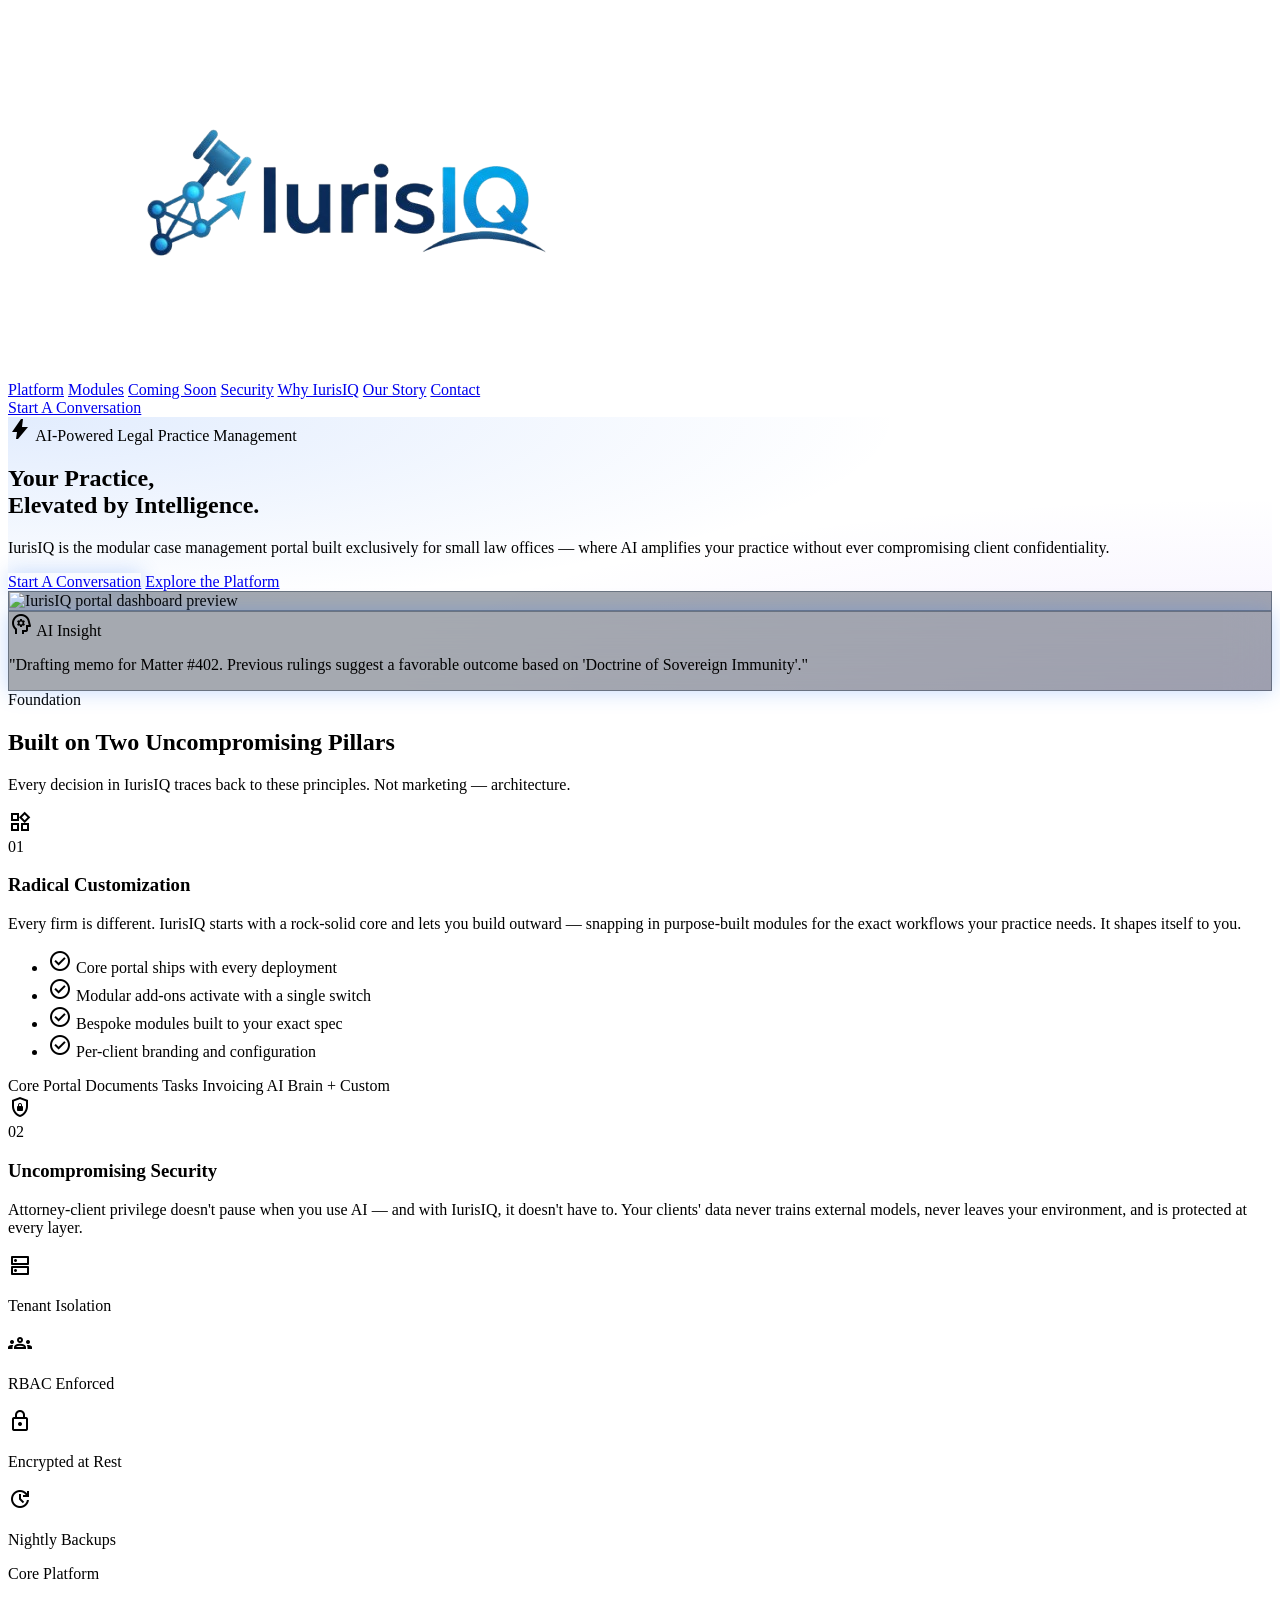
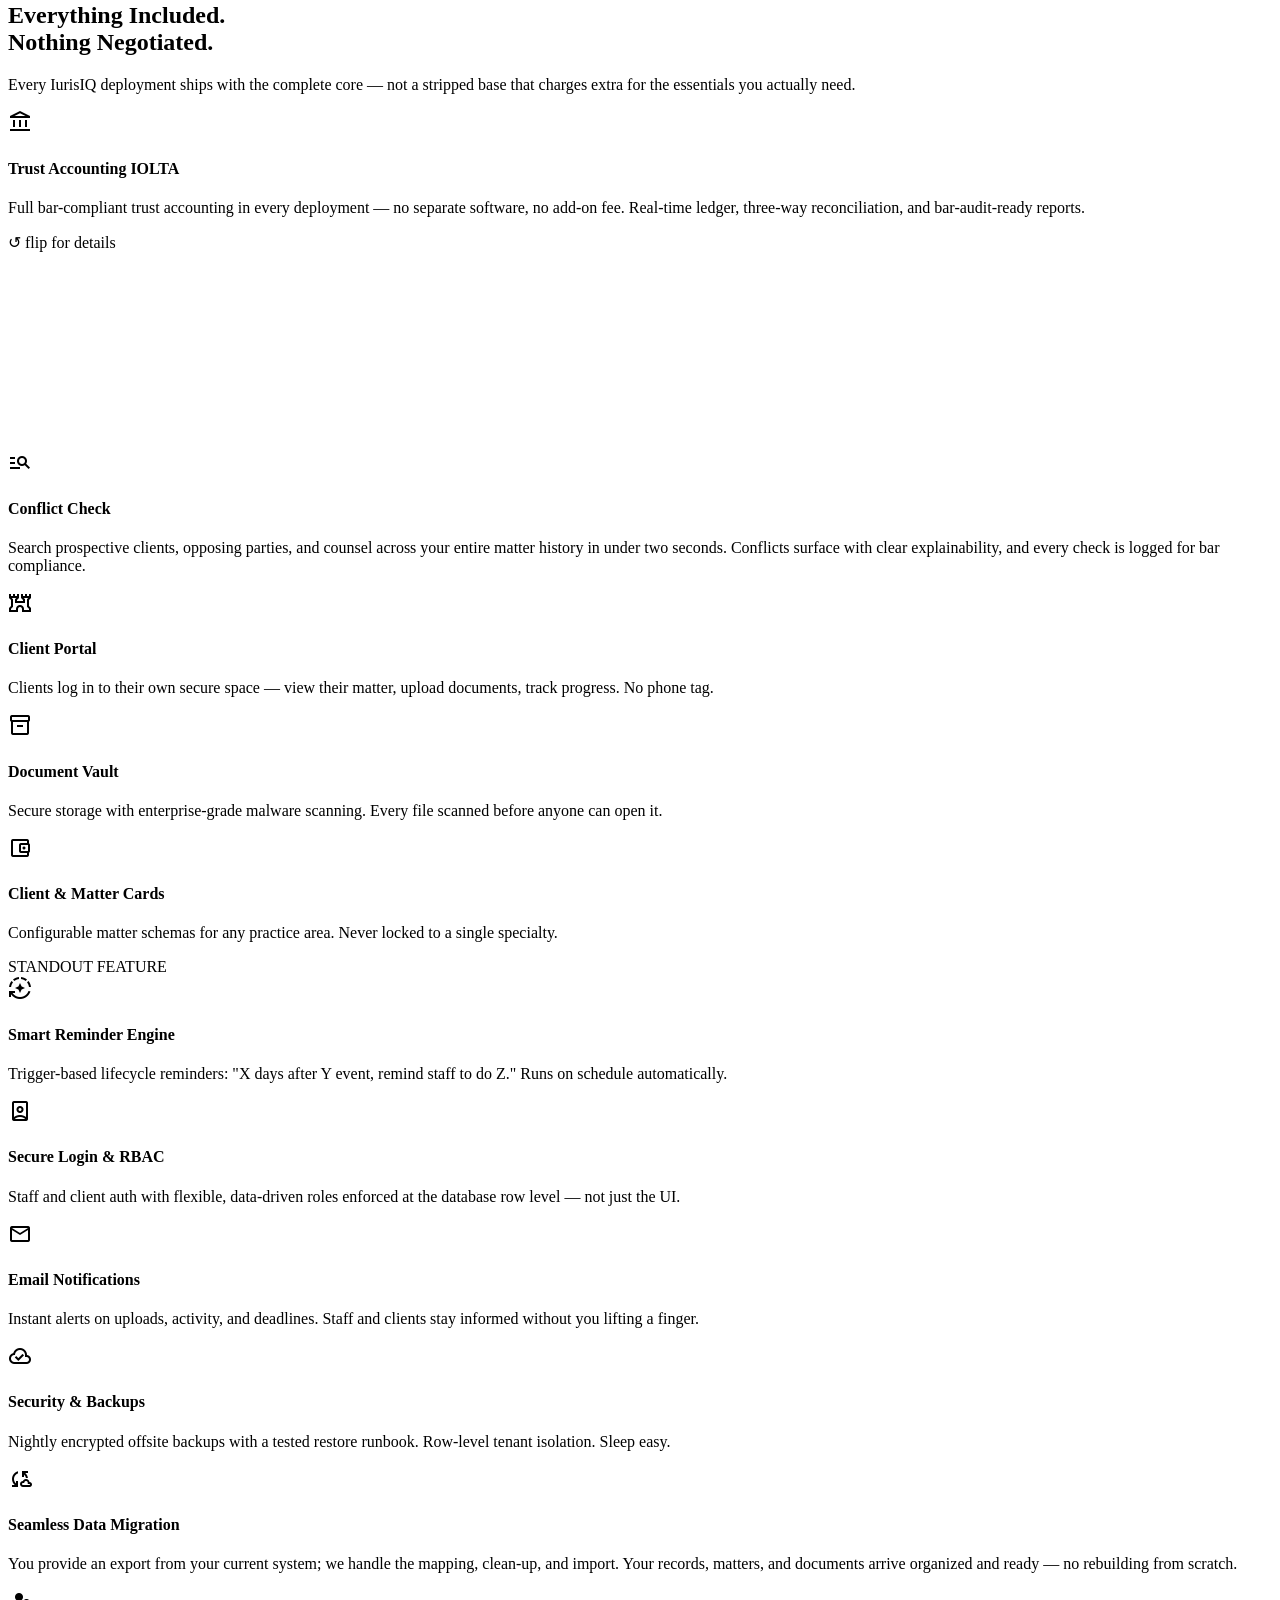
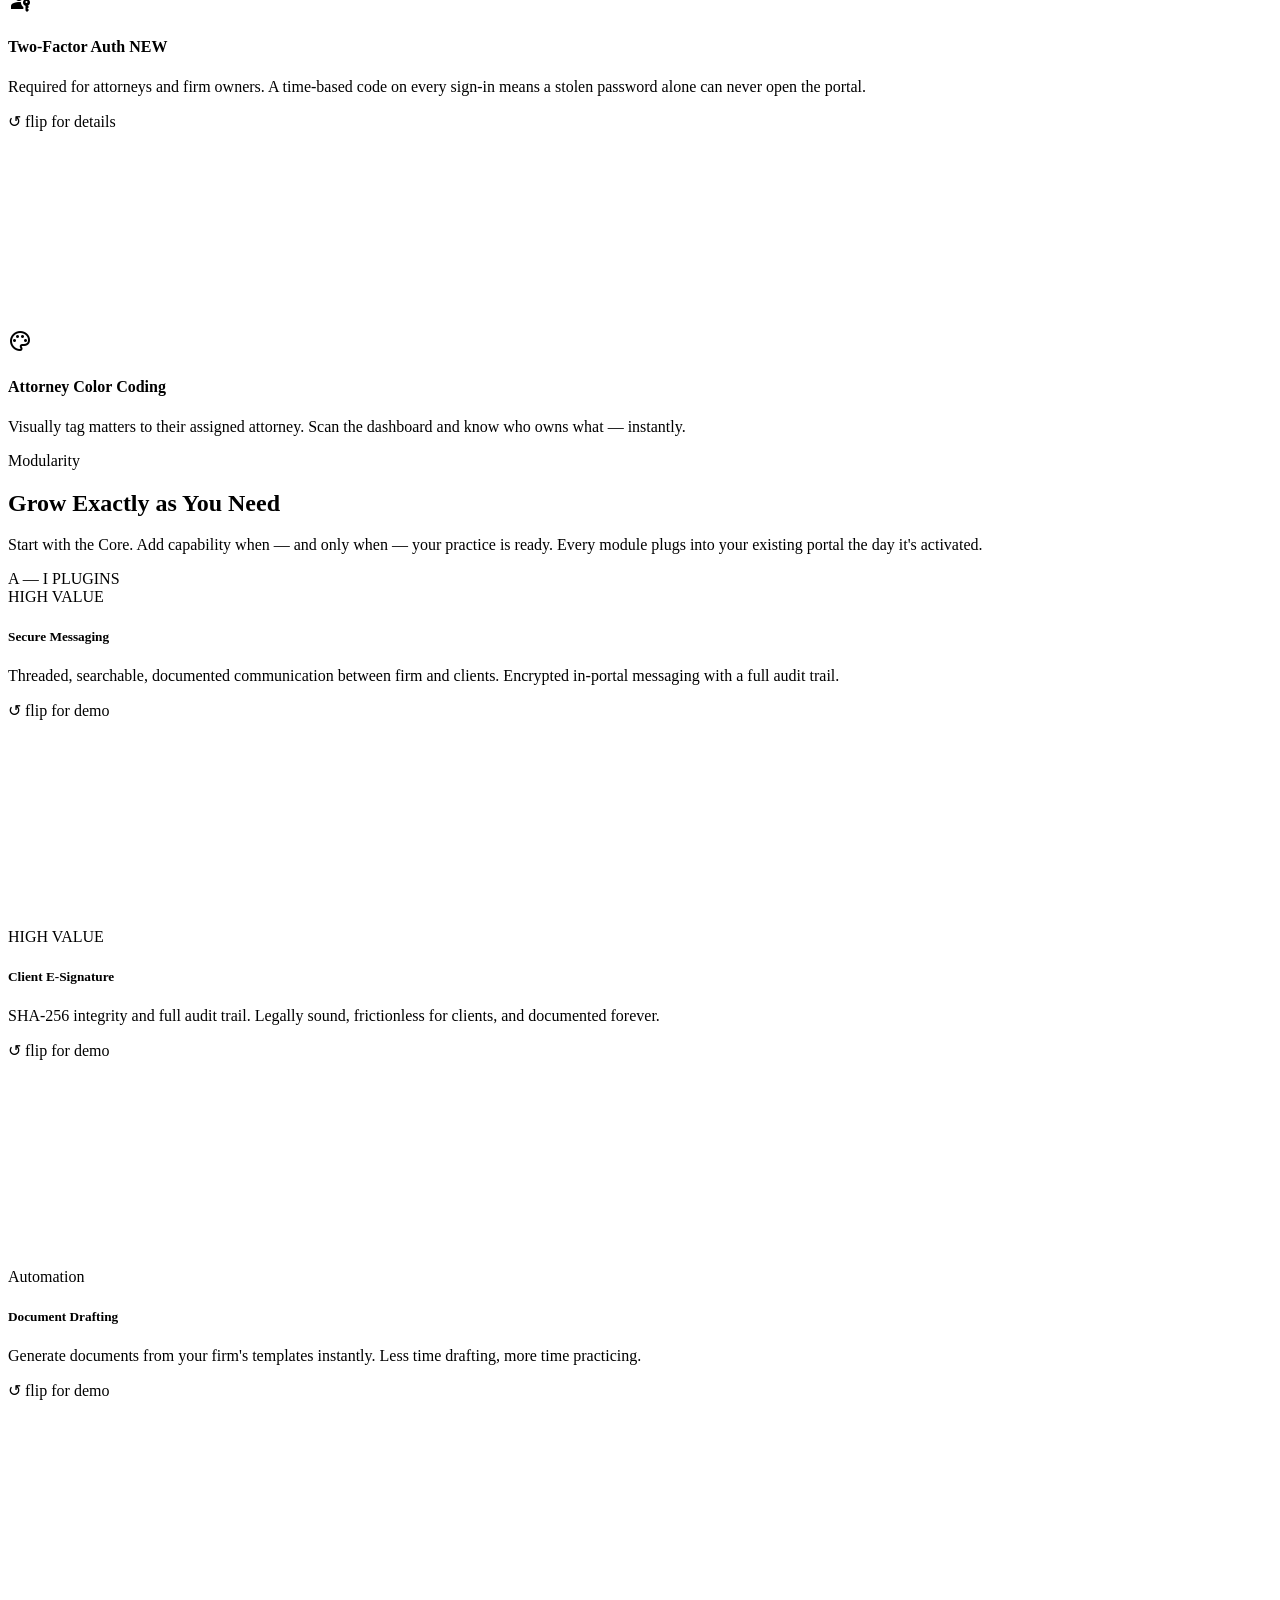
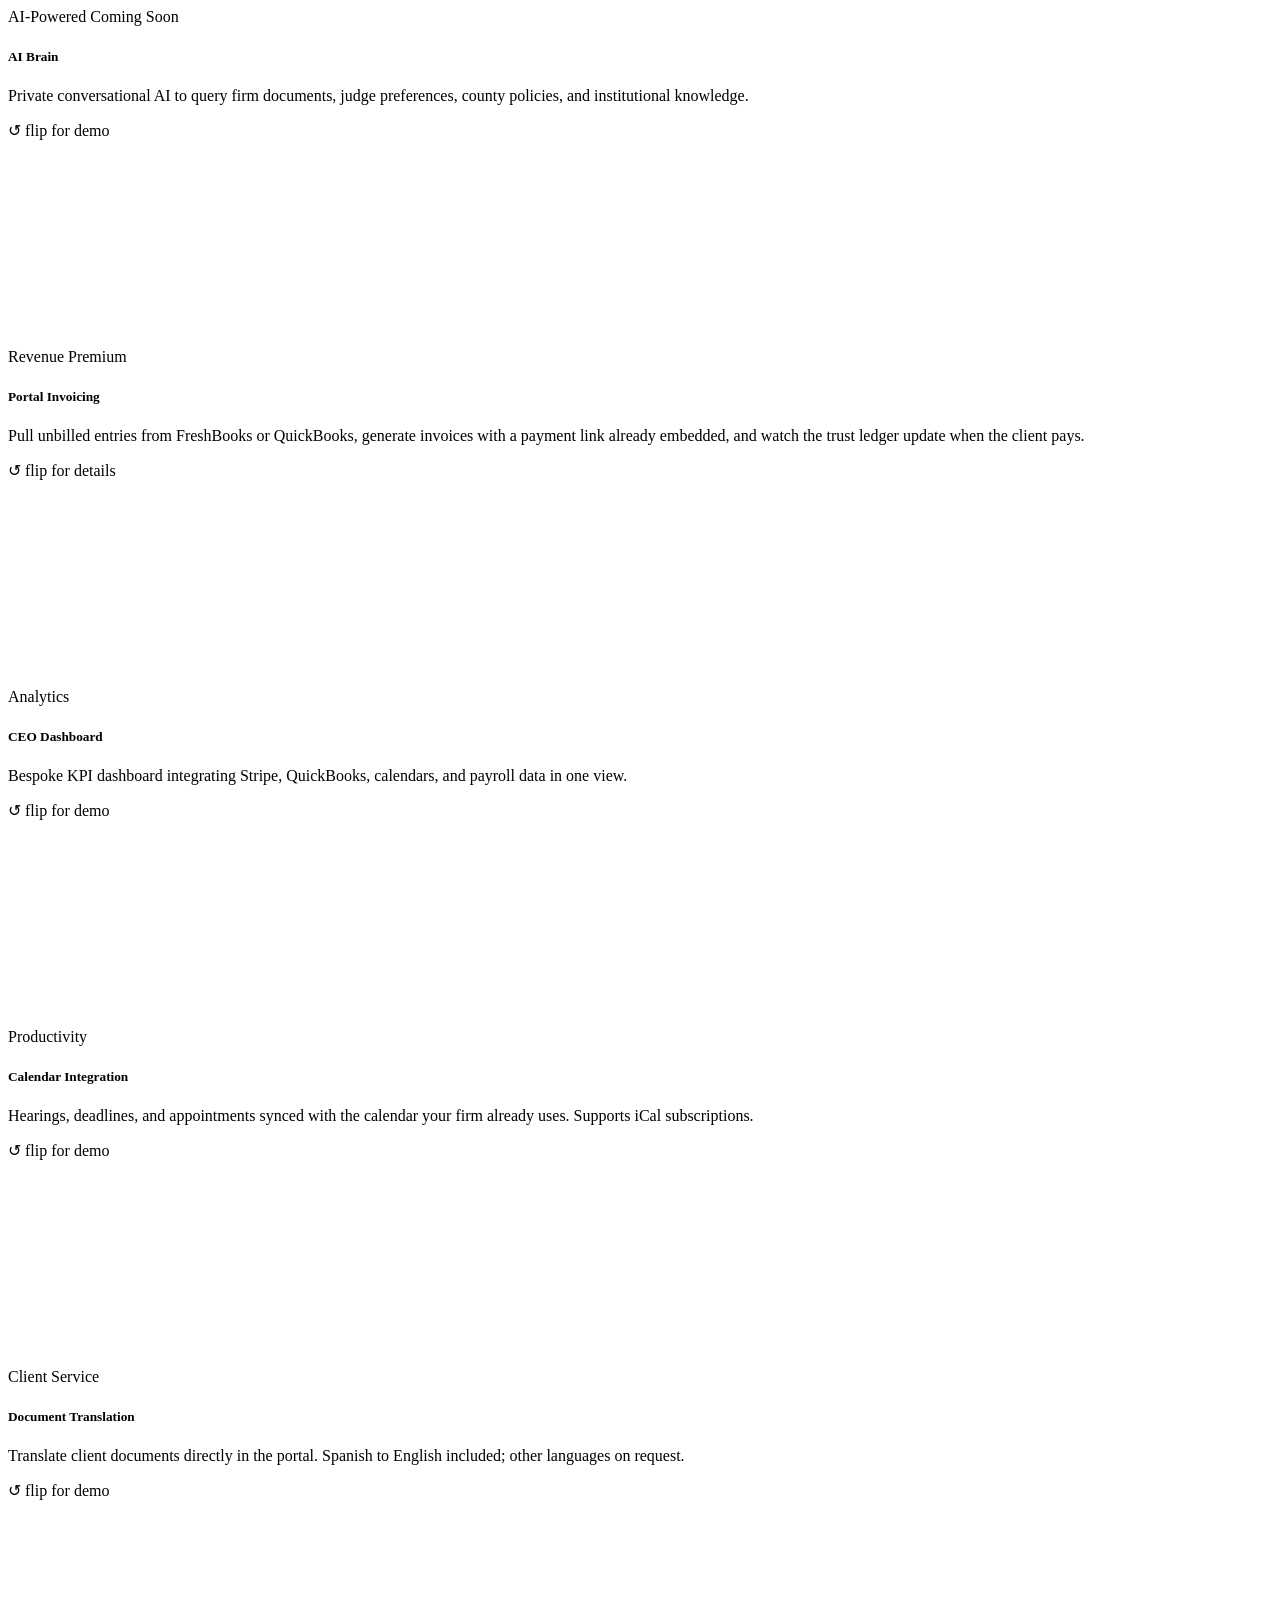
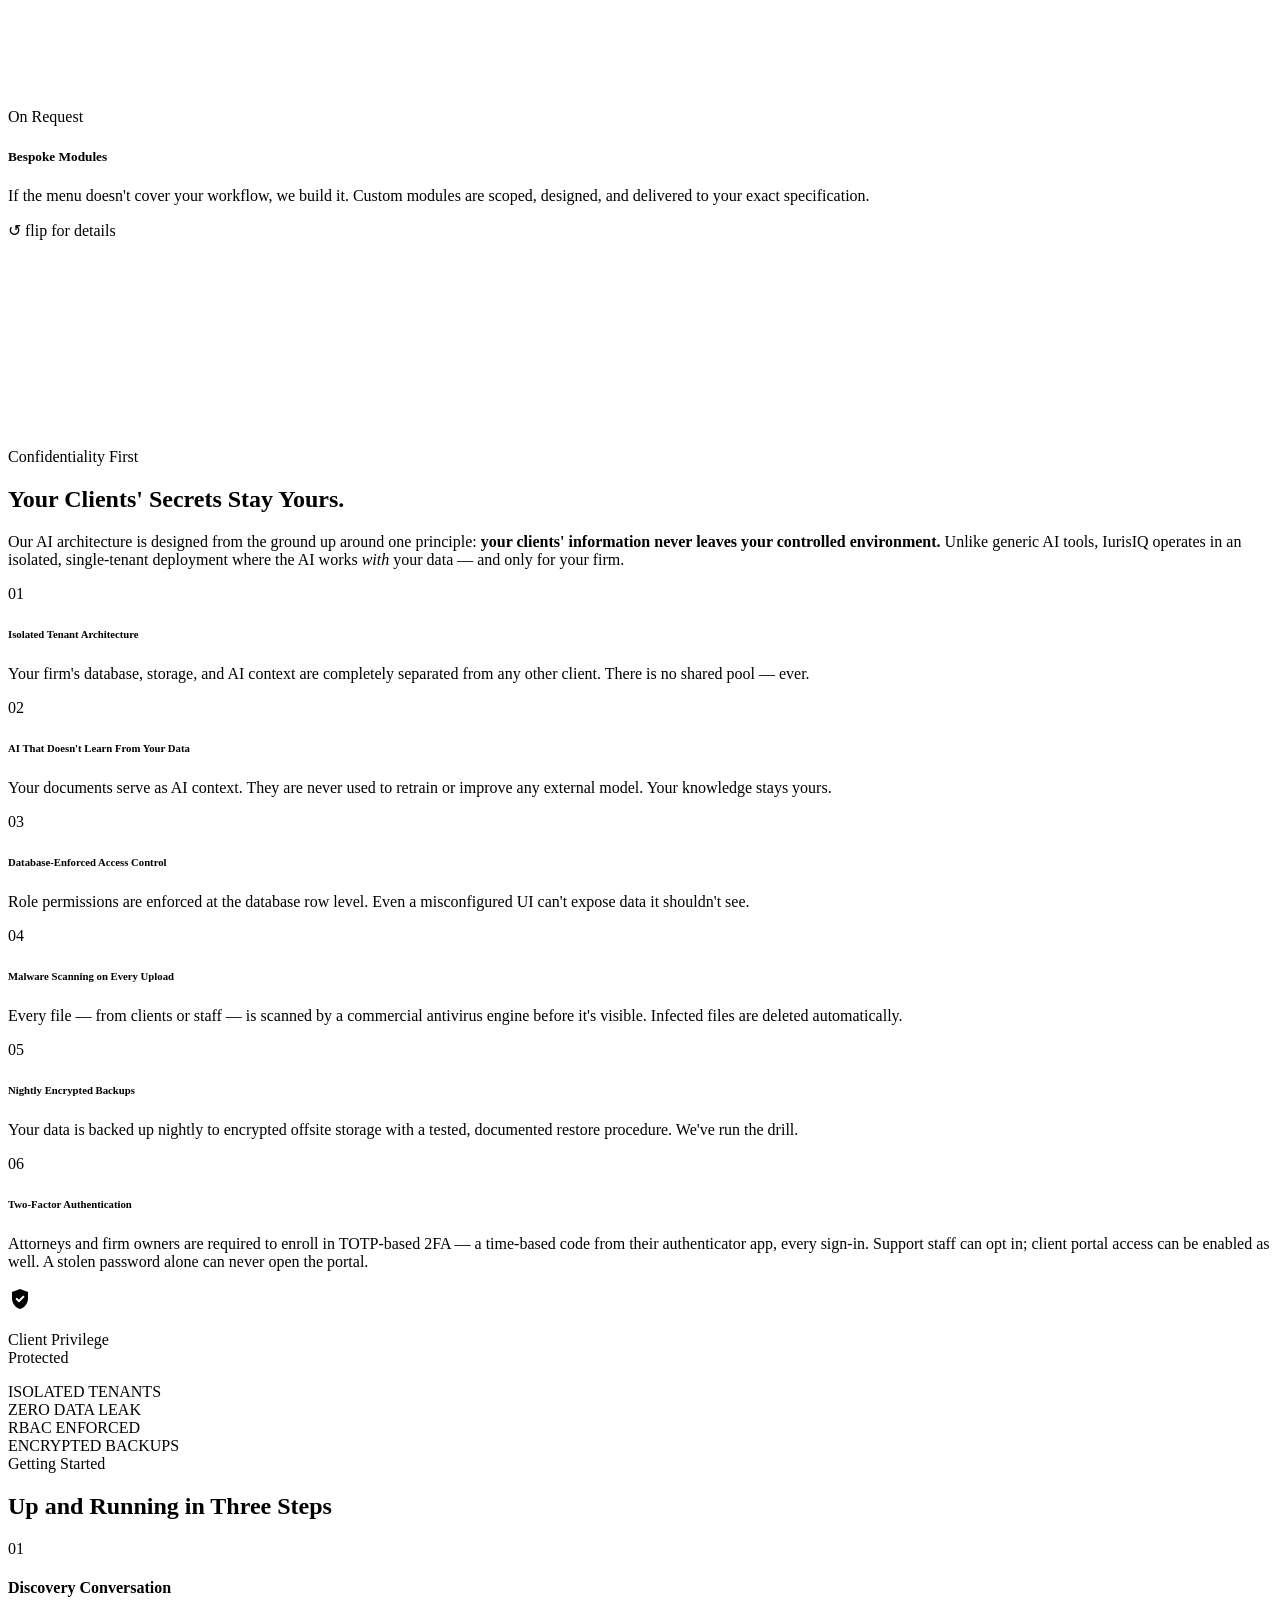
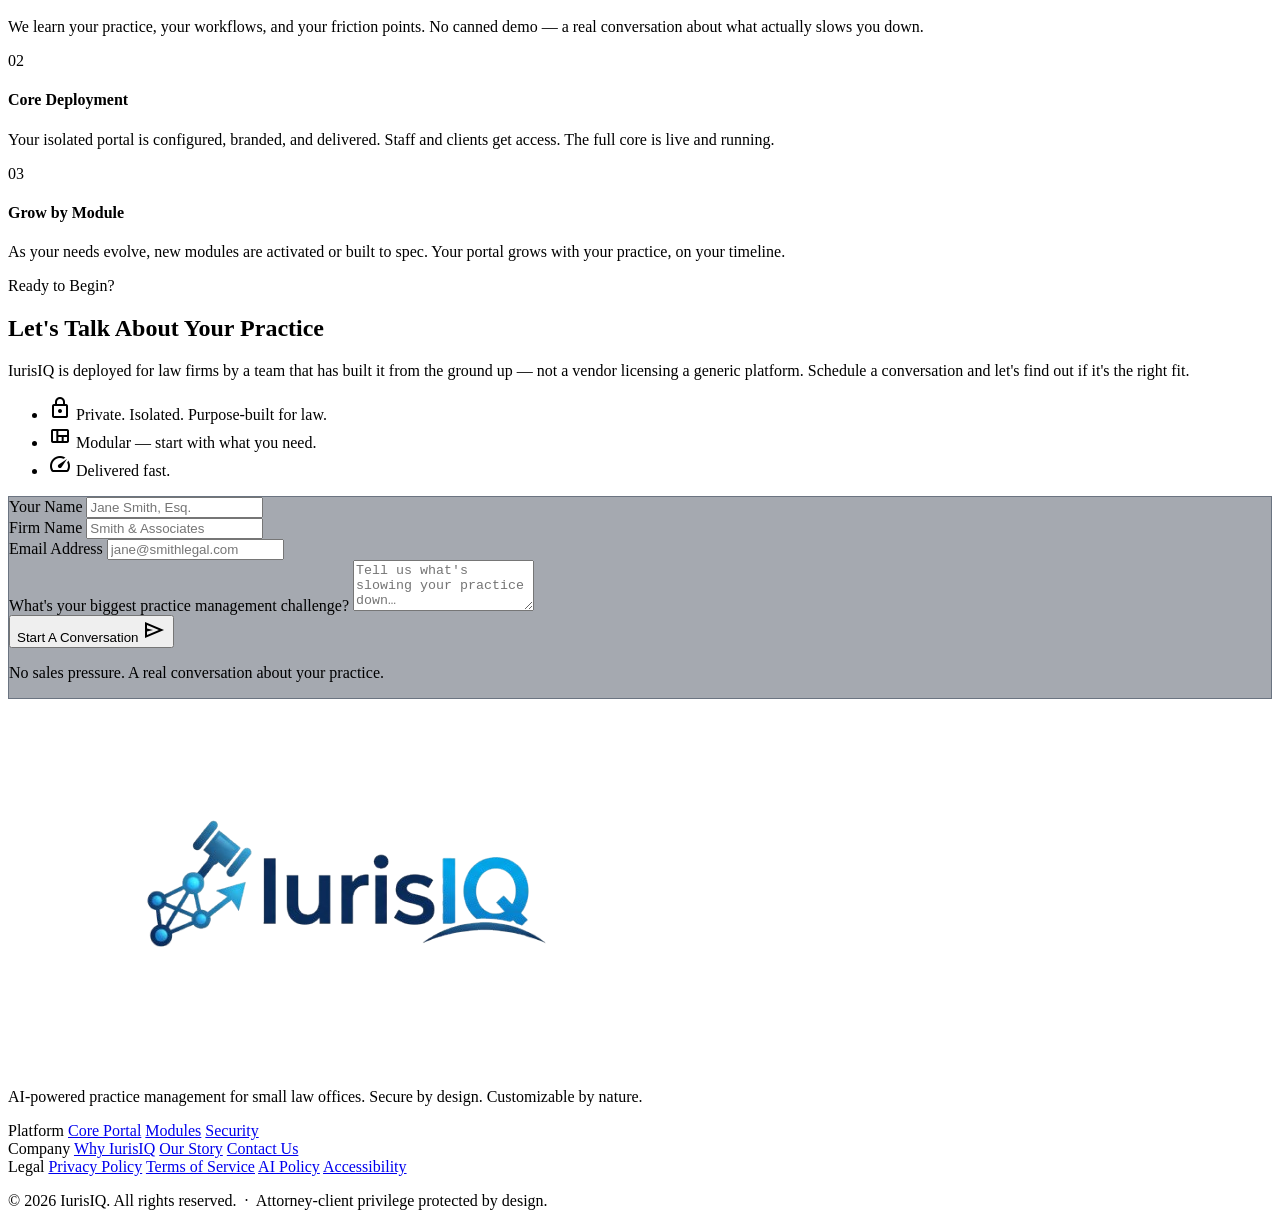
==== commit d35f1df0: "Mark Portal Invoicing as Premium Adds a gold Premium badge to the Portal Invoicing module tile on bo" ====
--- a/index.html
+++ b/index.html
@@ -612,8 +612,9 @@
     <div class="flip-tile group">
       <div class="flip-tile-inner">
         <div class="flip-face p-8 bg-surface group-hover:bg-surface-container transition-colors flex flex-col">
-          <div class="mb-6">
+          <div class="flex justify-between items-center mb-6">
             <span class="font-label-caps text-[10px] text-tertiary bg-tertiary/10 px-2 py-1 rounded uppercase">Revenue</span>
+            <span class="font-label-caps text-[9px] text-gold-light bg-gold/20 border border-gold/30 px-2 py-1 rounded uppercase">Premium</span>
           </div>
           <h5 class="font-headline-lg text-title-md mb-4">Portal Invoicing</h5>
           <p class="font-body-sm text-on-surface-variant">Pull unbilled entries from FreshBooks or QuickBooks, generate invoices with a payment link already embedded, and watch the trust ledger update when the client pays.</p>
@@ -625,7 +626,7 @@
         <div class="flip-face flip-back p-5 bg-surface-container flex flex-col">
           <div class="flex justify-between items-center mb-4">
             <span class="font-label-caps text-[9px] text-tertiary bg-tertiary/10 px-2 py-0.5 rounded uppercase">Revenue</span>
-            <span class="font-label-caps text-[9px] text-on-surface-variant/35 uppercase select-none">↺ flip back</span>
+            <span class="font-label-caps text-[9px] text-gold-light bg-gold/20 border border-gold/30 px-1.5 py-0.5 rounded uppercase">Premium</span>
           </div>
           <h6 class="font-headline-lg text-[14px] font-semibold mb-1 text-on-surface">Portal Invoicing</h6>
           <p class="text-[11px] font-body-sm text-on-surface-variant/60 italic mb-3">The bridge between your accounting software and your payment processor.</p>
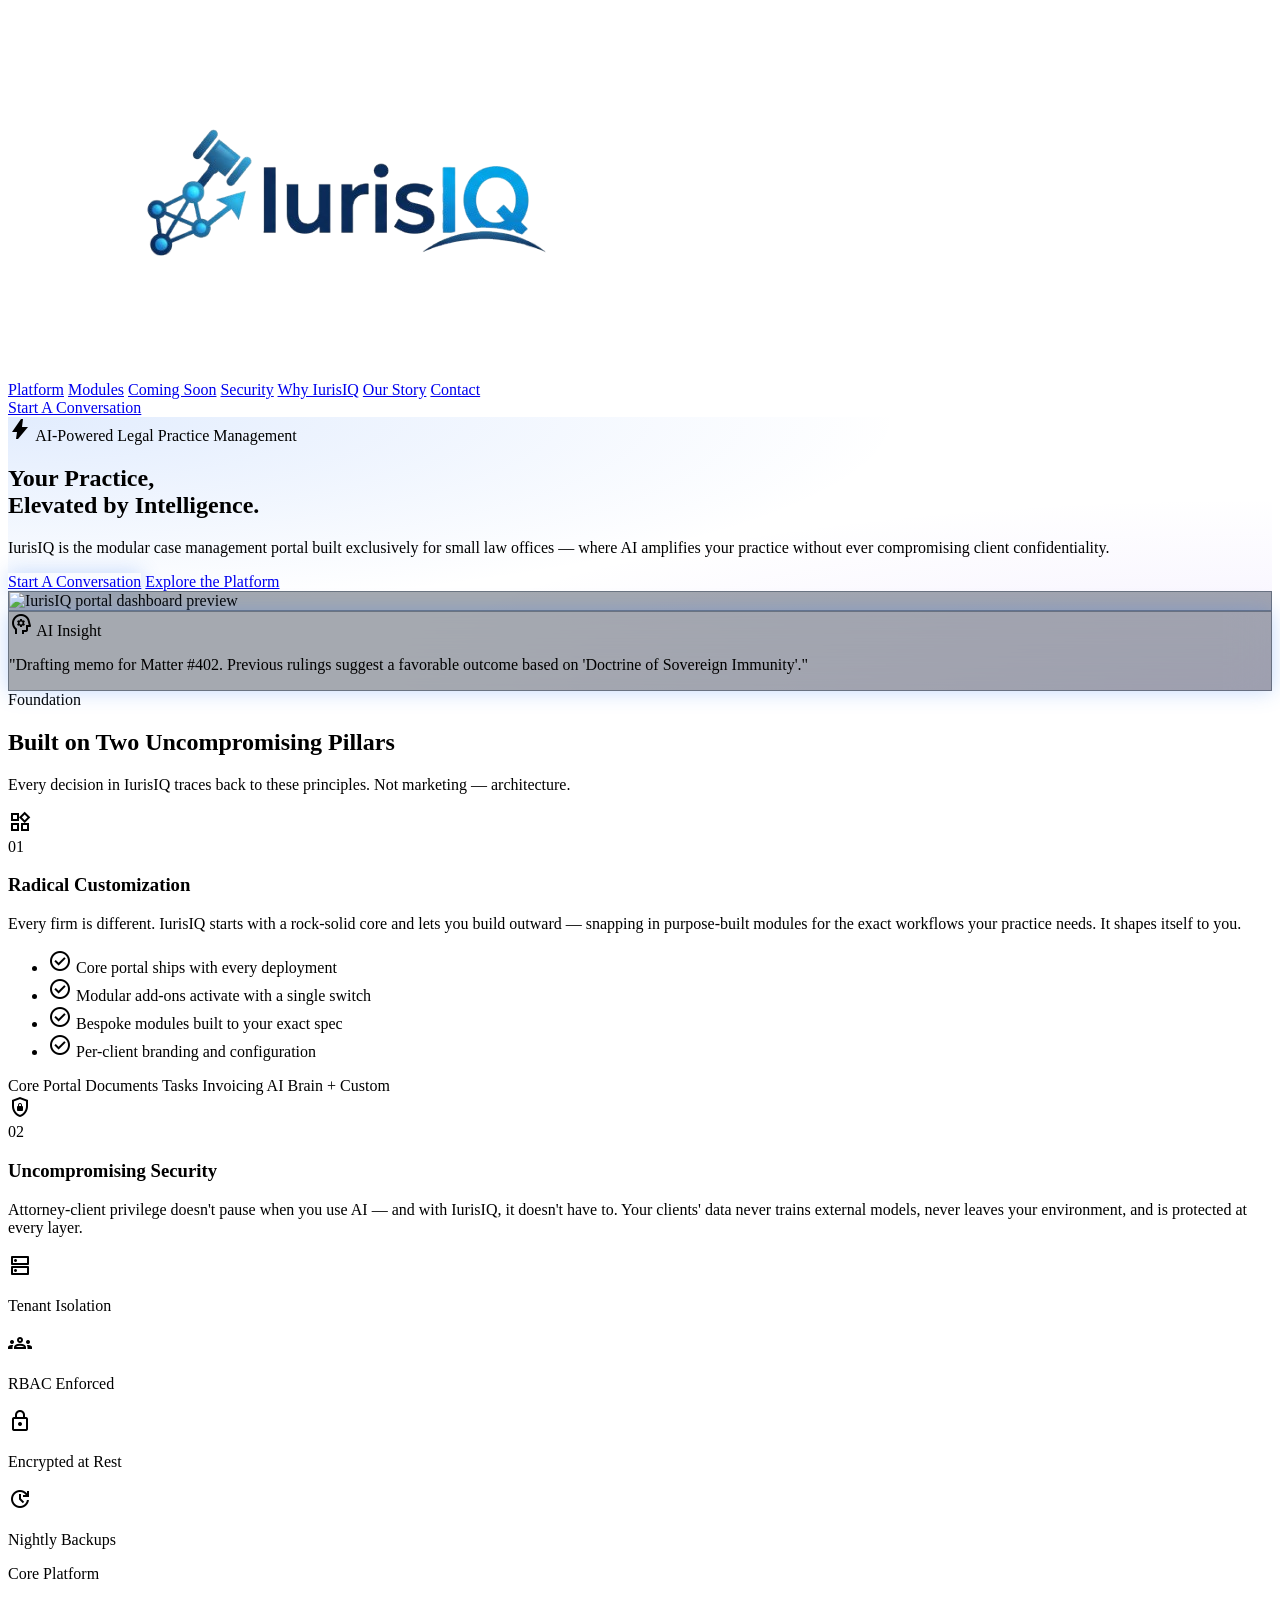
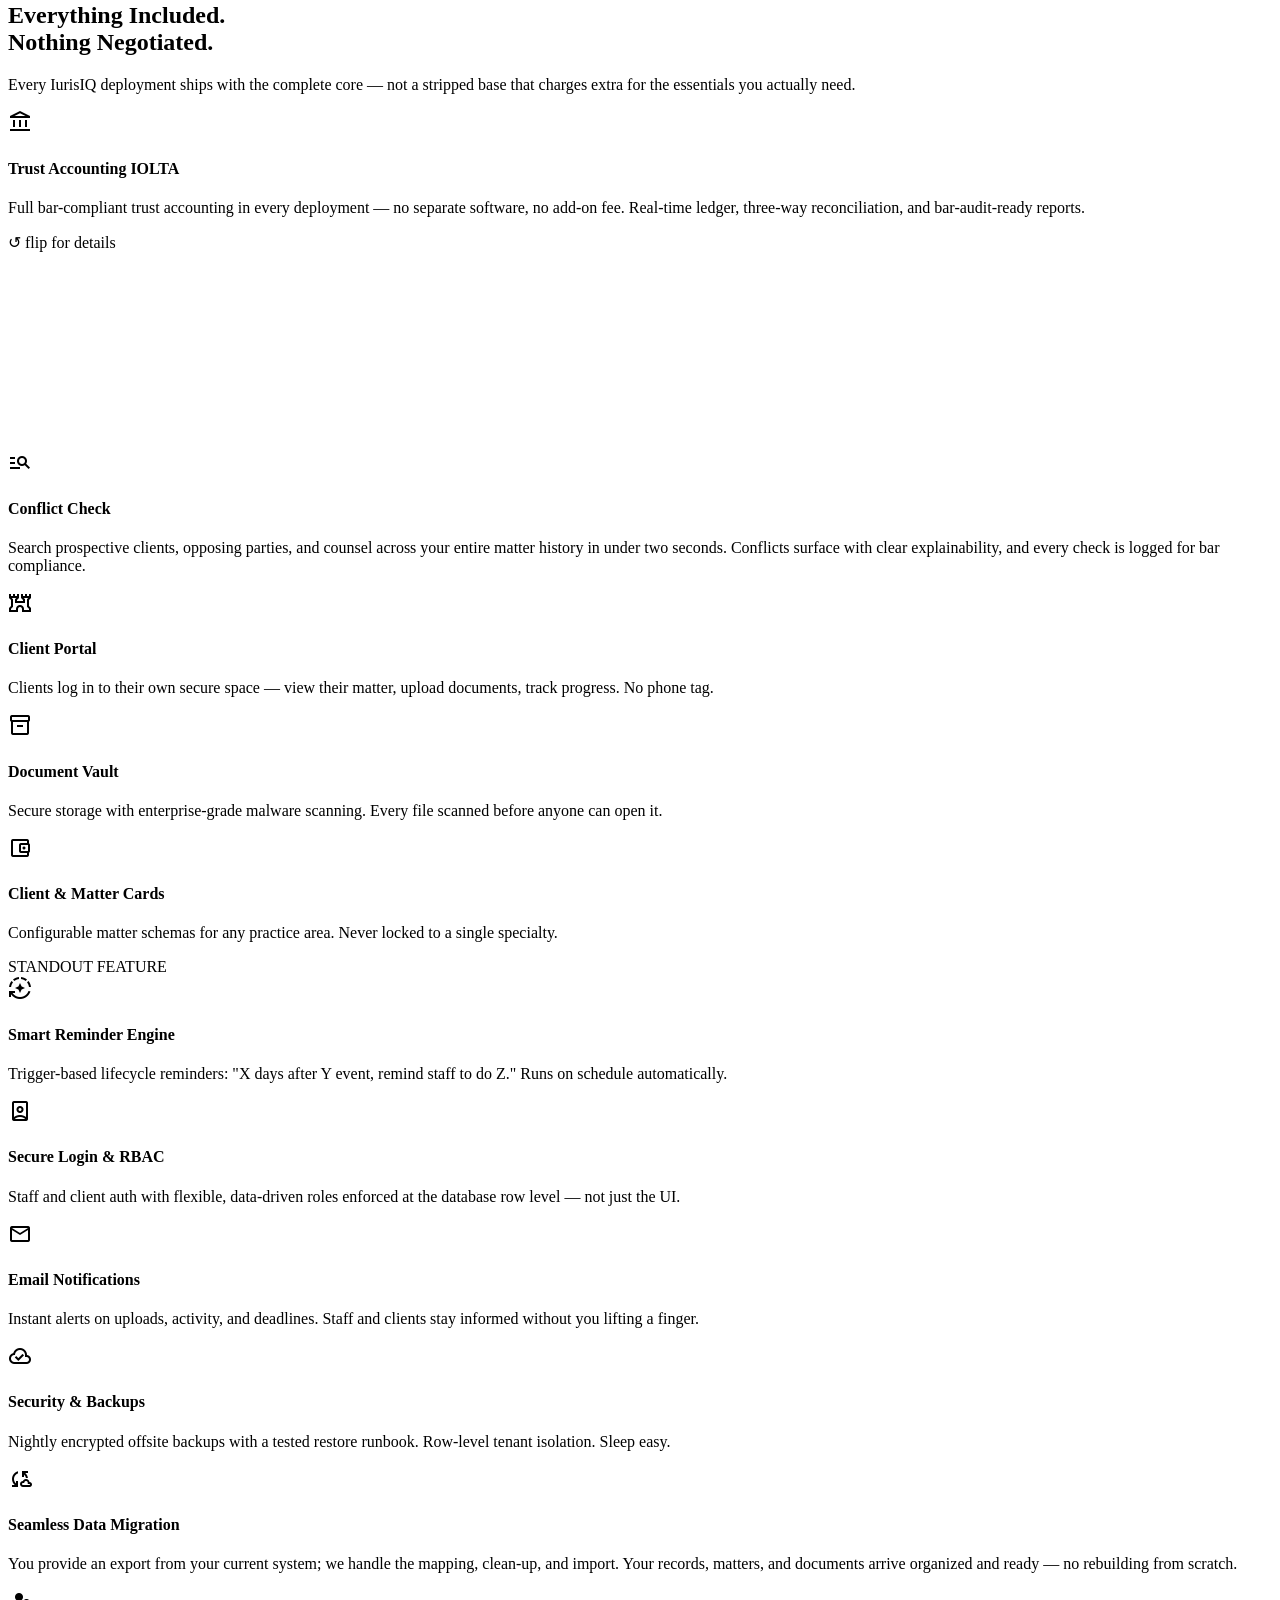
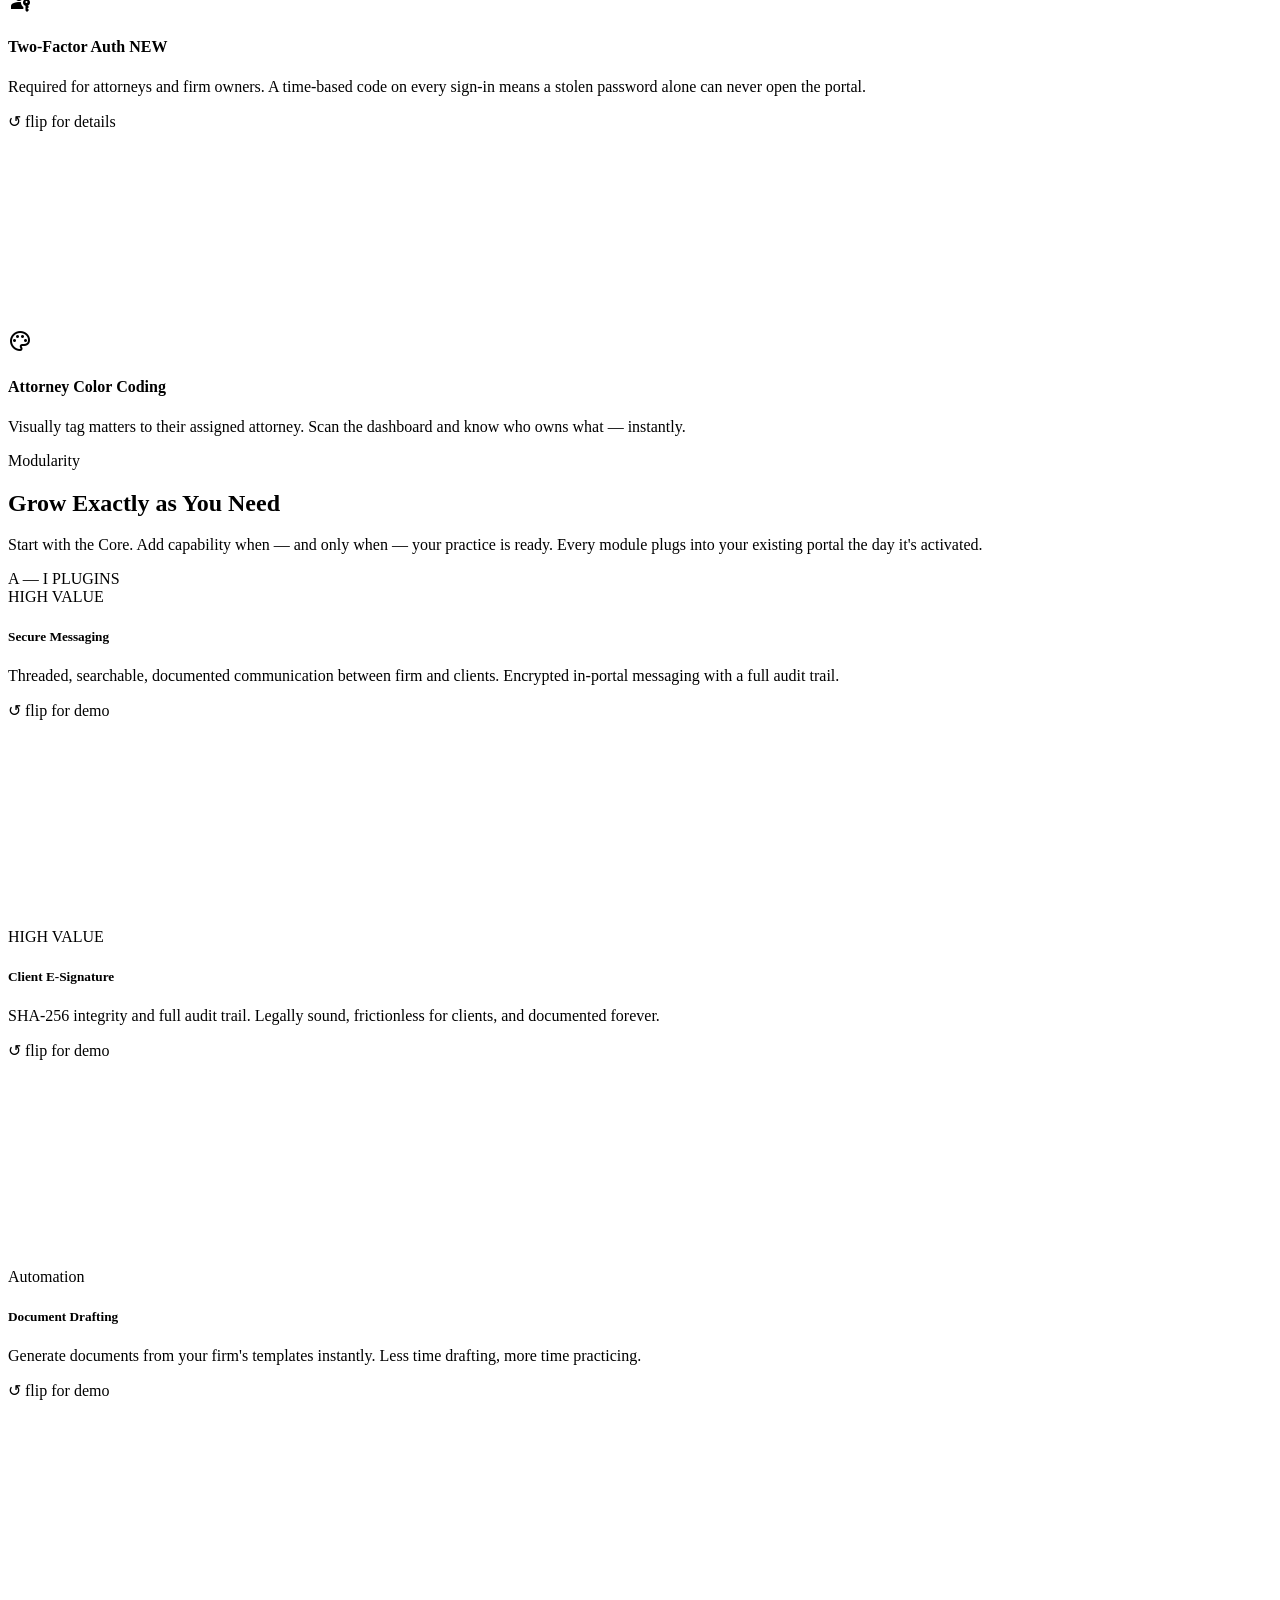
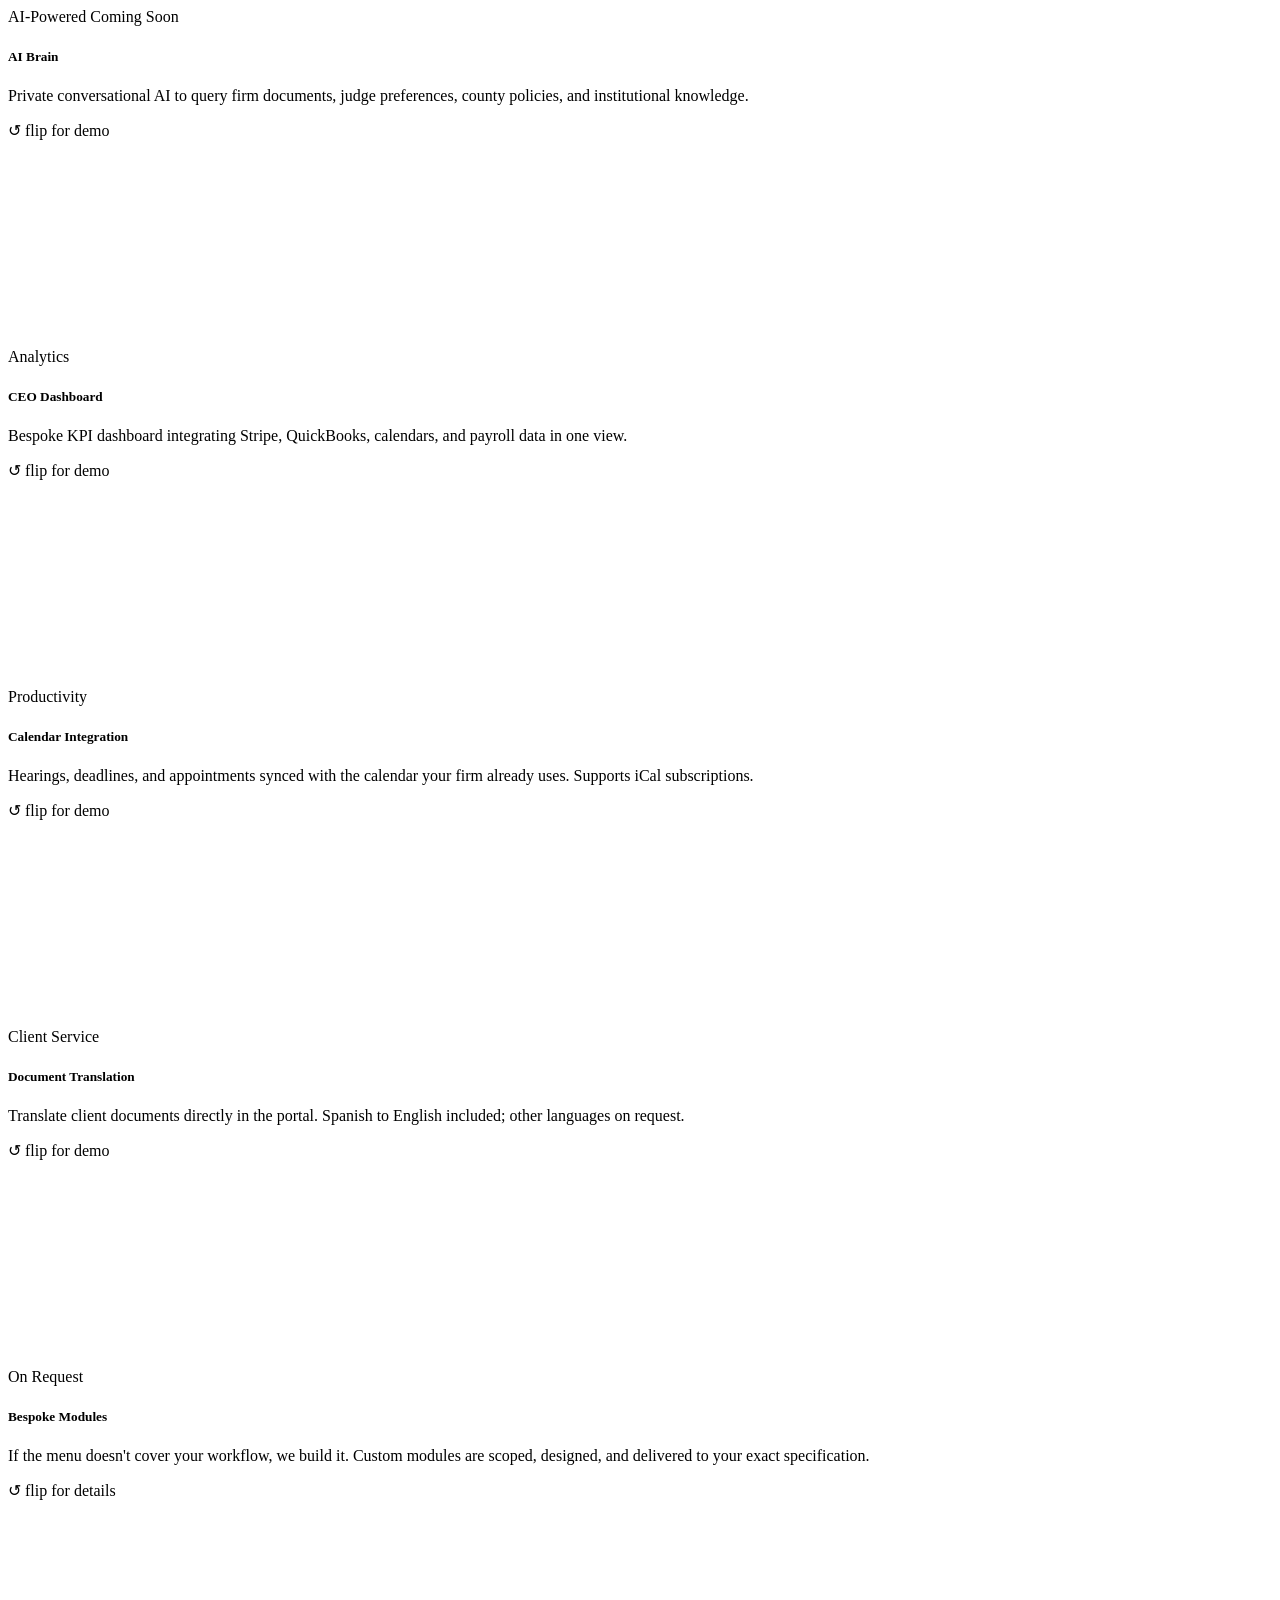
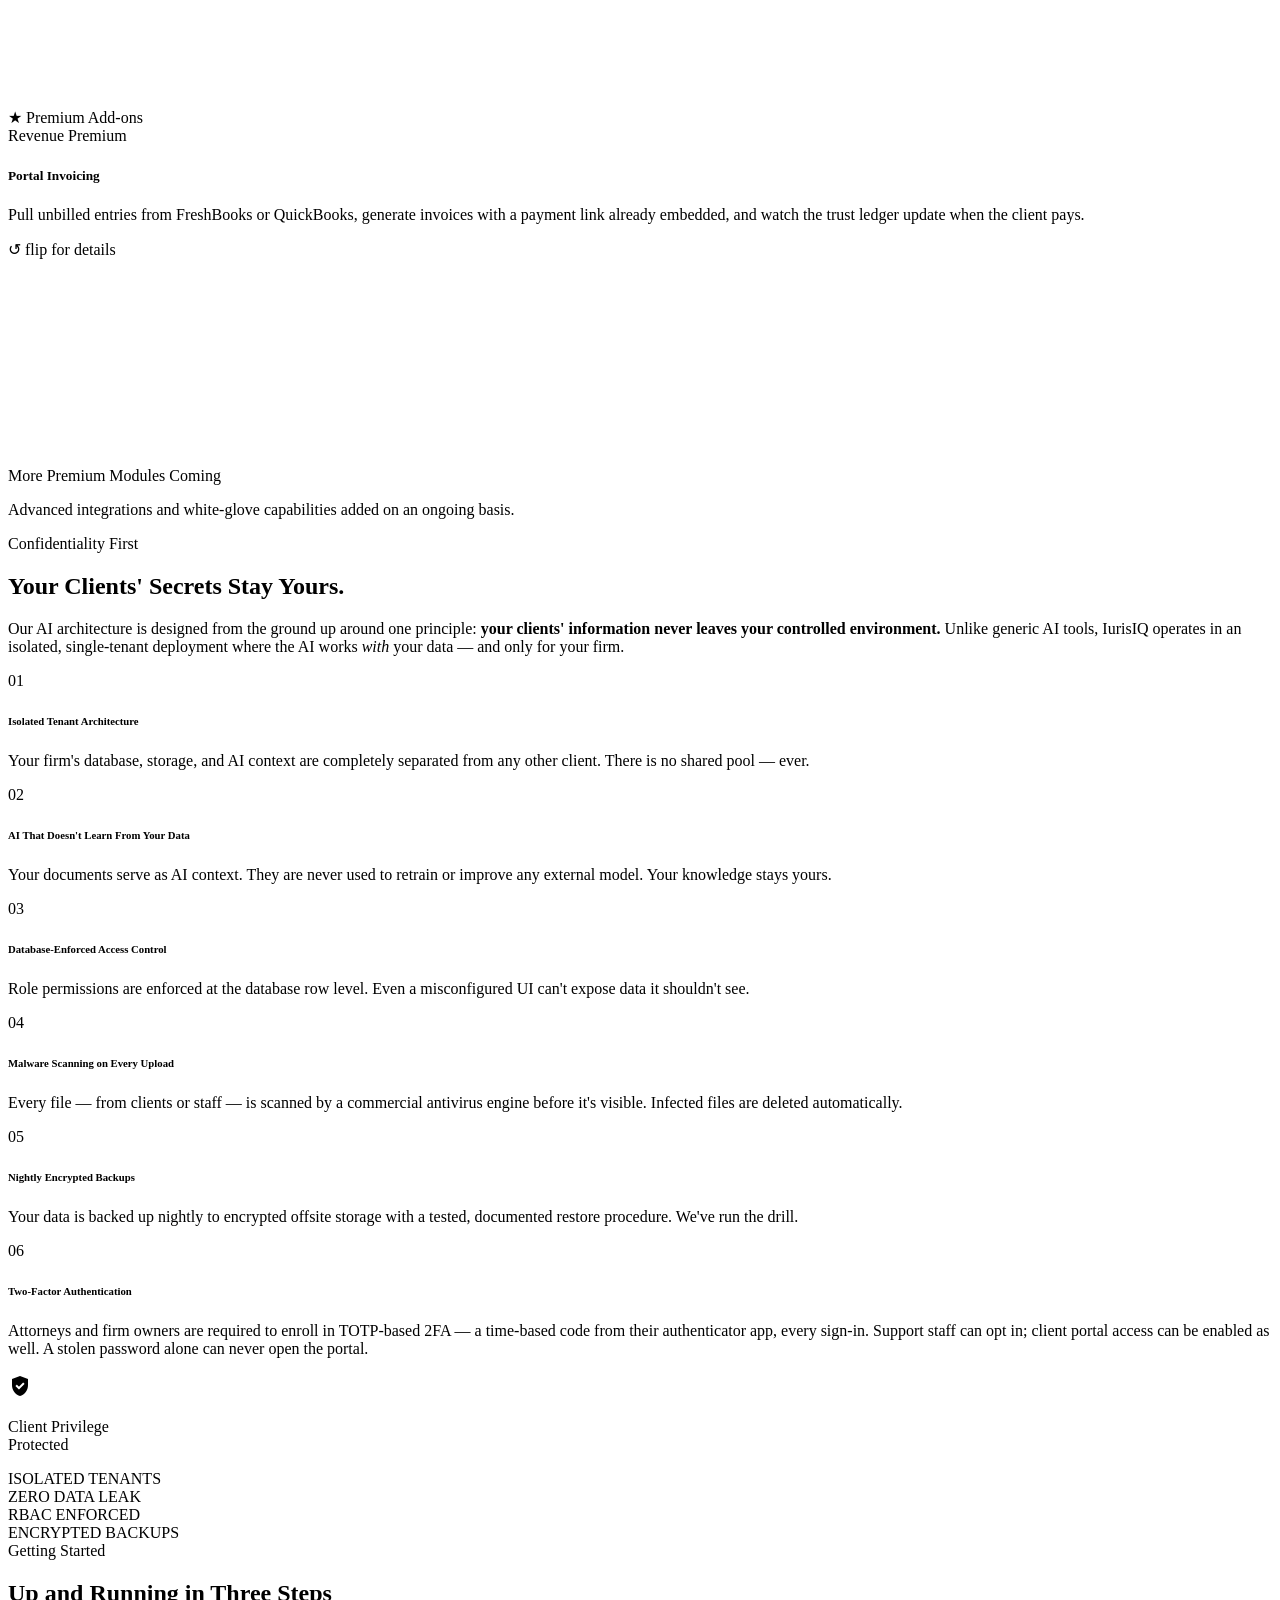
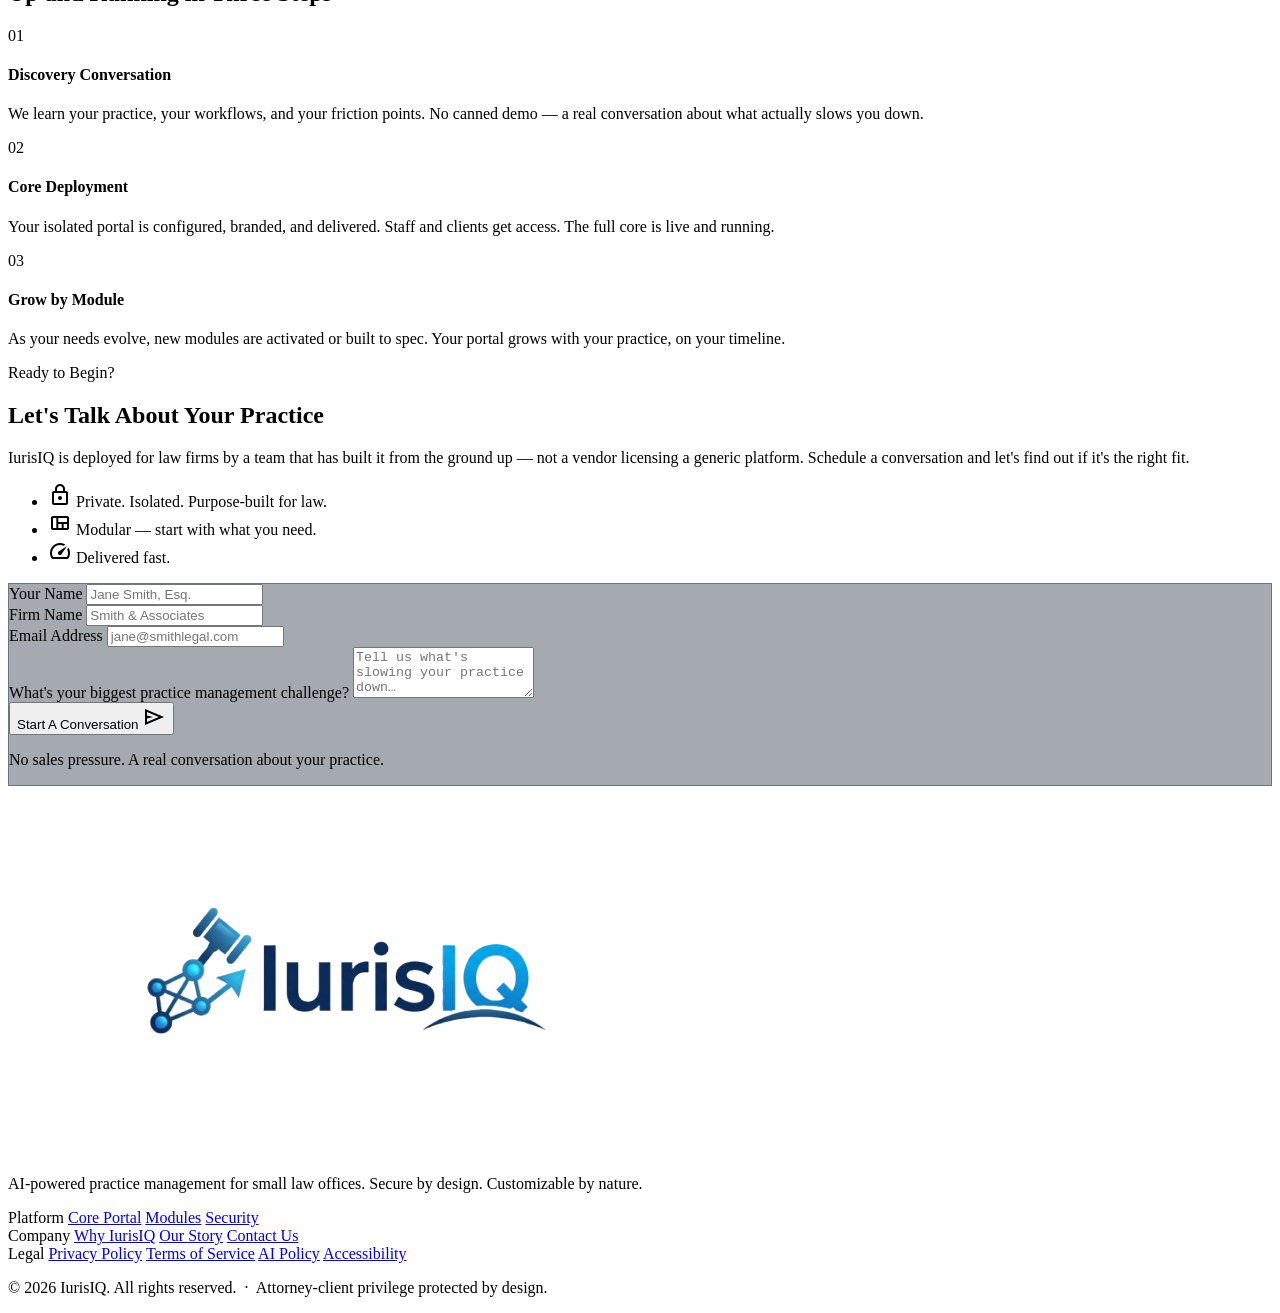
==== commit 65e66031: "Move Portal Invoicing to dedicated Premium Modules section Removes Portal Invoicing from the standar" ====
--- a/index.html
+++ b/index.html
@@ -608,38 +608,6 @@
       </div>
     </div>
 
-    <!-- Module G — Portal Invoicing -->
-    <div class="flip-tile group">
-      <div class="flip-tile-inner">
-        <div class="flip-face p-8 bg-surface group-hover:bg-surface-container transition-colors flex flex-col">
-          <div class="flex justify-between items-center mb-6">
-            <span class="font-label-caps text-[10px] text-tertiary bg-tertiary/10 px-2 py-1 rounded uppercase">Revenue</span>
-            <span class="font-label-caps text-[9px] text-gold-light bg-gold/20 border border-gold/30 px-2 py-1 rounded uppercase">Premium</span>
-          </div>
-          <h5 class="font-headline-lg text-title-md mb-4">Portal Invoicing</h5>
-          <p class="font-body-sm text-on-surface-variant">Pull unbilled entries from FreshBooks or QuickBooks, generate invoices with a payment link already embedded, and watch the trust ledger update when the client pays.</p>
-          <div class="flex items-center gap-1.5 mt-auto pt-6 text-on-surface-variant/25 select-none">
-            <span class="text-sm leading-none">↺</span>
-            <span class="font-label-caps text-[9px] uppercase tracking-widest">flip for details</span>
-          </div>
-        </div>
-        <div class="flip-face flip-back p-5 bg-surface-container flex flex-col">
-          <div class="flex justify-between items-center mb-4">
-            <span class="font-label-caps text-[9px] text-tertiary bg-tertiary/10 px-2 py-0.5 rounded uppercase">Revenue</span>
-            <span class="font-label-caps text-[9px] text-gold-light bg-gold/20 border border-gold/30 px-1.5 py-0.5 rounded uppercase">Premium</span>
-          </div>
-          <h6 class="font-headline-lg text-[14px] font-semibold mb-1 text-on-surface">Portal Invoicing</h6>
-          <p class="text-[11px] font-body-sm text-on-surface-variant/60 italic mb-3">The bridge between your accounting software and your payment processor.</p>
-          <ul class="space-y-1.5 text-[12px] font-body-sm text-on-surface-variant">
-            <li class="flex gap-2"><span class="text-tertiary shrink-0">→</span>Pulls unbilled time from FreshBooks or QuickBooks — no re-entry</li>
-            <li class="flex gap-2"><span class="text-tertiary shrink-0">→</span>Select entries, click Generate — invoice created in your accounting system</li>
-            <li class="flex gap-2"><span class="text-tertiary shrink-0">→</span>Payment link auto-fetched from your processor (Clover, Confido, and more)</li>
-            <li class="flex gap-2"><span class="text-tertiary shrink-0">→</span>Client pays → webhook fires → trust ledger updates automatically</li>
-          </ul>
-        </div>
-      </div>
-    </div>
-
     <!-- Module F — CEO Dashboard -->
     <div class="flip-tile group">
       <div class="flip-tile-inner">
@@ -733,8 +701,8 @@
       </div>
     </div>
 
-    <!-- Module + — Bespoke (spans 3 cols) -->
-    <div class="flip-tile group lg:col-span-3">
+    <!-- Module + — Bespoke (spans full width) -->
+    <div class="flip-tile group lg:col-span-4">
       <div class="flip-tile-inner">
         <div class="flip-face p-8 bg-surface-container group-hover:bg-surface-container-high transition-colors flex flex-col">
           <div class="mb-6">
@@ -767,6 +735,56 @@
     </div>
 
   </div>
+
+  <!-- Premium Modules -->
+  <div class="mt-6">
+    <div class="flex items-center gap-4 mb-4 px-1">
+      <span class="font-label-caps text-[10px] text-gold-light bg-gold/20 border border-gold/30 px-3 py-1 rounded-full uppercase tracking-widest">★ Premium Add-ons</span>
+      <div class="flex-1 h-px bg-gold/20"></div>
+    </div>
+    <div class="grid grid-cols-1 sm:grid-cols-2 lg:grid-cols-4 gap-px bg-gold/10 border border-gold/30 rounded-3xl overflow-hidden">
+
+      <!-- Module G — Portal Invoicing (Premium) -->
+      <div class="flip-tile group lg:col-span-2">
+        <div class="flip-tile-inner">
+          <div class="flip-face p-8 bg-surface group-hover:bg-surface-container transition-colors flex flex-col">
+            <div class="flex justify-between items-center mb-6">
+              <span class="font-label-caps text-[10px] text-tertiary bg-tertiary/10 px-2 py-1 rounded uppercase">Revenue</span>
+              <span class="font-label-caps text-[9px] text-gold-light bg-gold/20 border border-gold/30 px-2 py-1 rounded uppercase">Premium</span>
+            </div>
+            <h5 class="font-headline-lg text-title-md mb-4">Portal Invoicing</h5>
+            <p class="font-body-sm text-on-surface-variant">Pull unbilled entries from FreshBooks or QuickBooks, generate invoices with a payment link already embedded, and watch the trust ledger update when the client pays.</p>
+            <div class="flex items-center gap-1.5 mt-auto pt-6 text-on-surface-variant/25 select-none">
+              <span class="text-sm leading-none">↺</span>
+              <span class="font-label-caps text-[9px] uppercase tracking-widest">flip for details</span>
+            </div>
+          </div>
+          <div class="flip-face flip-back p-5 bg-surface-container flex flex-col">
+            <div class="flex justify-between items-center mb-4">
+              <span class="font-label-caps text-[9px] text-tertiary bg-tertiary/10 px-2 py-0.5 rounded uppercase">Revenue</span>
+              <span class="font-label-caps text-[9px] text-gold-light bg-gold/20 border border-gold/30 px-1.5 py-0.5 rounded uppercase">Premium</span>
+            </div>
+            <h6 class="font-headline-lg text-[14px] font-semibold mb-1 text-on-surface">Portal Invoicing</h6>
+            <p class="text-[11px] font-body-sm text-on-surface-variant/60 italic mb-3">The bridge between your accounting software and your payment processor.</p>
+            <ul class="space-y-1.5 text-[12px] font-body-sm text-on-surface-variant">
+              <li class="flex gap-2"><span class="text-tertiary shrink-0">→</span>Pulls unbilled time from FreshBooks or QuickBooks — no re-entry</li>
+              <li class="flex gap-2"><span class="text-tertiary shrink-0">→</span>Select entries, click Generate — invoice created in your accounting system</li>
+              <li class="flex gap-2"><span class="text-tertiary shrink-0">→</span>Payment link auto-fetched from your processor (Clover, Confido, and more)</li>
+              <li class="flex gap-2"><span class="text-tertiary shrink-0">→</span>Client pays → webhook fires → trust ledger updates automatically</li>
+            </ul>
+          </div>
+        </div>
+      </div>
+
+      <!-- Premium placeholder -->
+      <div class="lg:col-span-2 p-8 bg-surface flex flex-col items-center justify-center text-center">
+        <span class="font-label-caps text-[9px] text-gold-light/40 uppercase tracking-widest mb-3">More Premium Modules Coming</span>
+        <p class="font-body-sm text-on-surface-variant/30 text-[12px] max-w-xs">Advanced integrations and white-glove capabilities added on an ongoing basis.</p>
+      </div>
+
+    </div>
+  </div>
+
 </section>
 
 <!-- ===== SECURITY DEEP DIVE ===== -->
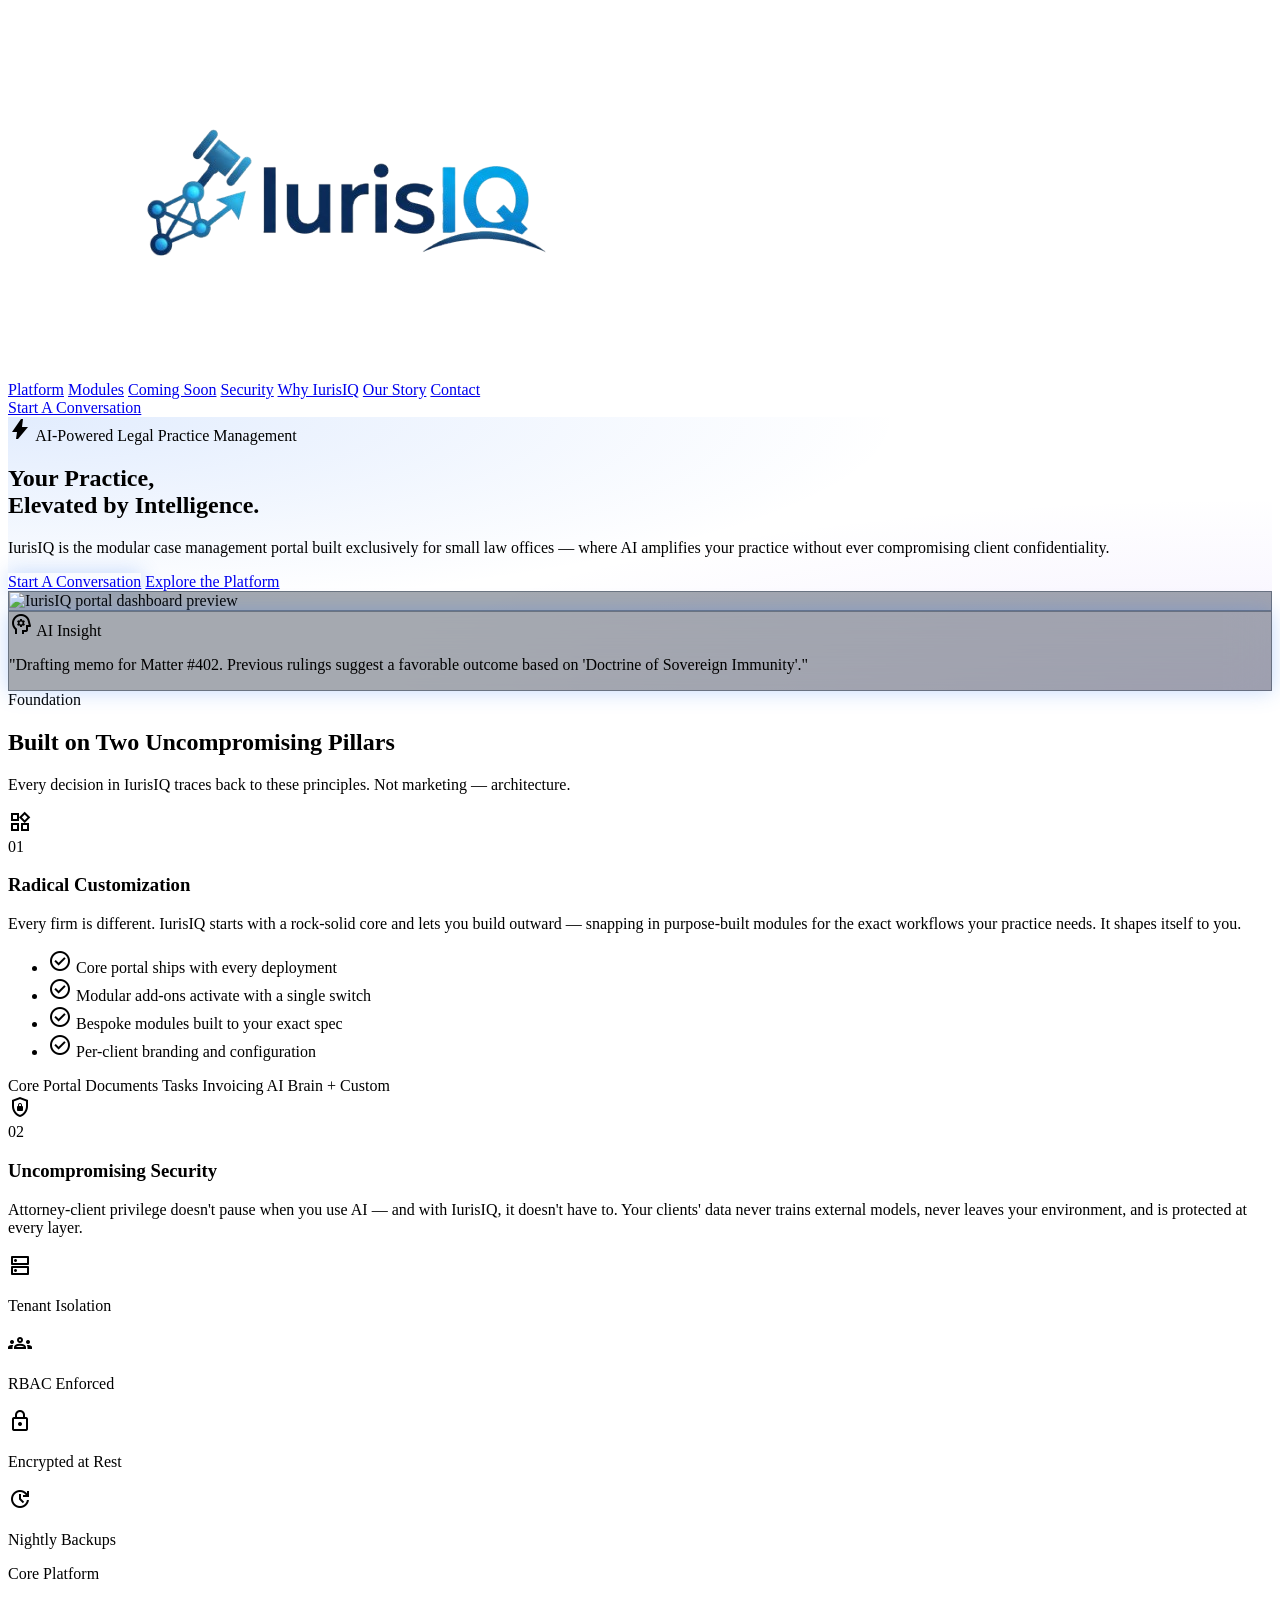
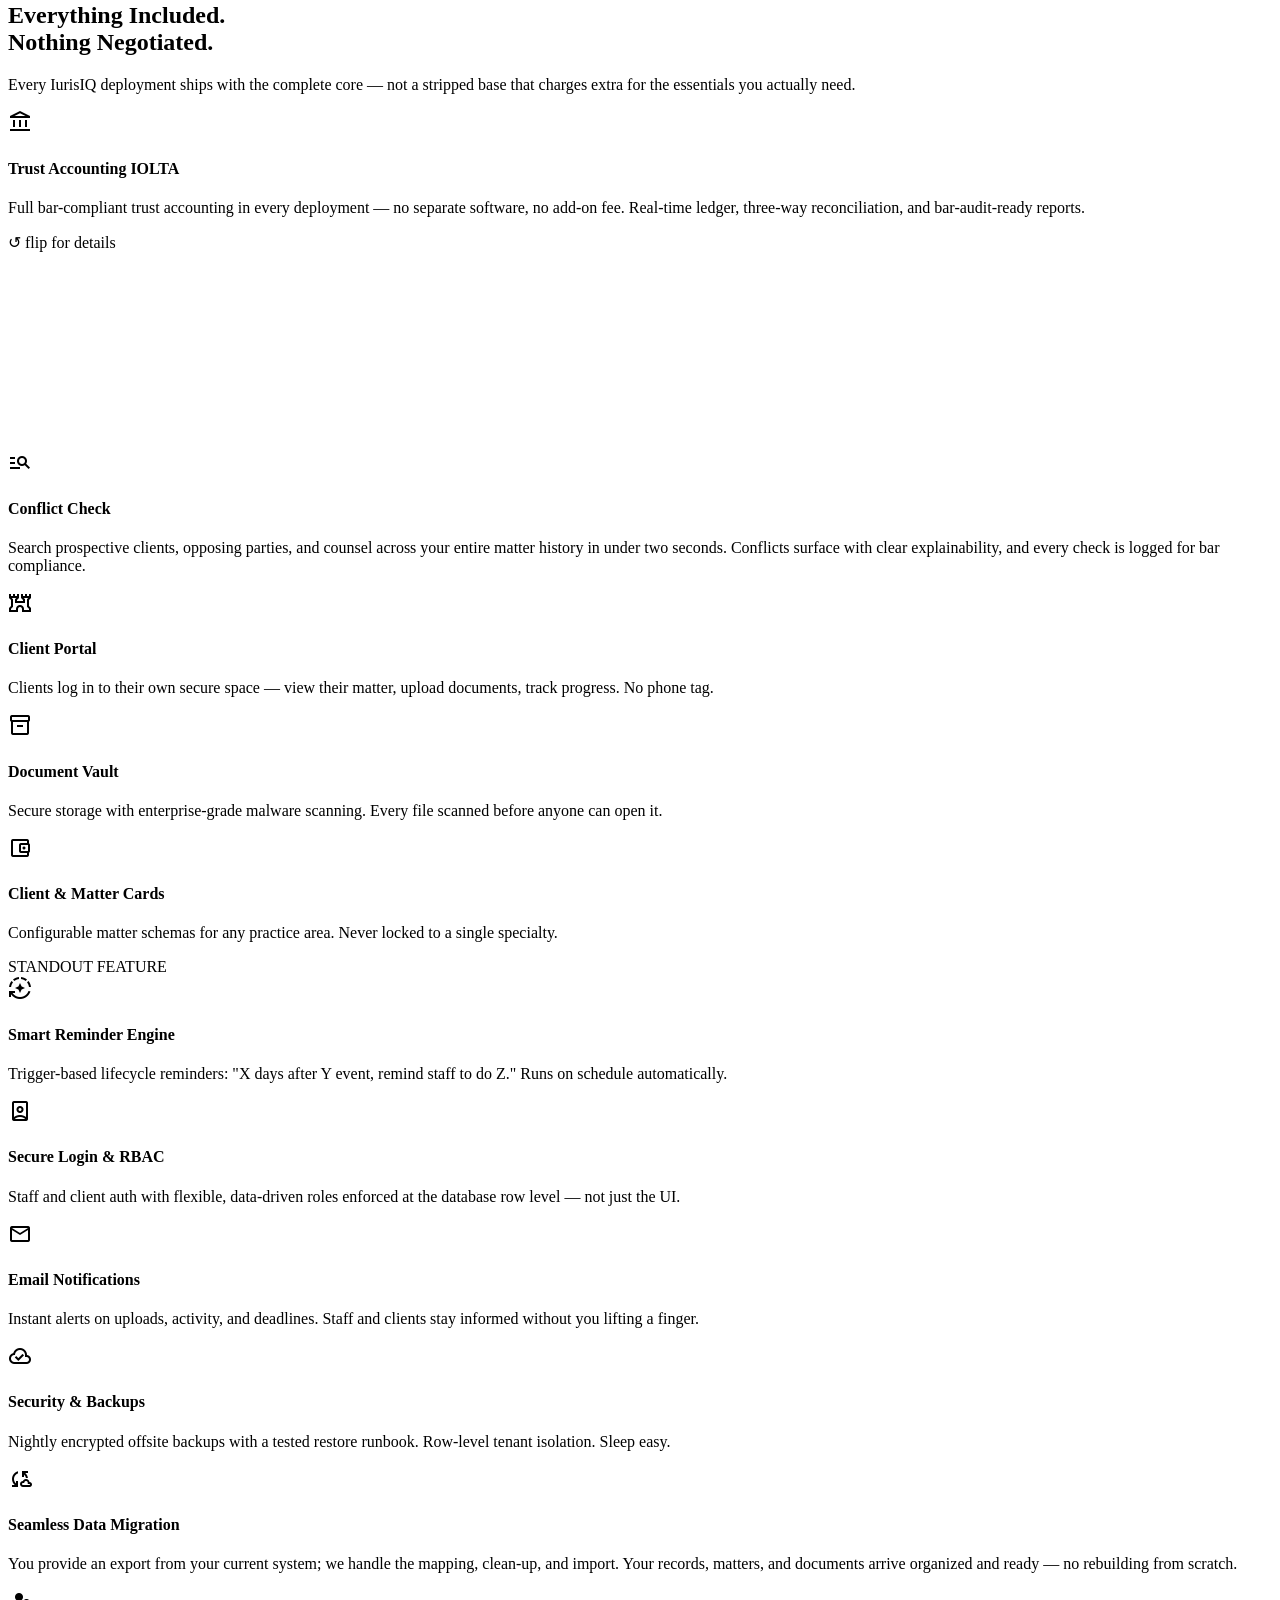
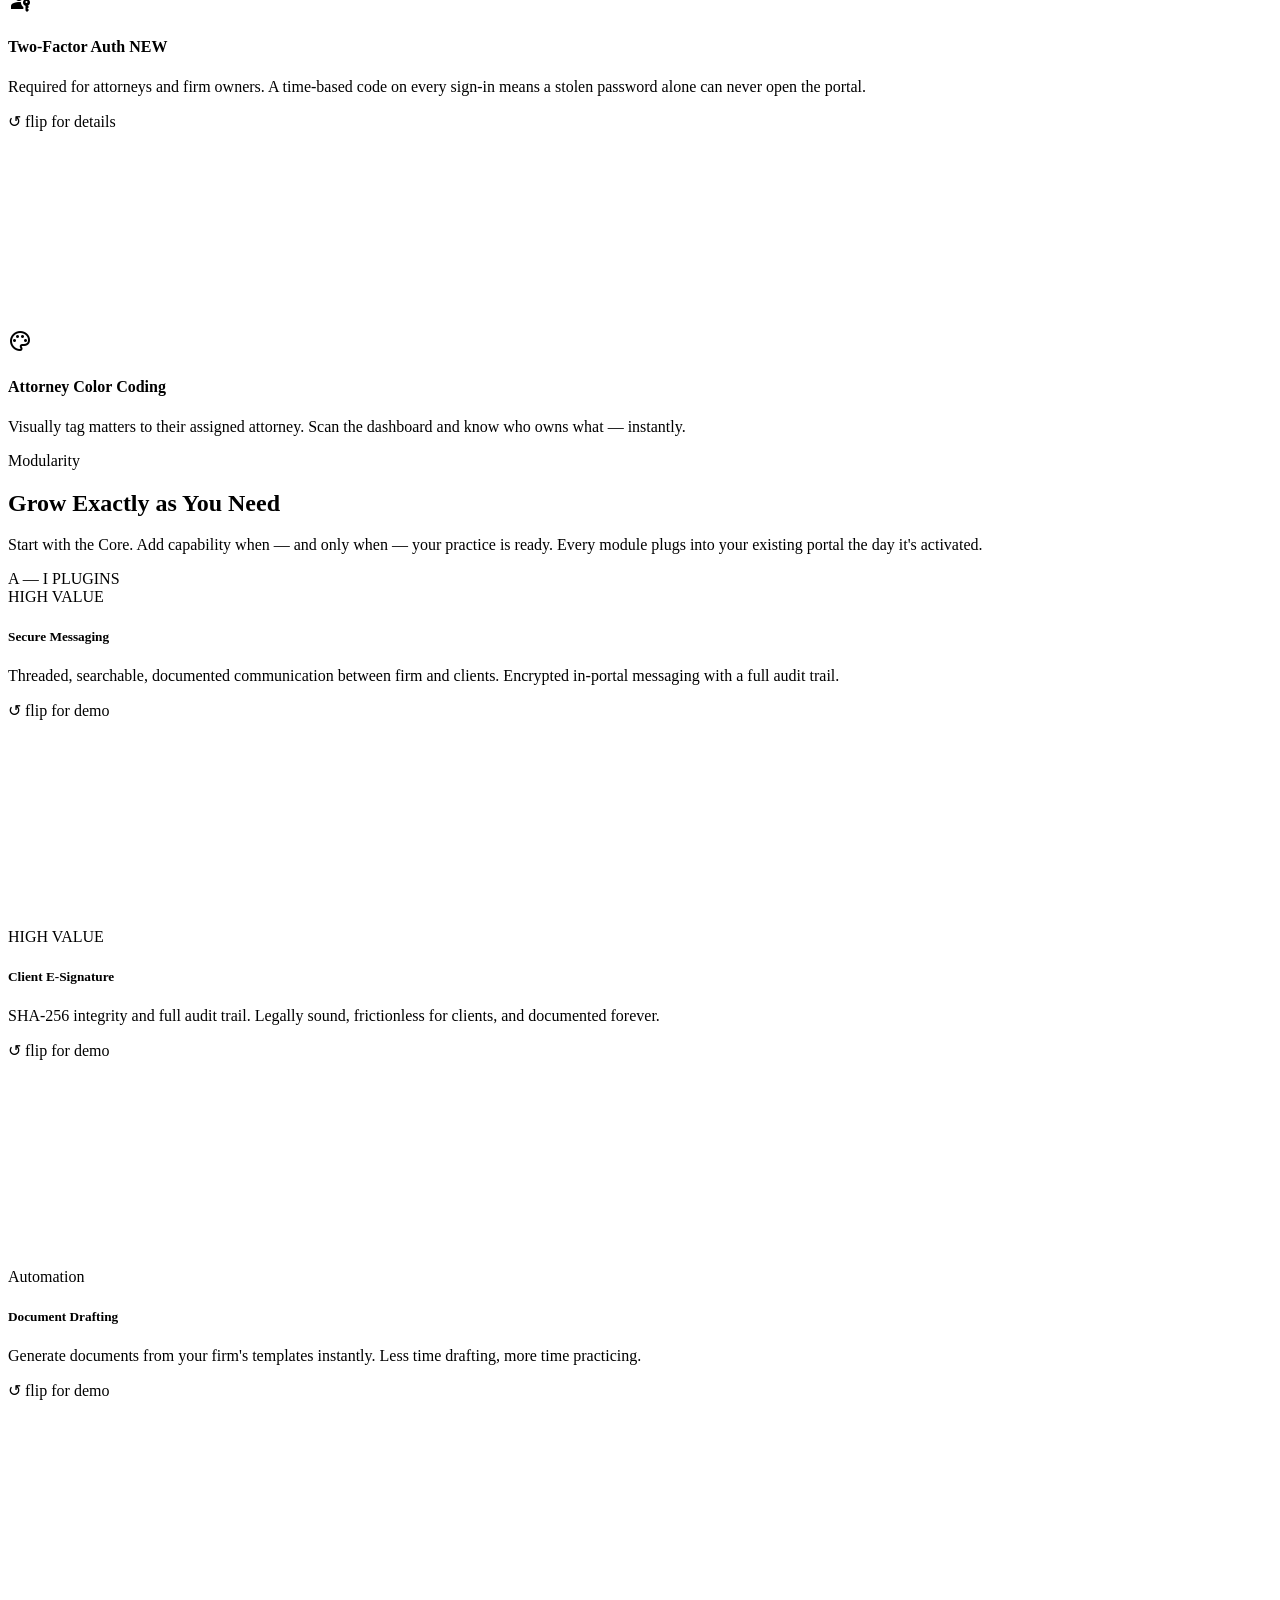
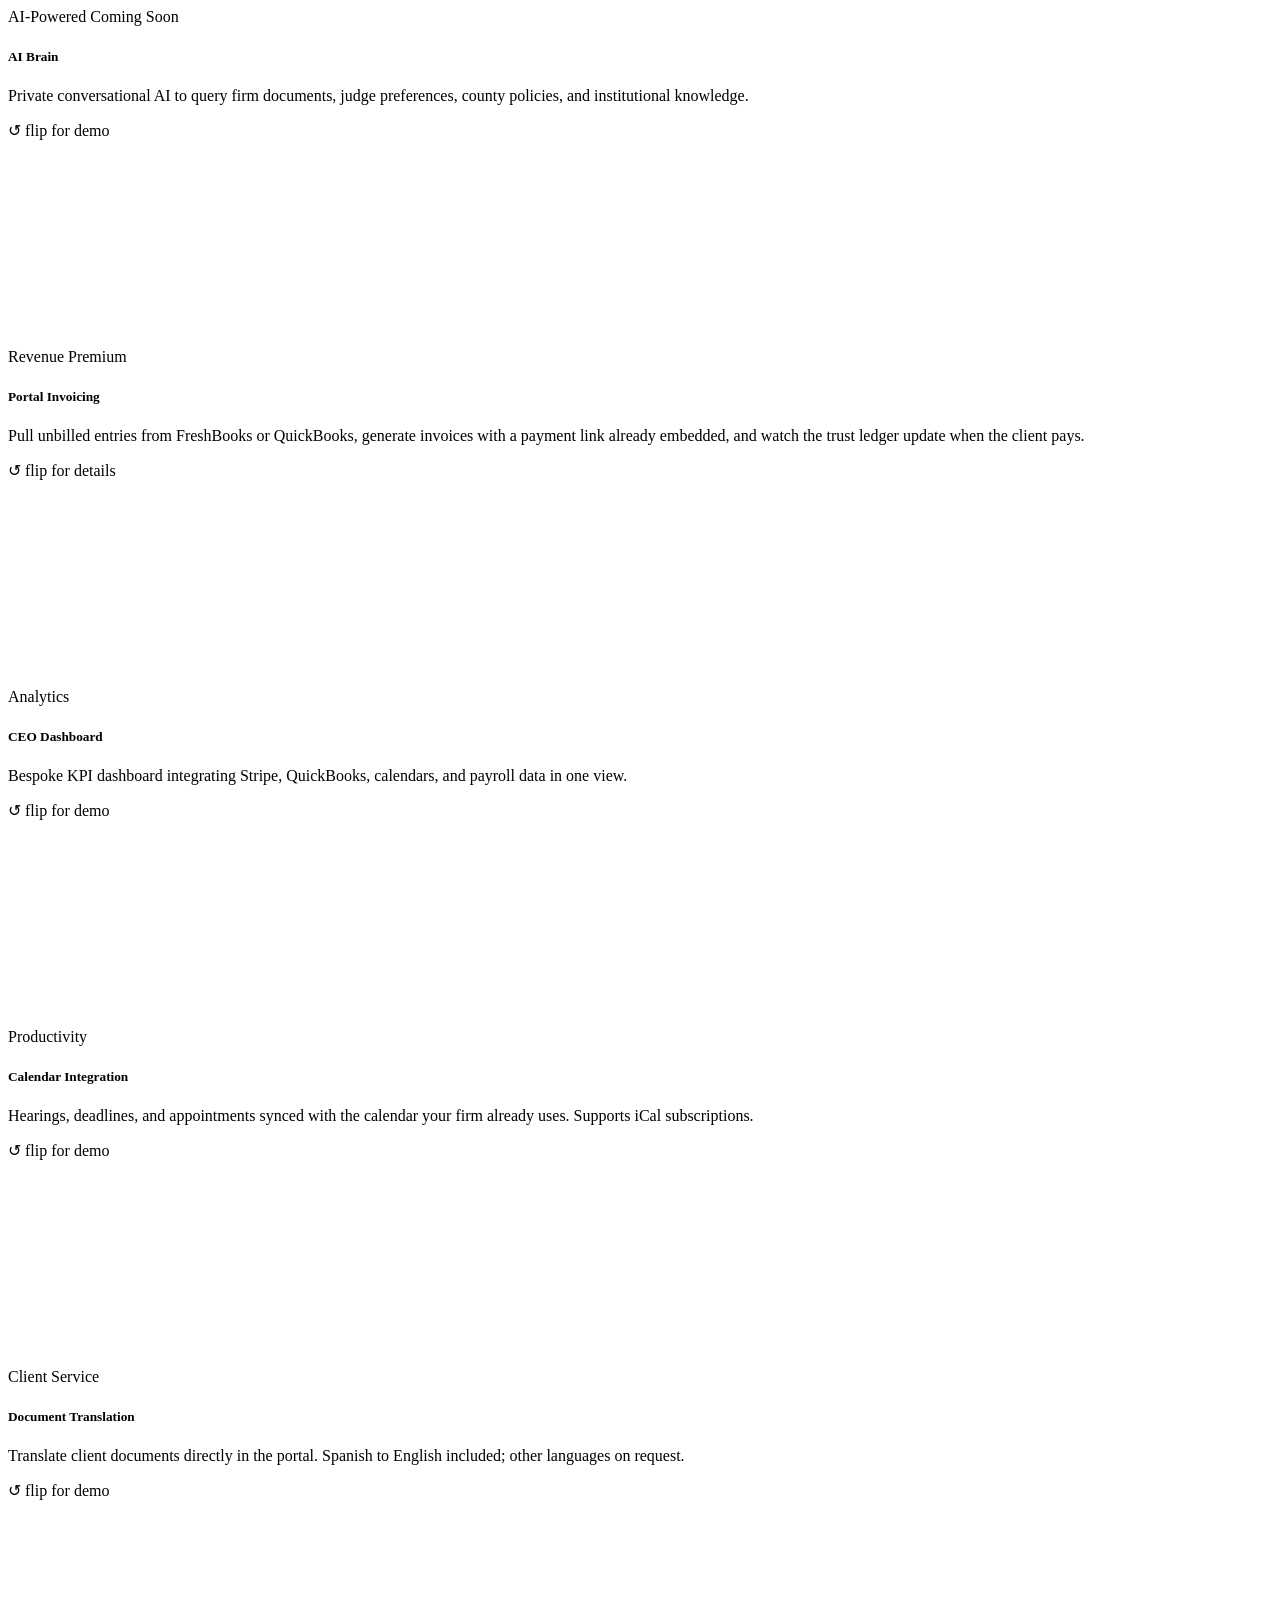
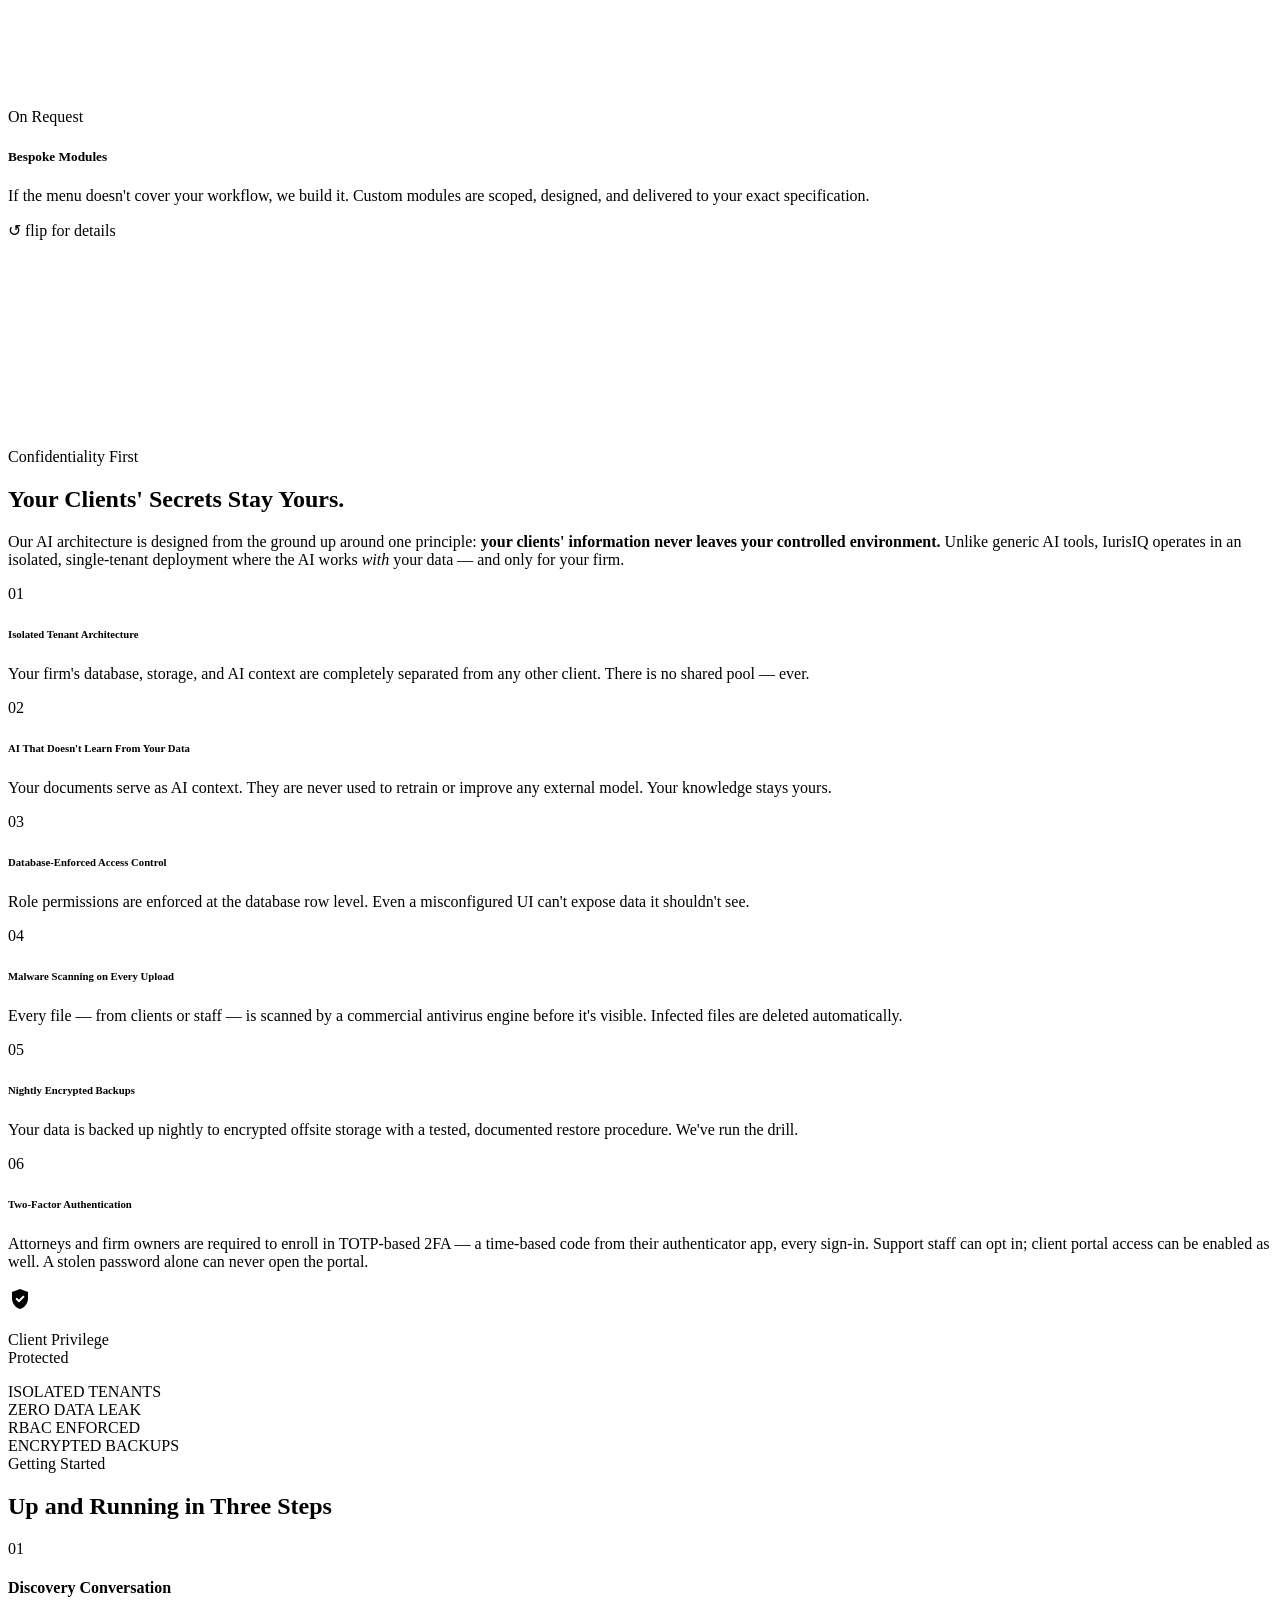
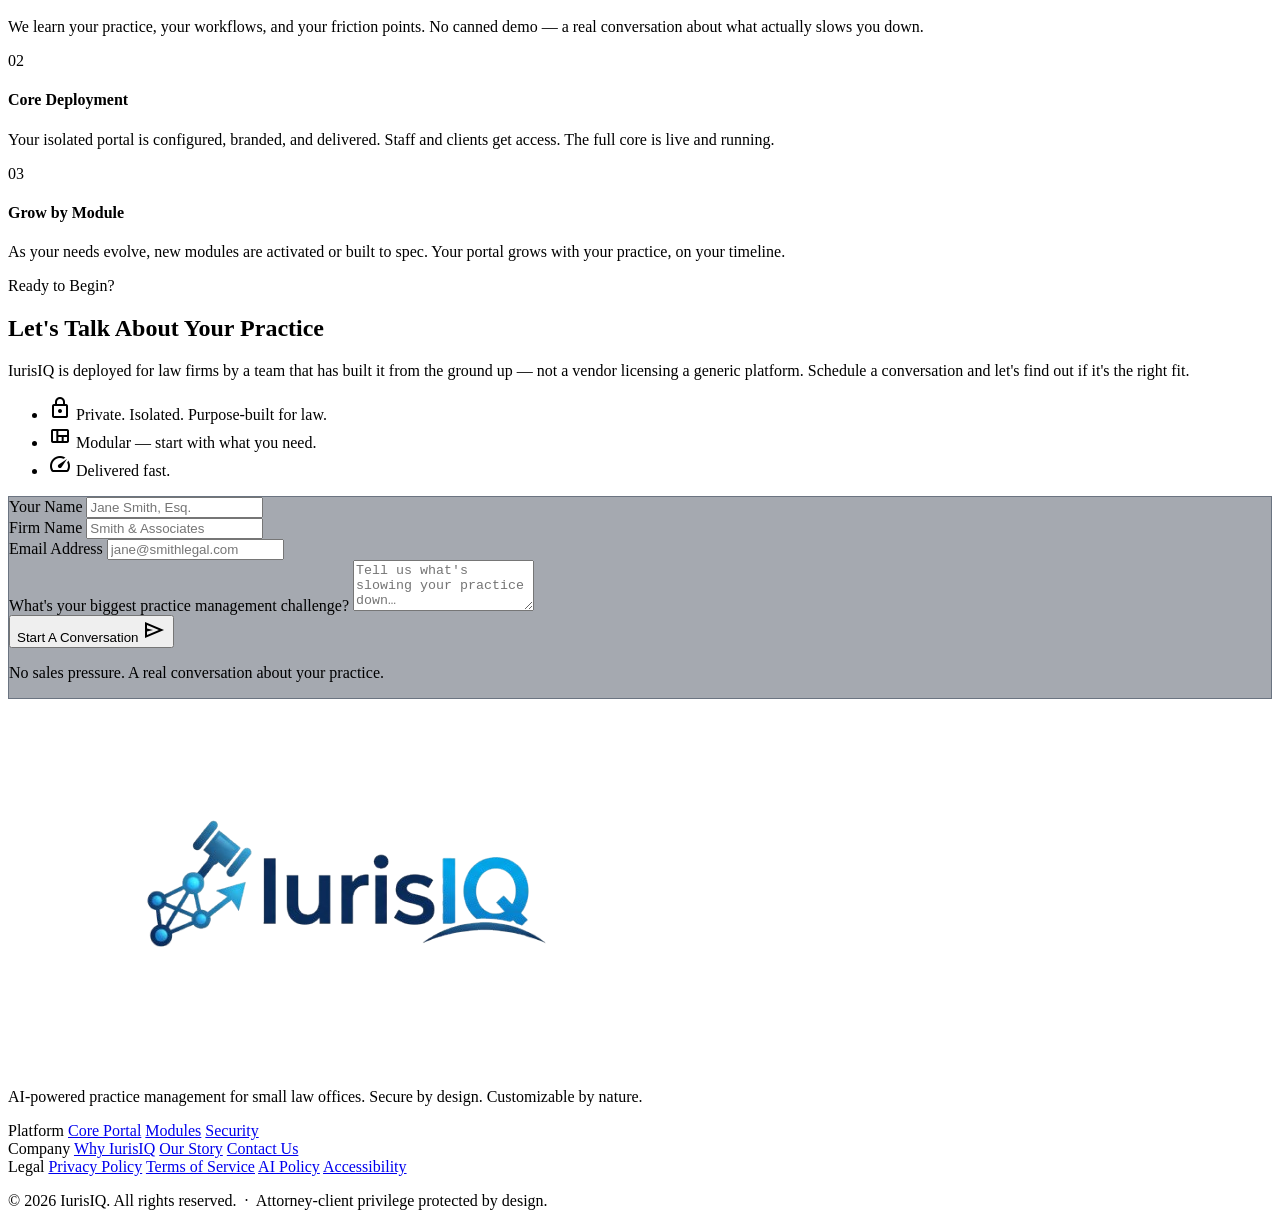
==== commit c899c8fe: "Return Portal Invoicing to main modules grid with Premium badge Moves Portal Invoicing back into the" ====
--- a/index.html
+++ b/index.html
@@ -608,6 +608,38 @@
       </div>
     </div>
 
+    <!-- Module G — Portal Invoicing -->
+    <div class="flip-tile group">
+      <div class="flip-tile-inner">
+        <div class="flip-face p-8 bg-surface group-hover:bg-surface-container transition-colors flex flex-col">
+          <div class="flex justify-between items-center mb-6">
+            <span class="font-label-caps text-[10px] text-tertiary bg-tertiary/10 px-2 py-1 rounded uppercase">Revenue</span>
+            <span class="font-label-caps text-[9px] text-gold-light bg-gold/20 border border-gold/30 px-2 py-1 rounded uppercase">Premium</span>
+          </div>
+          <h5 class="font-headline-lg text-title-md mb-4">Portal Invoicing</h5>
+          <p class="font-body-sm text-on-surface-variant">Pull unbilled entries from FreshBooks or QuickBooks, generate invoices with a payment link already embedded, and watch the trust ledger update when the client pays.</p>
+          <div class="flex items-center gap-1.5 mt-auto pt-6 text-on-surface-variant/25 select-none">
+            <span class="text-sm leading-none">↺</span>
+            <span class="font-label-caps text-[9px] uppercase tracking-widest">flip for details</span>
+          </div>
+        </div>
+        <div class="flip-face flip-back p-5 bg-surface-container flex flex-col">
+          <div class="flex justify-between items-center mb-4">
+            <span class="font-label-caps text-[9px] text-tertiary bg-tertiary/10 px-2 py-0.5 rounded uppercase">Revenue</span>
+            <span class="font-label-caps text-[9px] text-gold-light bg-gold/20 border border-gold/30 px-1.5 py-0.5 rounded uppercase">Premium</span>
+          </div>
+          <h6 class="font-headline-lg text-[14px] font-semibold mb-1 text-on-surface">Portal Invoicing</h6>
+          <p class="text-[11px] font-body-sm text-on-surface-variant/60 italic mb-3">The bridge between your accounting software and your payment processor.</p>
+          <ul class="space-y-1.5 text-[12px] font-body-sm text-on-surface-variant">
+            <li class="flex gap-2"><span class="text-tertiary shrink-0">→</span>Pulls unbilled time from FreshBooks or QuickBooks — no re-entry</li>
+            <li class="flex gap-2"><span class="text-tertiary shrink-0">→</span>Select entries, click Generate — invoice created in your accounting system</li>
+            <li class="flex gap-2"><span class="text-tertiary shrink-0">→</span>Payment link auto-fetched from your processor (Clover, Confido, and more)</li>
+            <li class="flex gap-2"><span class="text-tertiary shrink-0">→</span>Client pays → webhook fires → trust ledger updates automatically</li>
+          </ul>
+        </div>
+      </div>
+    </div>
+
     <!-- Module F — CEO Dashboard -->
     <div class="flip-tile group">
       <div class="flip-tile-inner">
@@ -701,8 +733,8 @@
       </div>
     </div>
 
-    <!-- Module + — Bespoke (spans full width) -->
-    <div class="flip-tile group lg:col-span-4">
+    <!-- Module + — Bespoke (spans 3 cols) -->
+    <div class="flip-tile group lg:col-span-3">
       <div class="flip-tile-inner">
         <div class="flip-face p-8 bg-surface-container group-hover:bg-surface-container-high transition-colors flex flex-col">
           <div class="mb-6">
@@ -734,55 +766,6 @@
       </div>
     </div>
 
-  </div>
-
-  <!-- Premium Modules -->
-  <div class="mt-6">
-    <div class="flex items-center gap-4 mb-4 px-1">
-      <span class="font-label-caps text-[10px] text-gold-light bg-gold/20 border border-gold/30 px-3 py-1 rounded-full uppercase tracking-widest">★ Premium Add-ons</span>
-      <div class="flex-1 h-px bg-gold/20"></div>
-    </div>
-    <div class="grid grid-cols-1 sm:grid-cols-2 lg:grid-cols-4 gap-px bg-gold/10 border border-gold/30 rounded-3xl overflow-hidden">
-
-      <!-- Module G — Portal Invoicing (Premium) -->
-      <div class="flip-tile group lg:col-span-2">
-        <div class="flip-tile-inner">
-          <div class="flip-face p-8 bg-surface group-hover:bg-surface-container transition-colors flex flex-col">
-            <div class="flex justify-between items-center mb-6">
-              <span class="font-label-caps text-[10px] text-tertiary bg-tertiary/10 px-2 py-1 rounded uppercase">Revenue</span>
-              <span class="font-label-caps text-[9px] text-gold-light bg-gold/20 border border-gold/30 px-2 py-1 rounded uppercase">Premium</span>
-            </div>
-            <h5 class="font-headline-lg text-title-md mb-4">Portal Invoicing</h5>
-            <p class="font-body-sm text-on-surface-variant">Pull unbilled entries from FreshBooks or QuickBooks, generate invoices with a payment link already embedded, and watch the trust ledger update when the client pays.</p>
-            <div class="flex items-center gap-1.5 mt-auto pt-6 text-on-surface-variant/25 select-none">
-              <span class="text-sm leading-none">↺</span>
-              <span class="font-label-caps text-[9px] uppercase tracking-widest">flip for details</span>
-            </div>
-          </div>
-          <div class="flip-face flip-back p-5 bg-surface-container flex flex-col">
-            <div class="flex justify-between items-center mb-4">
-              <span class="font-label-caps text-[9px] text-tertiary bg-tertiary/10 px-2 py-0.5 rounded uppercase">Revenue</span>
-              <span class="font-label-caps text-[9px] text-gold-light bg-gold/20 border border-gold/30 px-1.5 py-0.5 rounded uppercase">Premium</span>
-            </div>
-            <h6 class="font-headline-lg text-[14px] font-semibold mb-1 text-on-surface">Portal Invoicing</h6>
-            <p class="text-[11px] font-body-sm text-on-surface-variant/60 italic mb-3">The bridge between your accounting software and your payment processor.</p>
-            <ul class="space-y-1.5 text-[12px] font-body-sm text-on-surface-variant">
-              <li class="flex gap-2"><span class="text-tertiary shrink-0">→</span>Pulls unbilled time from FreshBooks or QuickBooks — no re-entry</li>
-              <li class="flex gap-2"><span class="text-tertiary shrink-0">→</span>Select entries, click Generate — invoice created in your accounting system</li>
-              <li class="flex gap-2"><span class="text-tertiary shrink-0">→</span>Payment link auto-fetched from your processor (Clover, Confido, and more)</li>
-              <li class="flex gap-2"><span class="text-tertiary shrink-0">→</span>Client pays → webhook fires → trust ledger updates automatically</li>
-            </ul>
-          </div>
-        </div>
-      </div>
-
-      <!-- Premium placeholder -->
-      <div class="lg:col-span-2 p-8 bg-surface flex flex-col items-center justify-center text-center">
-        <span class="font-label-caps text-[9px] text-gold-light/40 uppercase tracking-widest mb-3">More Premium Modules Coming</span>
-        <p class="font-body-sm text-on-surface-variant/30 text-[12px] max-w-xs">Advanced integrations and white-glove capabilities added on an ongoing basis.</p>
-      </div>
-
-    </div>
   </div>
 
 </section>
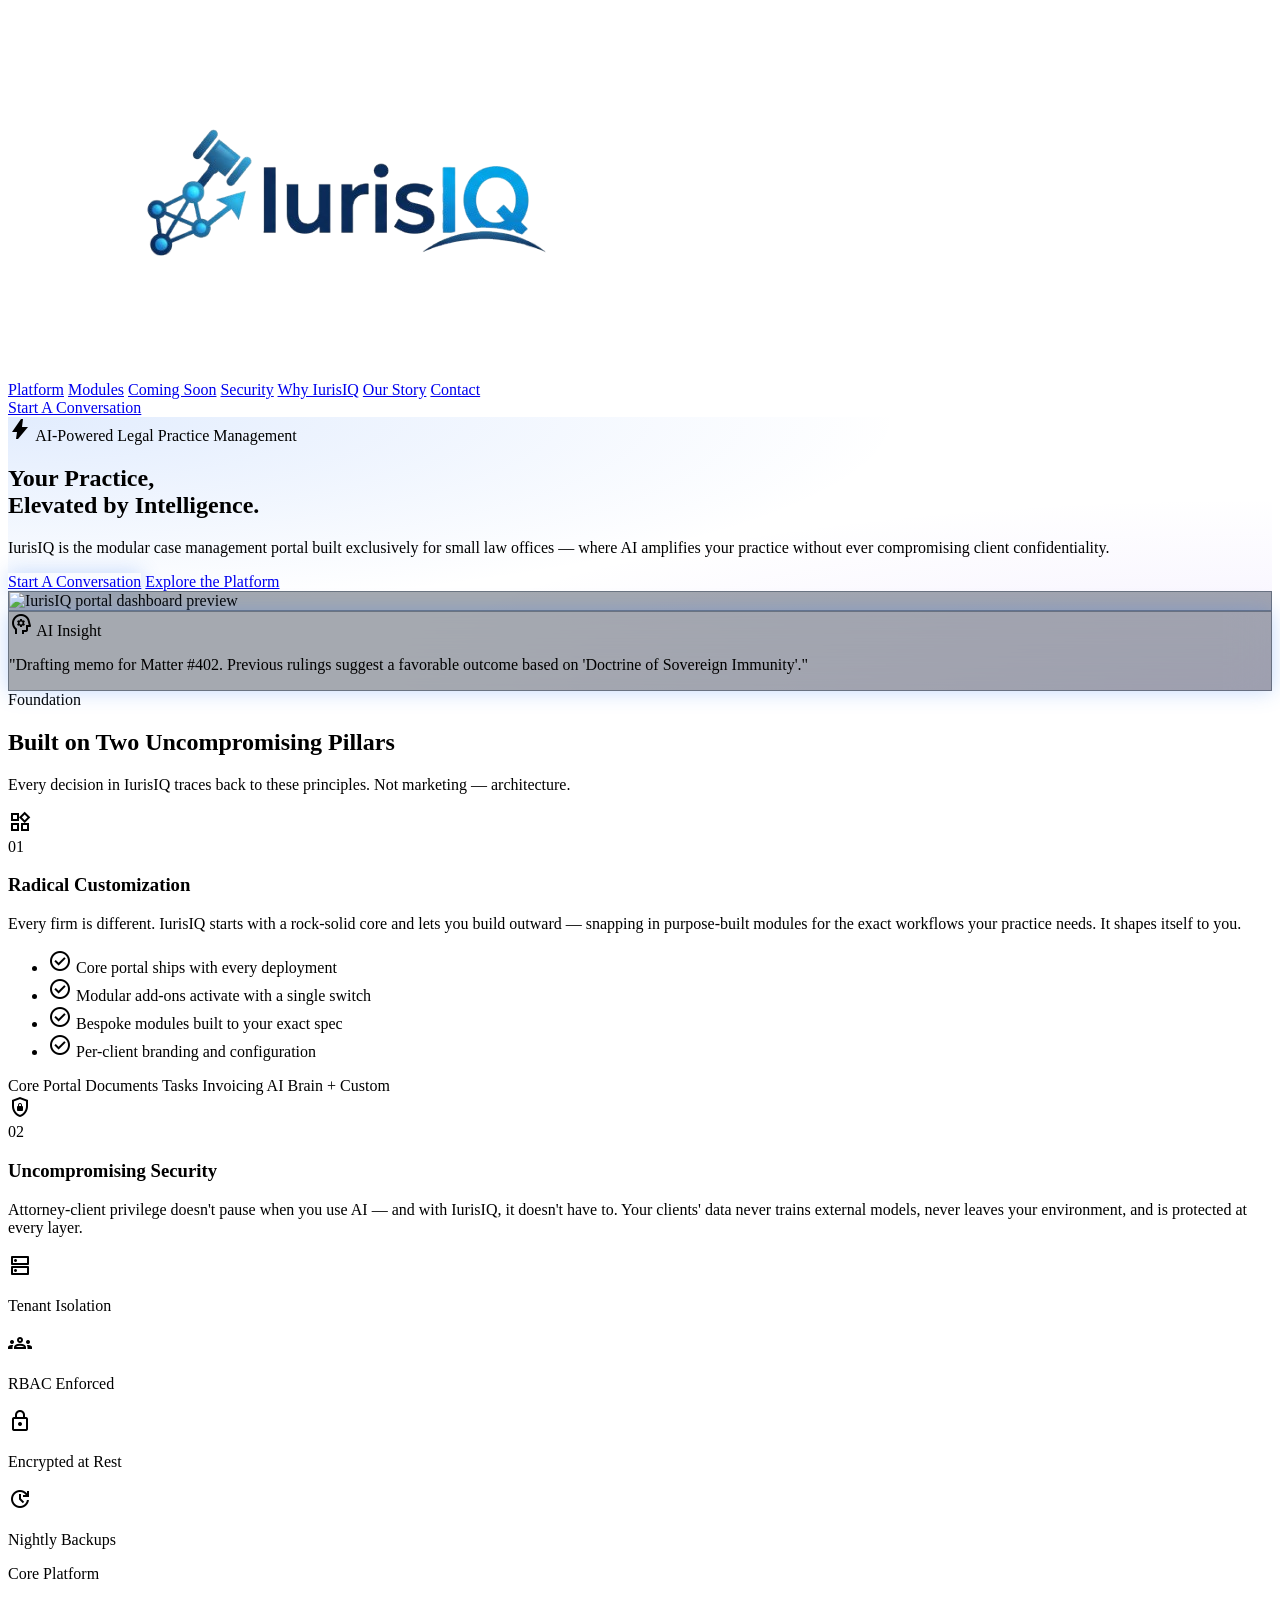
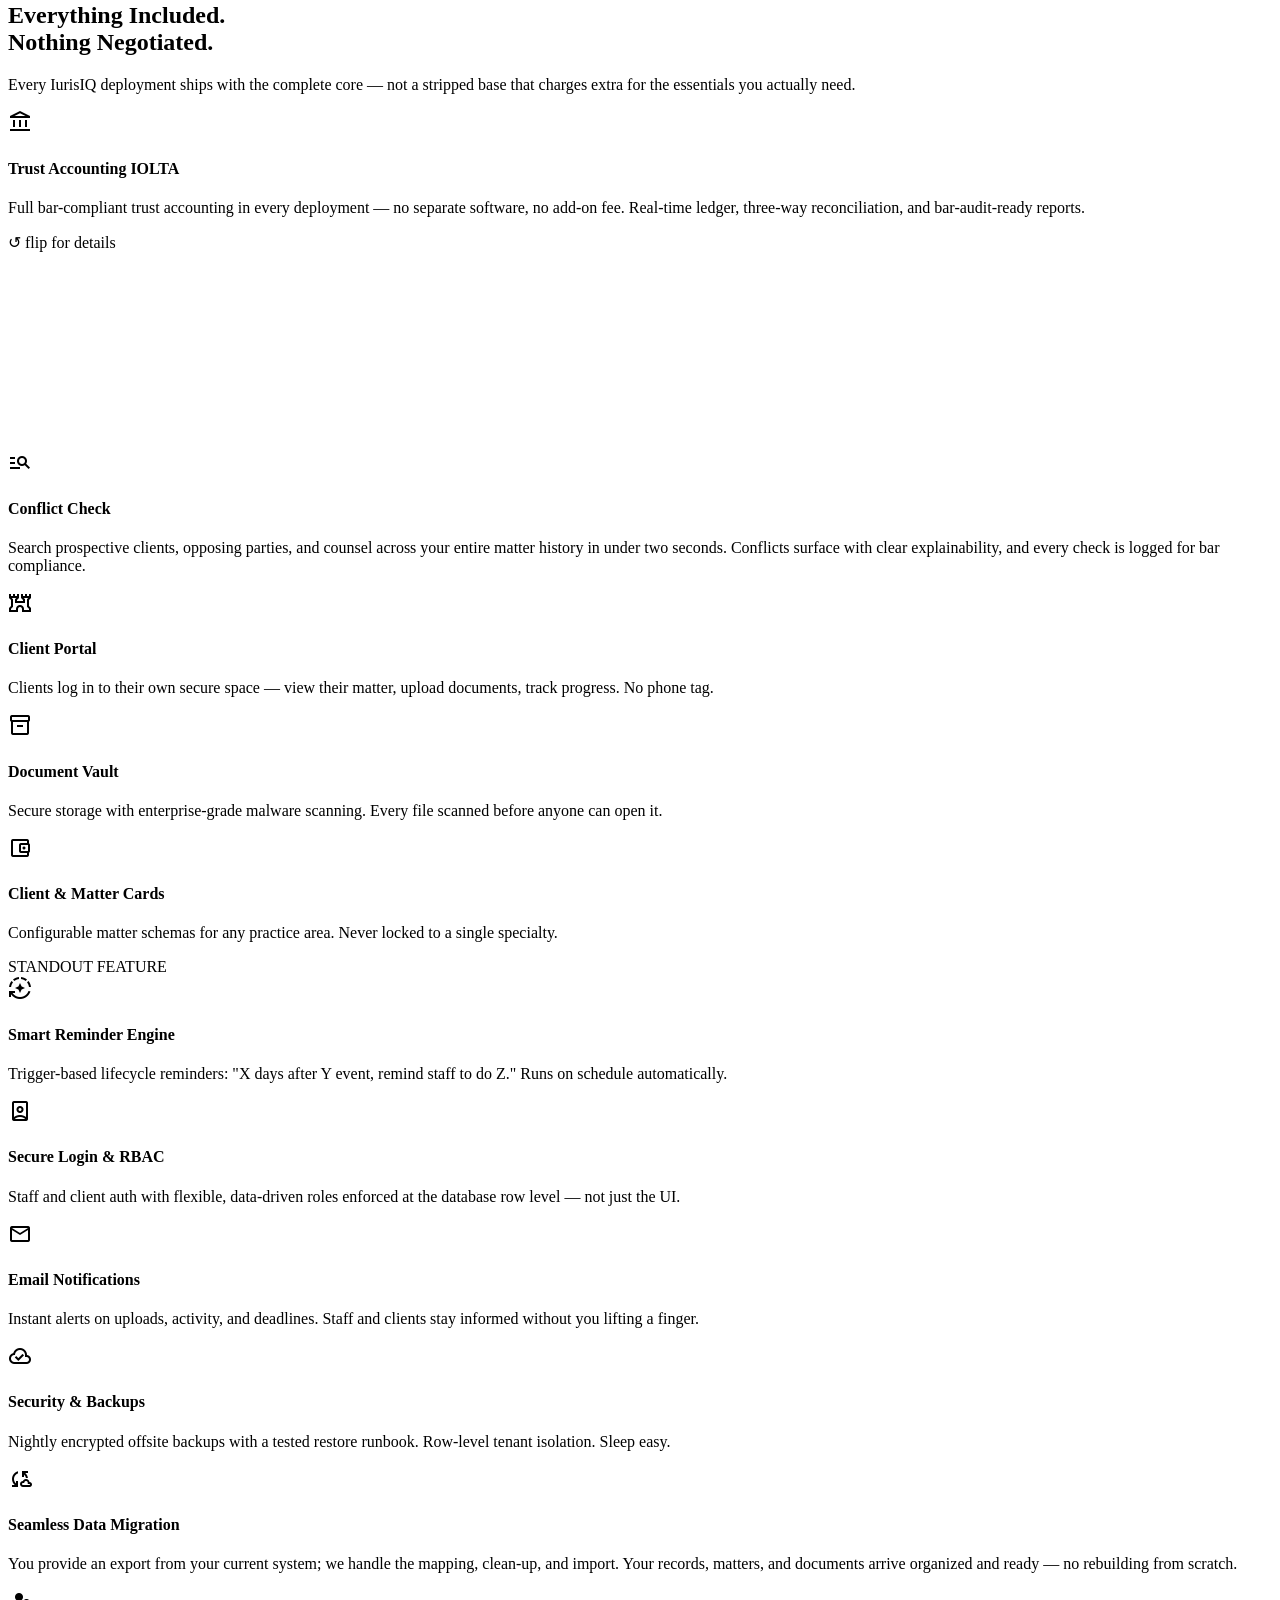
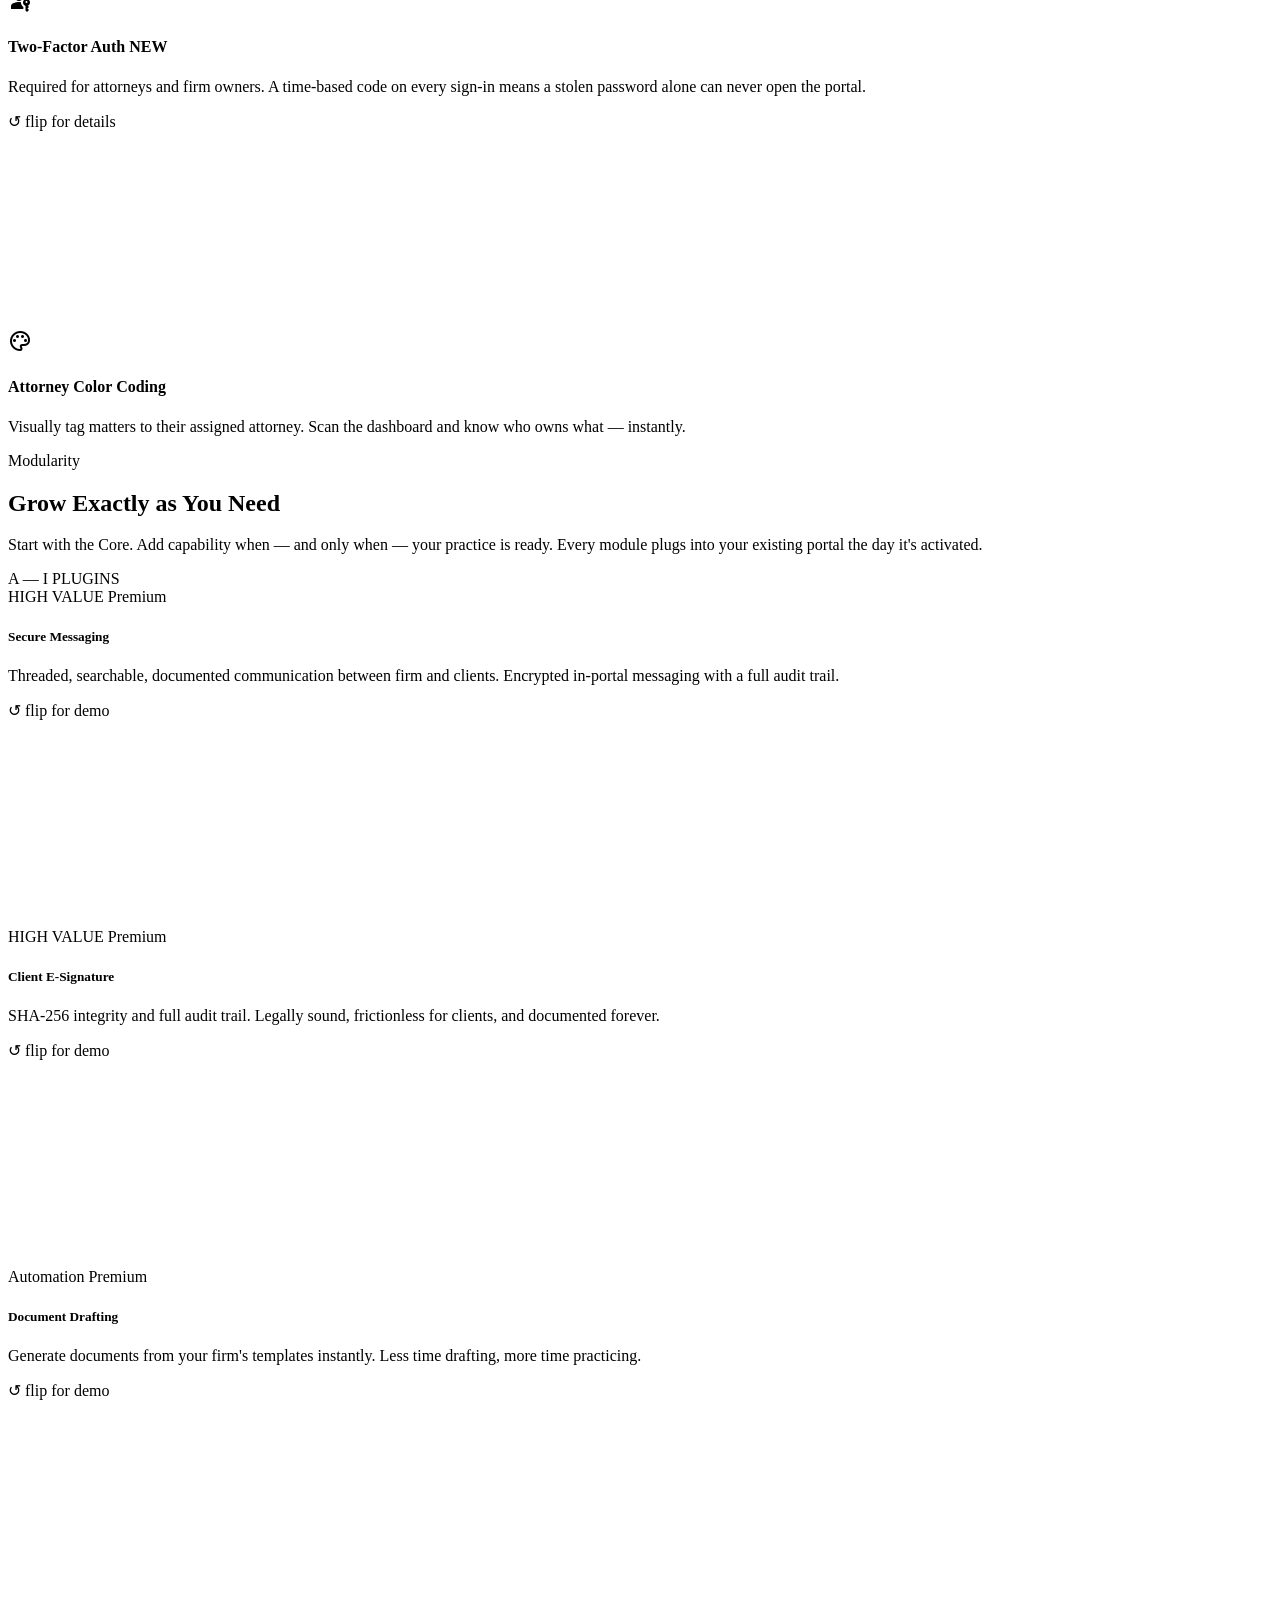
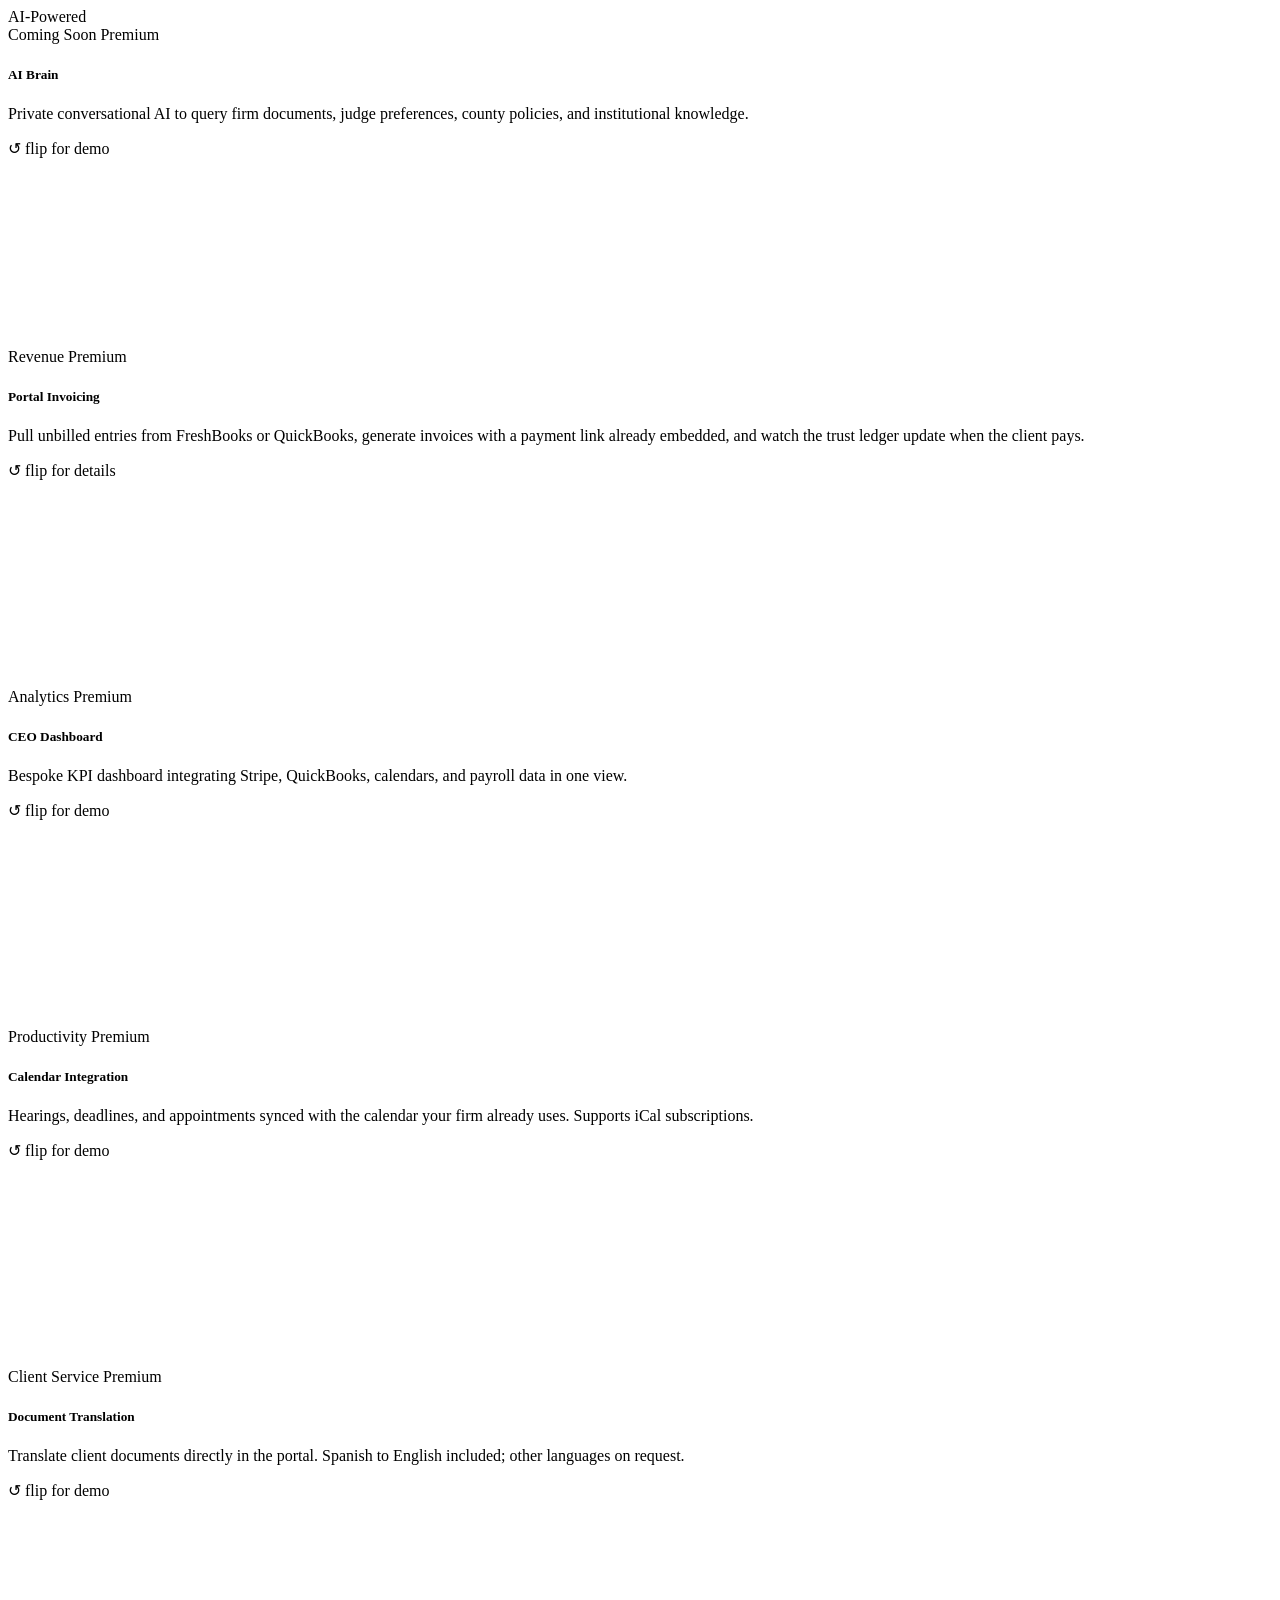
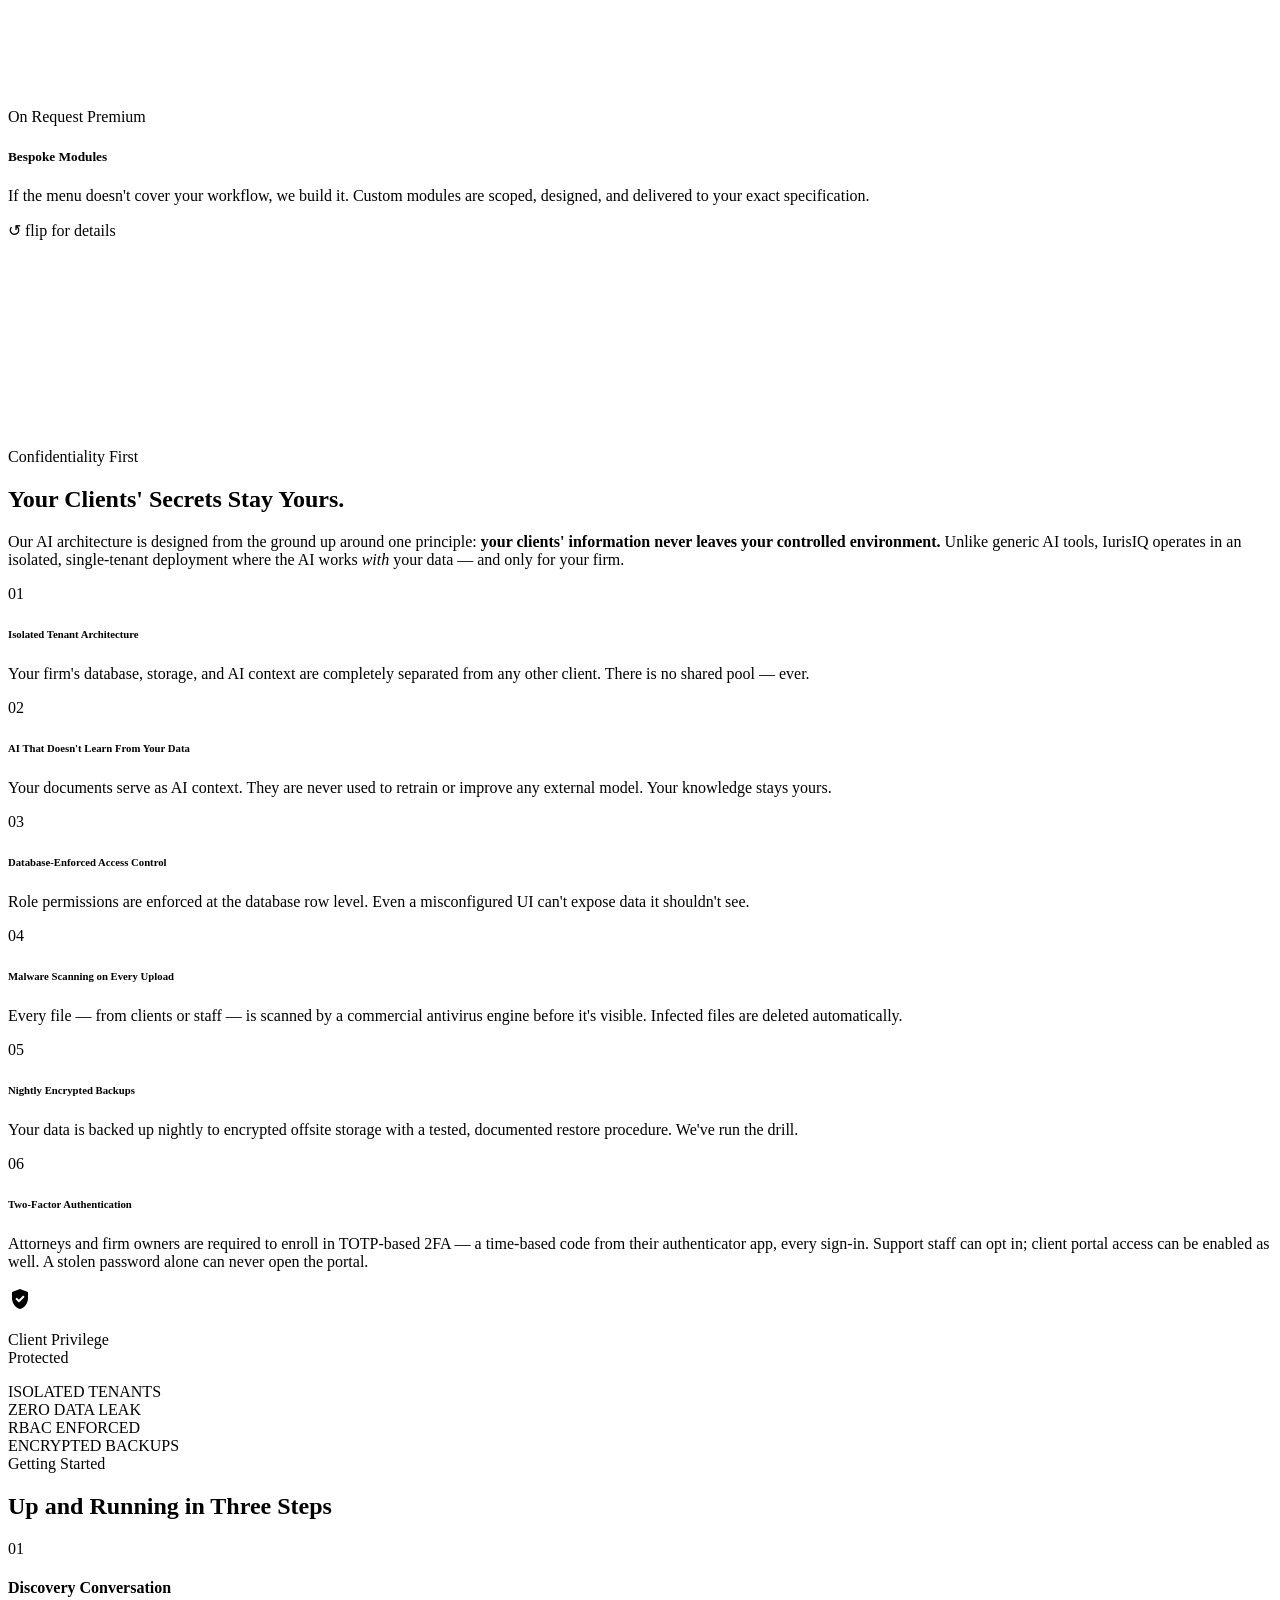
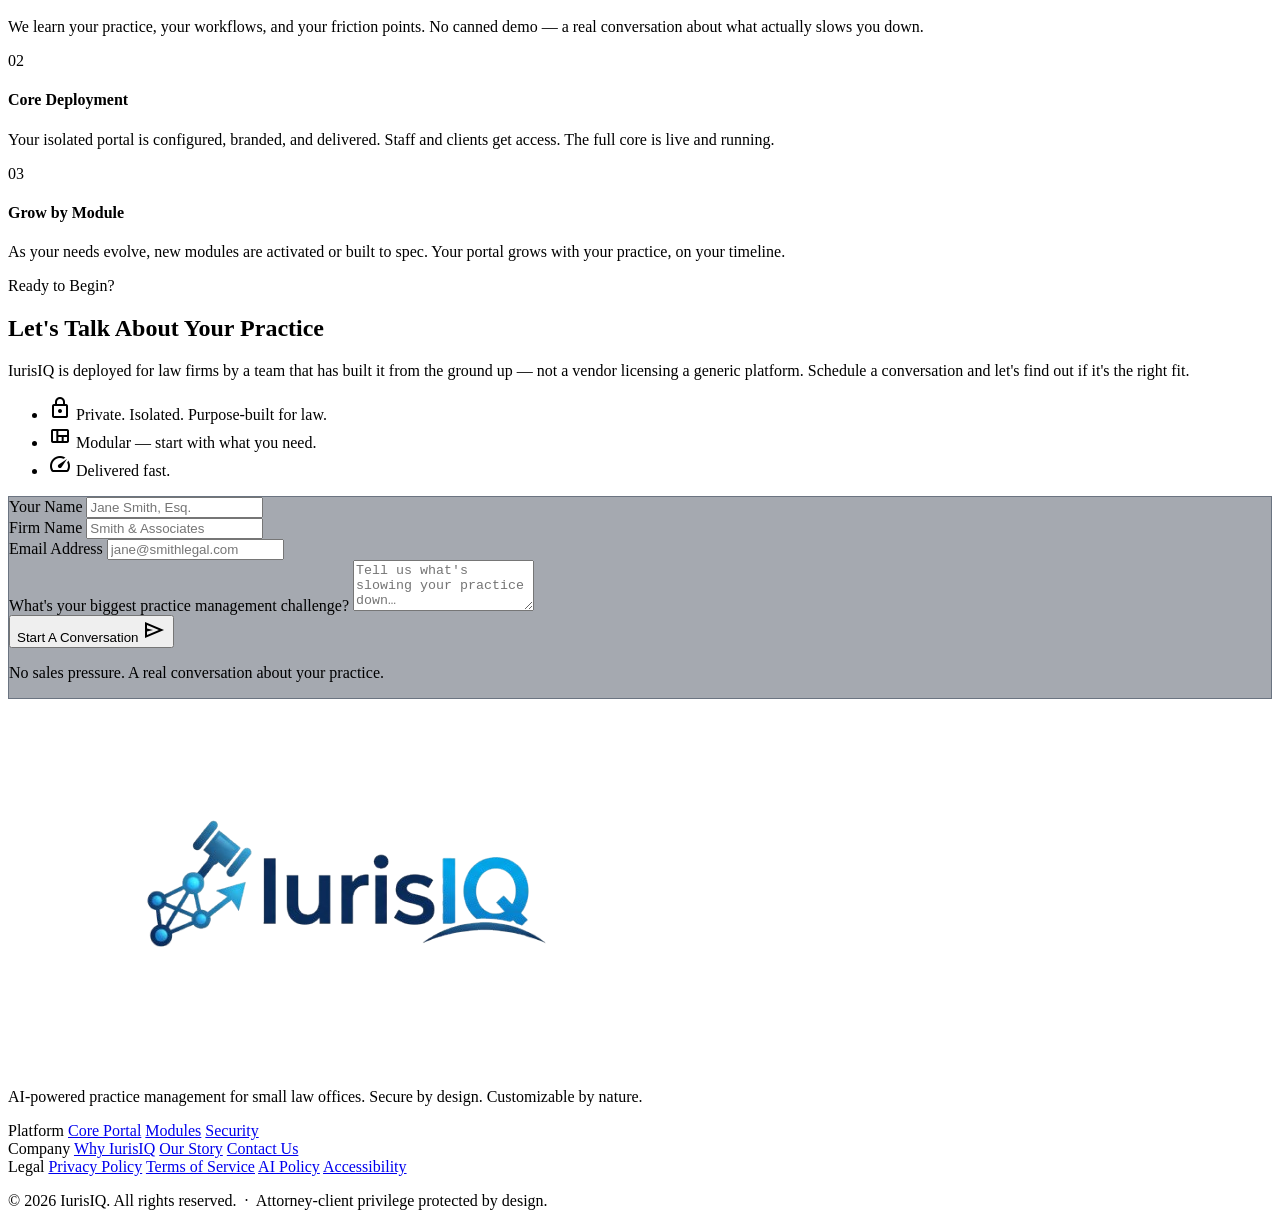
==== commit 9f576d15: "Add Premium badge to all modules (front and back faces) All 8 modules in the modules grid now displa" ====
--- a/index.html
+++ b/index.html
@@ -342,7 +342,7 @@
           <div class="flip-face flip-back p-8 bg-surface-container flex flex-col">
             <div class="flex justify-between items-center mb-4">
               <span class="font-label-caps text-[9px] text-success-green bg-success-green/10 px-2 py-0.5 rounded">IOLTA Compliant</span>
-              <span class="font-label-caps text-[9px] text-on-surface-variant/35 uppercase select-none">↺ flip back</span>
+              <span class="font-label-caps text-[9px] text-gold-light bg-gold/20 border border-gold/30 px-1.5 py-0.5 rounded uppercase">Premium</span>
             </div>
             <h6 class="font-headline-lg text-[14px] font-semibold mb-4 text-on-surface">Trust Accounting</h6>
             <ul class="space-y-2 text-[12px] font-body-sm text-on-surface-variant">
@@ -440,7 +440,7 @@
           <div class="flip-face flip-back p-8 bg-surface-container flex flex-col">
             <div class="flex justify-between items-center mb-4">
               <span class="font-label-caps text-[9px] text-success-green bg-success-green/10 px-2 py-0.5 rounded">NEW</span>
-              <span class="font-label-caps text-[9px] text-on-surface-variant/35 uppercase select-none">↺ flip back</span>
+              <span class="font-label-caps text-[9px] text-gold-light bg-gold/20 border border-gold/30 px-1.5 py-0.5 rounded uppercase">Premium</span>
             </div>
             <h6 class="font-headline-lg text-[14px] font-semibold mb-4 text-on-surface">Two-Factor Authentication</h6>
             <ul class="space-y-2 text-[12px] font-body-sm text-on-surface-variant">
@@ -486,8 +486,9 @@
     <div class="flip-tile group">
       <div class="flip-tile-inner">
         <div class="flip-face p-8 bg-surface group-hover:bg-surface-container transition-colors flex flex-col">
-          <div class="mb-6">
+          <div class="flex justify-between items-center mb-6">
             <span class="font-label-caps text-[10px] text-electric-blue bg-electric-blue/10 px-2 py-1 rounded">HIGH VALUE</span>
+            <span class="font-label-caps text-[9px] text-gold-light bg-gold/20 border border-gold/30 px-2 py-1 rounded uppercase">Premium</span>
           </div>
           <h5 class="font-headline-lg text-title-md mb-4">Secure Messaging</h5>
           <p class="font-body-sm text-on-surface-variant">Threaded, searchable, documented communication between firm and clients. Encrypted in-portal messaging with a full audit trail.</p>
@@ -499,7 +500,7 @@
         <div class="flip-face flip-back p-5 bg-surface-container flex flex-col">
           <div class="flex justify-between items-center mb-3">
             <span class="font-label-caps text-[9px] text-electric-blue bg-electric-blue/10 px-2 py-0.5 rounded">HIGH VALUE</span>
-            <span class="font-label-caps text-[9px] text-on-surface-variant/35 uppercase select-none">↺ flip back</span>
+            <span class="font-label-caps text-[9px] text-gold-light bg-gold/20 border border-gold/30 px-1.5 py-0.5 rounded uppercase">Premium</span>
           </div>
           <img src="Screenshots/MessagesPage.png" alt="Secure messaging interface" class="w-full rounded-lg mb-3 object-cover object-top flex-none" style="max-height:130px">
           <h6 class="font-headline-lg text-[14px] font-semibold mb-2 text-on-surface">Secure Messaging</h6>
@@ -517,8 +518,9 @@
     <div class="flip-tile group">
       <div class="flip-tile-inner">
         <div class="flip-face p-8 bg-surface group-hover:bg-surface-container transition-colors flex flex-col">
-          <div class="mb-6">
+          <div class="flex justify-between items-center mb-6">
             <span class="font-label-caps text-[10px] text-electric-blue bg-electric-blue/10 px-2 py-1 rounded">HIGH VALUE</span>
+            <span class="font-label-caps text-[9px] text-gold-light bg-gold/20 border border-gold/30 px-2 py-1 rounded uppercase">Premium</span>
           </div>
           <h5 class="font-headline-lg text-title-md mb-4">Client E-Signature</h5>
           <p class="font-body-sm text-on-surface-variant">SHA-256 integrity and full audit trail. Legally sound, frictionless for clients, and documented forever.</p>
@@ -530,7 +532,7 @@
         <div class="flip-face flip-back p-5 bg-surface-container flex flex-col">
           <div class="flex justify-between items-center mb-3">
             <span class="font-label-caps text-[9px] text-electric-blue bg-electric-blue/10 px-2 py-0.5 rounded">HIGH VALUE</span>
-            <span class="font-label-caps text-[9px] text-on-surface-variant/35 uppercase select-none">↺ flip back</span>
+            <span class="font-label-caps text-[9px] text-gold-light bg-gold/20 border border-gold/30 px-1.5 py-0.5 rounded uppercase">Premium</span>
           </div>
           <img src="Screenshots/eSignPage.png" alt="E-signature interface" class="w-full rounded-lg mb-3 object-cover object-top flex-none" style="max-height:130px">
           <h6 class="font-headline-lg text-[14px] font-semibold mb-2 text-on-surface">Client E-Signature</h6>
@@ -548,8 +550,9 @@
     <div class="flip-tile group">
       <div class="flip-tile-inner">
         <div class="flip-face p-8 bg-surface group-hover:bg-surface-container transition-colors flex flex-col">
-          <div class="mb-6">
+          <div class="flex justify-between items-center mb-6">
             <span class="font-label-caps text-[10px] text-success-green bg-success-green/10 px-2 py-1 rounded uppercase">Automation</span>
+            <span class="font-label-caps text-[9px] text-gold-light bg-gold/20 border border-gold/30 px-2 py-1 rounded uppercase">Premium</span>
           </div>
           <h5 class="font-headline-lg text-title-md mb-4">Document Drafting</h5>
           <p class="font-body-sm text-on-surface-variant">Generate documents from your firm's templates instantly. Less time drafting, more time practicing.</p>
@@ -561,7 +564,7 @@
         <div class="flip-face flip-back p-5 bg-surface-container flex flex-col">
           <div class="flex justify-between items-center mb-3">
             <span class="font-label-caps text-[9px] text-success-green bg-success-green/10 px-2 py-0.5 rounded uppercase">Automation</span>
-            <span class="font-label-caps text-[9px] text-on-surface-variant/35 uppercase select-none">↺ flip back</span>
+            <span class="font-label-caps text-[9px] text-gold-light bg-gold/20 border border-gold/30 px-1.5 py-0.5 rounded uppercase">Premium</span>
           </div>
           <img src="Screenshots/DocIntake.png" alt="Document drafting interface" class="w-full rounded-lg mb-3 object-cover object-top flex-none" style="max-height:130px">
           <h6 class="font-headline-lg text-[14px] font-semibold mb-2 text-on-surface">Document Drafting</h6>
@@ -581,7 +584,10 @@
         <div class="flip-face p-8 bg-slate-900 group-hover:bg-slate-800 transition-colors flex flex-col">
           <div class="flex justify-between items-center mb-6">
             <span class="font-label-caps text-[10px] text-ai-purple bg-ai-purple/20 px-2 py-1 rounded uppercase">AI-Powered</span>
-            <span class="font-label-caps text-[9px] text-gold-light bg-gold/20 border border-gold/30 px-2 py-1 rounded uppercase">Coming Soon</span>
+            <div class="flex items-center gap-1.5">
+              <span class="font-label-caps text-[9px] text-gold-light bg-gold/20 border border-gold/30 px-2 py-1 rounded uppercase">Coming Soon</span>
+              <span class="font-label-caps text-[9px] text-gold-light bg-gold/20 border border-gold/30 px-2 py-1 rounded uppercase">Premium</span>
+            </div>
           </div>
           <h5 class="font-headline-lg text-title-md mb-4">AI Brain</h5>
           <p class="font-body-sm text-slate-400">Private conversational AI to query firm documents, judge preferences, county policies, and institutional knowledge.</p>
@@ -593,7 +599,7 @@
         <div class="flip-face flip-back p-5 bg-slate-800 flex flex-col">
           <div class="flex justify-between items-center mb-4">
             <span class="font-label-caps text-[9px] text-ai-purple bg-ai-purple/20 px-2 py-0.5 rounded uppercase">AI-Powered</span>
-            <span class="font-label-caps text-[9px] text-slate-600 uppercase select-none">↺ flip back</span>
+            <span class="font-label-caps text-[9px] text-gold-light bg-gold/20 border border-gold/30 px-1.5 py-0.5 rounded uppercase">Premium</span>
           </div>
           <h6 class="font-headline-lg text-[14px] font-semibold mb-1 text-on-surface">AI Brain</h6>
           <span class="font-label-caps text-[9px] text-gold-light bg-gold/20 border border-gold/30 px-2 py-0.5 rounded uppercase mb-2 self-start">In active development</span>
@@ -644,8 +650,9 @@
     <div class="flip-tile group">
       <div class="flip-tile-inner">
         <div class="flip-face p-8 bg-surface group-hover:bg-surface-container transition-colors flex flex-col">
-          <div class="mb-6">
+          <div class="flex justify-between items-center mb-6">
             <span class="font-label-caps text-[10px] text-primary bg-primary/10 px-2 py-1 rounded uppercase">Analytics</span>
+            <span class="font-label-caps text-[9px] text-gold-light bg-gold/20 border border-gold/30 px-2 py-1 rounded uppercase">Premium</span>
           </div>
           <h5 class="font-headline-lg text-title-md mb-4">CEO Dashboard</h5>
           <p class="font-body-sm text-on-surface-variant">Bespoke KPI dashboard integrating Stripe, QuickBooks, calendars, and payroll data in one view.</p>
@@ -657,7 +664,7 @@
         <div class="flip-face flip-back p-5 bg-surface-container flex flex-col">
           <div class="flex justify-between items-center mb-3">
             <span class="font-label-caps text-[9px] text-primary bg-primary/10 px-2 py-0.5 rounded uppercase">Analytics</span>
-            <span class="font-label-caps text-[9px] text-on-surface-variant/35 uppercase select-none">↺ flip back</span>
+            <span class="font-label-caps text-[9px] text-gold-light bg-gold/20 border border-gold/30 px-1.5 py-0.5 rounded uppercase">Premium</span>
           </div>
           <img src="Screenshots/Dashboard.png" alt="CEO dashboard" class="w-full rounded-lg mb-3 object-cover object-top flex-none" style="max-height:130px">
           <h6 class="font-headline-lg text-[14px] font-semibold mb-2 text-on-surface">CEO Dashboard</h6>
@@ -675,8 +682,9 @@
     <div class="flip-tile group">
       <div class="flip-tile-inner">
         <div class="flip-face p-8 bg-surface group-hover:bg-surface-container transition-colors flex flex-col">
-          <div class="mb-6">
+          <div class="flex justify-between items-center mb-6">
             <span class="font-label-caps text-[10px] text-success-green bg-success-green/10 px-2 py-1 rounded uppercase">Productivity</span>
+            <span class="font-label-caps text-[9px] text-gold-light bg-gold/20 border border-gold/30 px-2 py-1 rounded uppercase">Premium</span>
           </div>
           <h5 class="font-headline-lg text-title-md mb-4">Calendar Integration</h5>
           <p class="font-body-sm text-on-surface-variant">Hearings, deadlines, and appointments synced with the calendar your firm already uses. Supports iCal subscriptions.</p>
@@ -688,7 +696,7 @@
         <div class="flip-face flip-back p-5 bg-surface-container flex flex-col">
           <div class="flex justify-between items-center mb-3">
             <span class="font-label-caps text-[9px] text-success-green bg-success-green/10 px-2 py-0.5 rounded uppercase">Productivity</span>
-            <span class="font-label-caps text-[9px] text-on-surface-variant/35 uppercase select-none">↺ flip back</span>
+            <span class="font-label-caps text-[9px] text-gold-light bg-gold/20 border border-gold/30 px-1.5 py-0.5 rounded uppercase">Premium</span>
           </div>
           <img src="Screenshots/calendarintegrationspage.png" alt="Calendar integration" class="w-full rounded-lg mb-3 object-cover object-top flex-none" style="max-height:130px">
           <h6 class="font-headline-lg text-[14px] font-semibold mb-2 text-on-surface">Calendar Integration</h6>
@@ -706,8 +714,9 @@
     <div class="flip-tile group">
       <div class="flip-tile-inner">
         <div class="flip-face p-8 bg-surface group-hover:bg-surface-container transition-colors flex flex-col">
-          <div class="mb-6">
+          <div class="flex justify-between items-center mb-6">
             <span class="font-label-caps text-[10px] text-gold-light bg-gold/10 px-2 py-1 rounded uppercase">Client Service</span>
+            <span class="font-label-caps text-[9px] text-gold-light bg-gold/20 border border-gold/30 px-2 py-1 rounded uppercase">Premium</span>
           </div>
           <h5 class="font-headline-lg text-title-md mb-4">Document Translation</h5>
           <p class="font-body-sm text-on-surface-variant">Translate client documents directly in the portal. Spanish to English included; other languages on request.</p>
@@ -719,7 +728,7 @@
         <div class="flip-face flip-back p-5 bg-surface-container flex flex-col">
           <div class="flex justify-between items-center mb-4">
             <span class="font-label-caps text-[9px] text-gold-light bg-gold/10 px-2 py-0.5 rounded uppercase">Client Service</span>
-            <span class="font-label-caps text-[9px] text-on-surface-variant/35 uppercase select-none">↺ flip back</span>
+            <span class="font-label-caps text-[9px] text-gold-light bg-gold/20 border border-gold/30 px-1.5 py-0.5 rounded uppercase">Premium</span>
           </div>
           <h6 class="font-headline-lg text-[14px] font-semibold mb-1 text-on-surface">Document Translation</h6>
           <p class="text-[11px] font-body-sm text-on-surface-variant/60 italic mb-3">Language barriers shouldn't be intake barriers.</p>
@@ -737,8 +746,9 @@
     <div class="flip-tile group lg:col-span-3">
       <div class="flip-tile-inner">
         <div class="flip-face p-8 bg-surface-container group-hover:bg-surface-container-high transition-colors flex flex-col">
-          <div class="mb-6">
+          <div class="flex justify-between items-center mb-6">
             <span class="font-label-caps text-[10px] text-on-surface-variant bg-surface/50 px-2 py-1 rounded uppercase">On Request</span>
+            <span class="font-label-caps text-[9px] text-gold-light bg-gold/20 border border-gold/30 px-2 py-1 rounded uppercase">Premium</span>
           </div>
           <h5 class="font-headline-lg text-title-md mb-4">Bespoke Modules</h5>
           <p class="font-body-sm text-on-surface-variant">If the menu doesn't cover your workflow, we build it. Custom modules are scoped, designed, and delivered to your exact specification.</p>
@@ -751,7 +761,7 @@
           <div class="flex-1">
             <div class="flex justify-between items-center mb-4">
               <span class="font-label-caps text-[9px] text-on-surface-variant bg-surface/50 px-2 py-0.5 rounded uppercase">On Request</span>
-              <span class="font-label-caps text-[9px] text-on-surface-variant/35 uppercase select-none">↺ flip back</span>
+              <span class="font-label-caps text-[9px] text-gold-light bg-gold/20 border border-gold/30 px-1.5 py-0.5 rounded uppercase">Premium</span>
             </div>
             <h6 class="font-headline-lg text-[18px] font-semibold mb-2 text-on-surface">Build What You Need</h6>
             <p class="text-[12px] font-body-sm text-on-surface-variant/70 mb-4">We scope, design, and deliver custom modules to spec — built on the same platform, no new logins, no integrations.</p>
